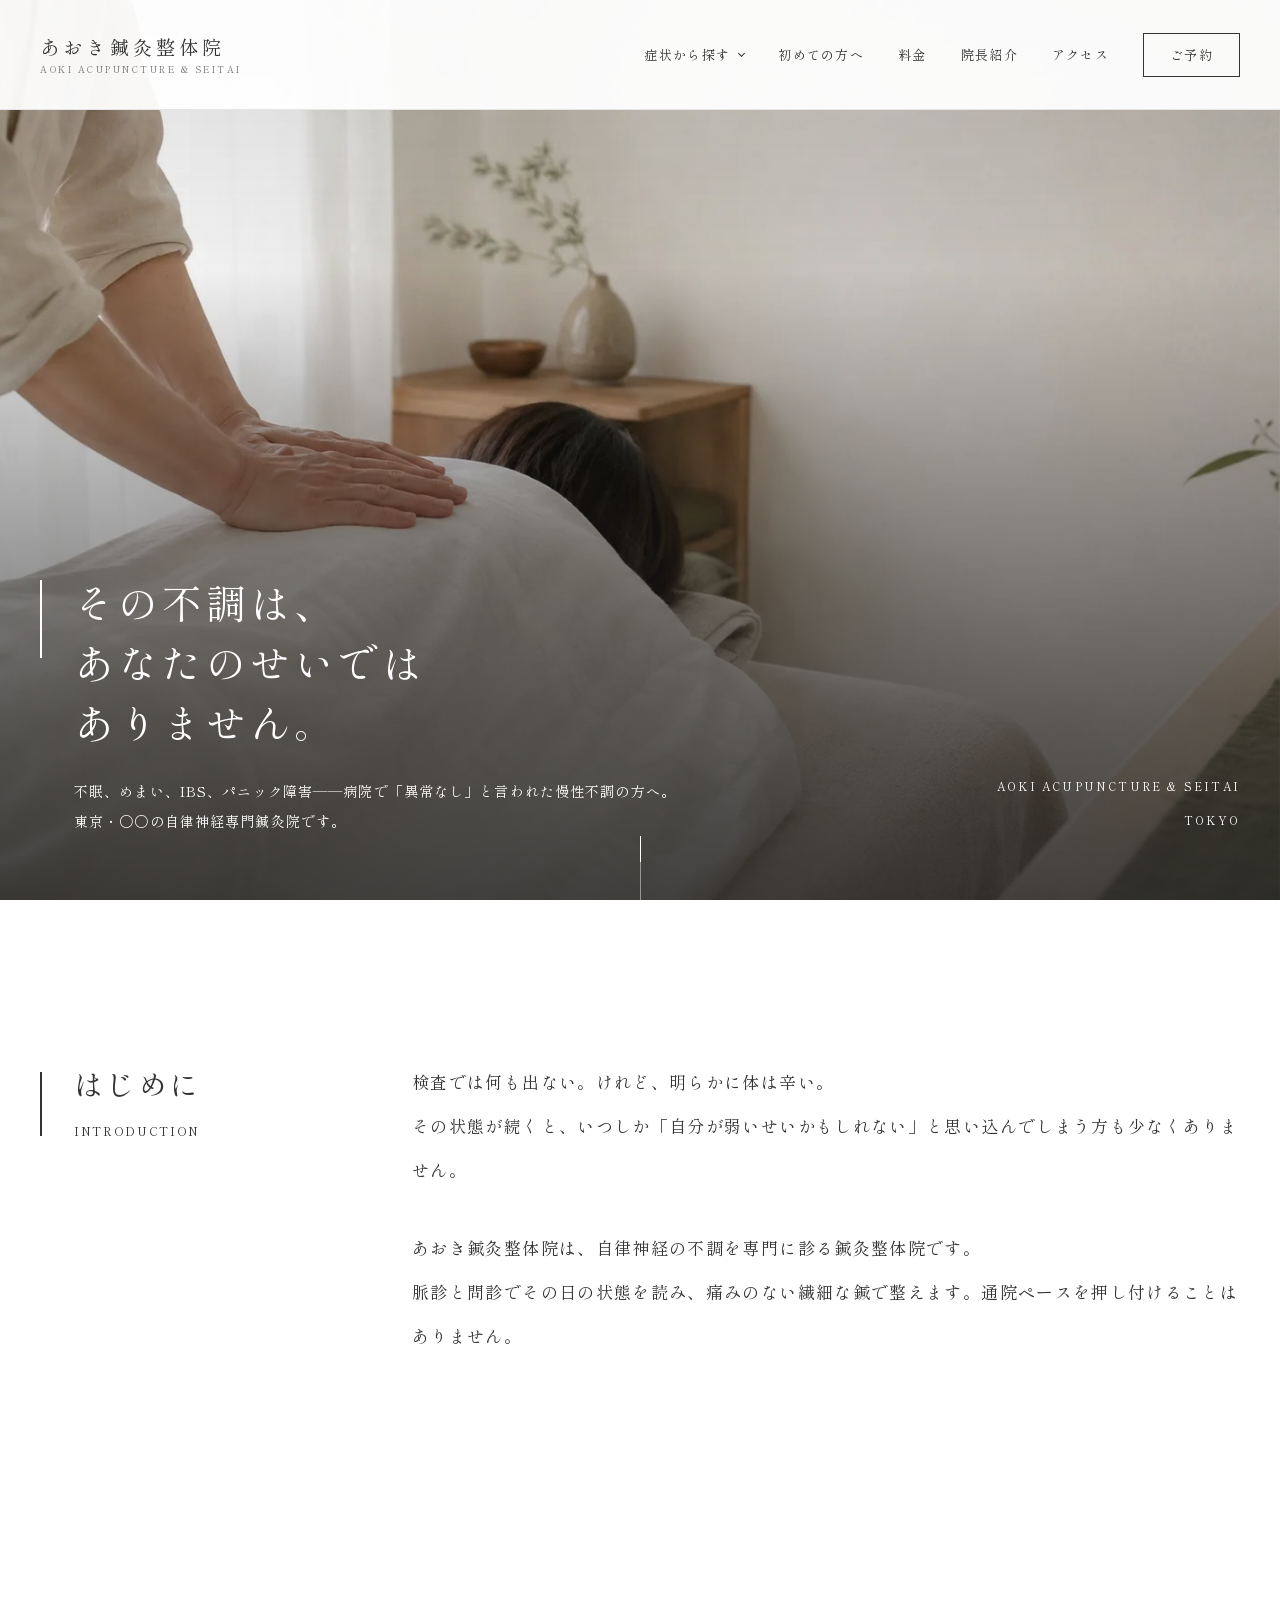
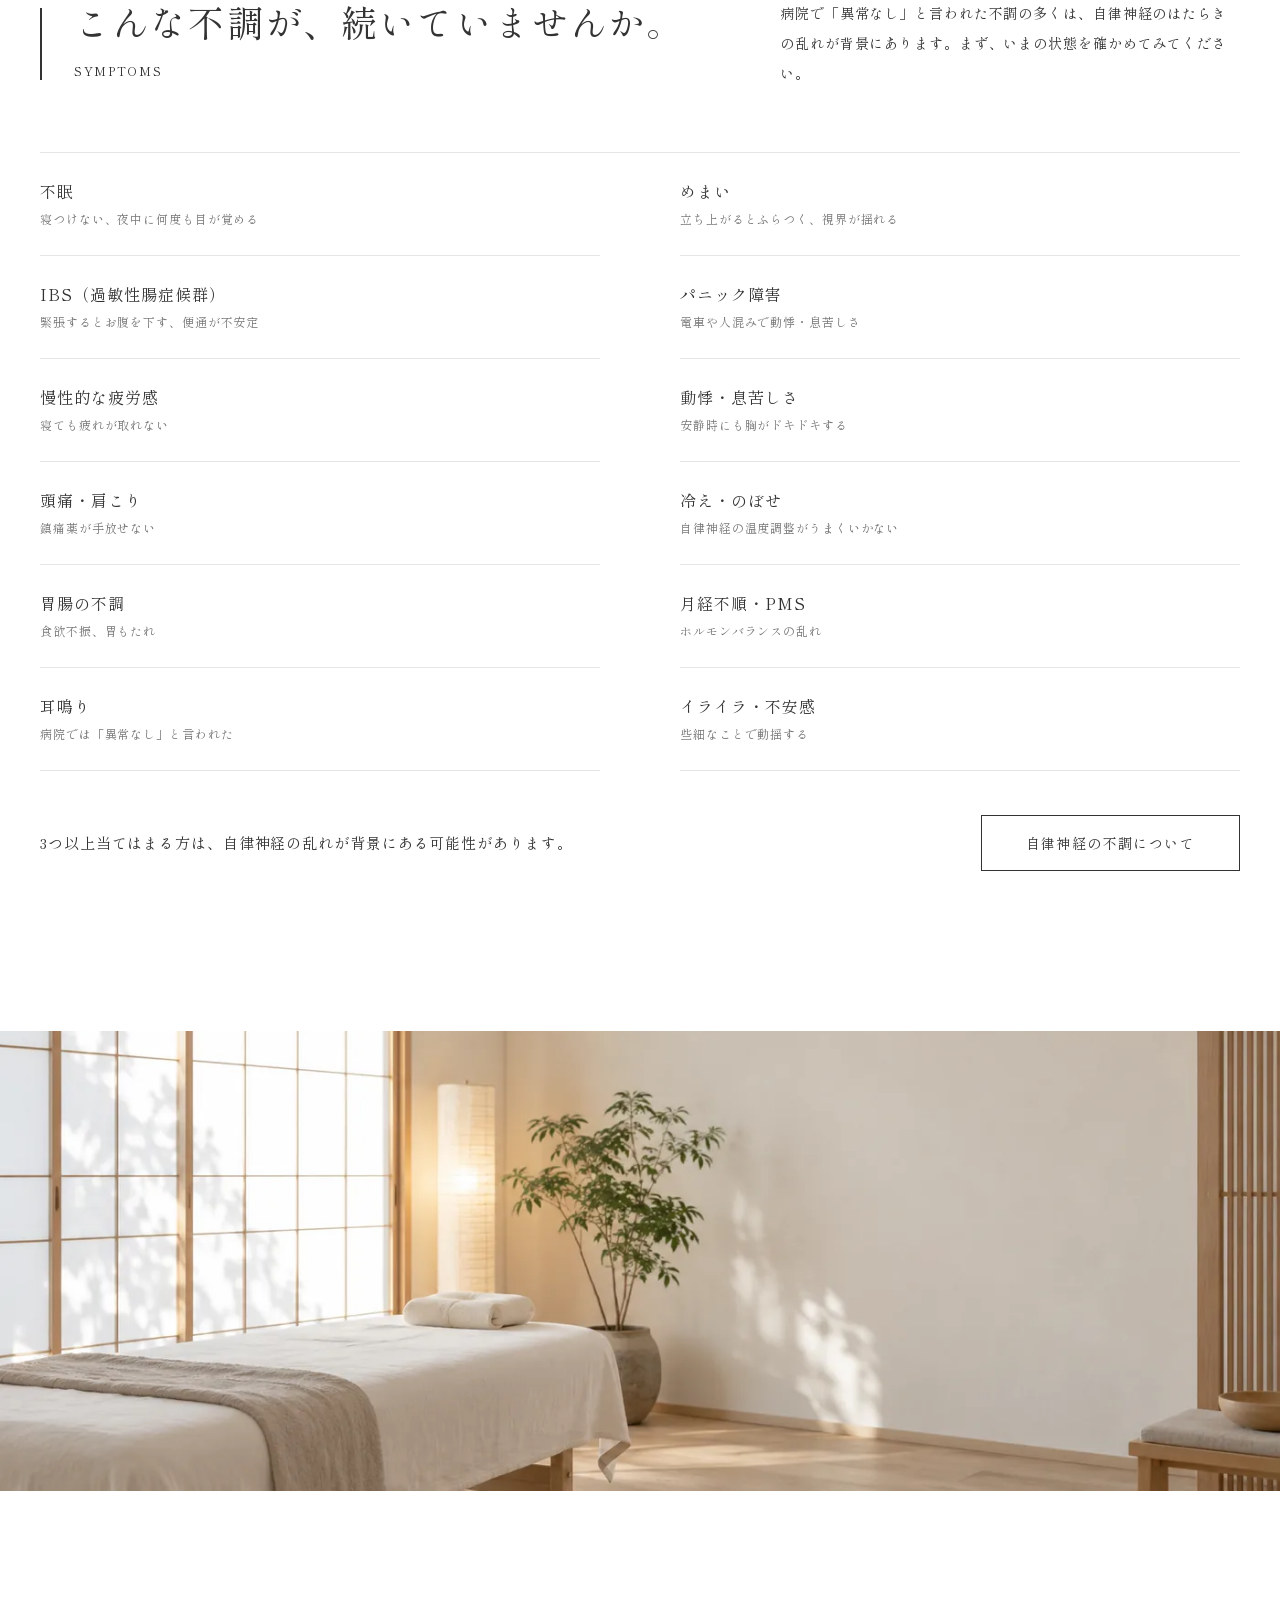
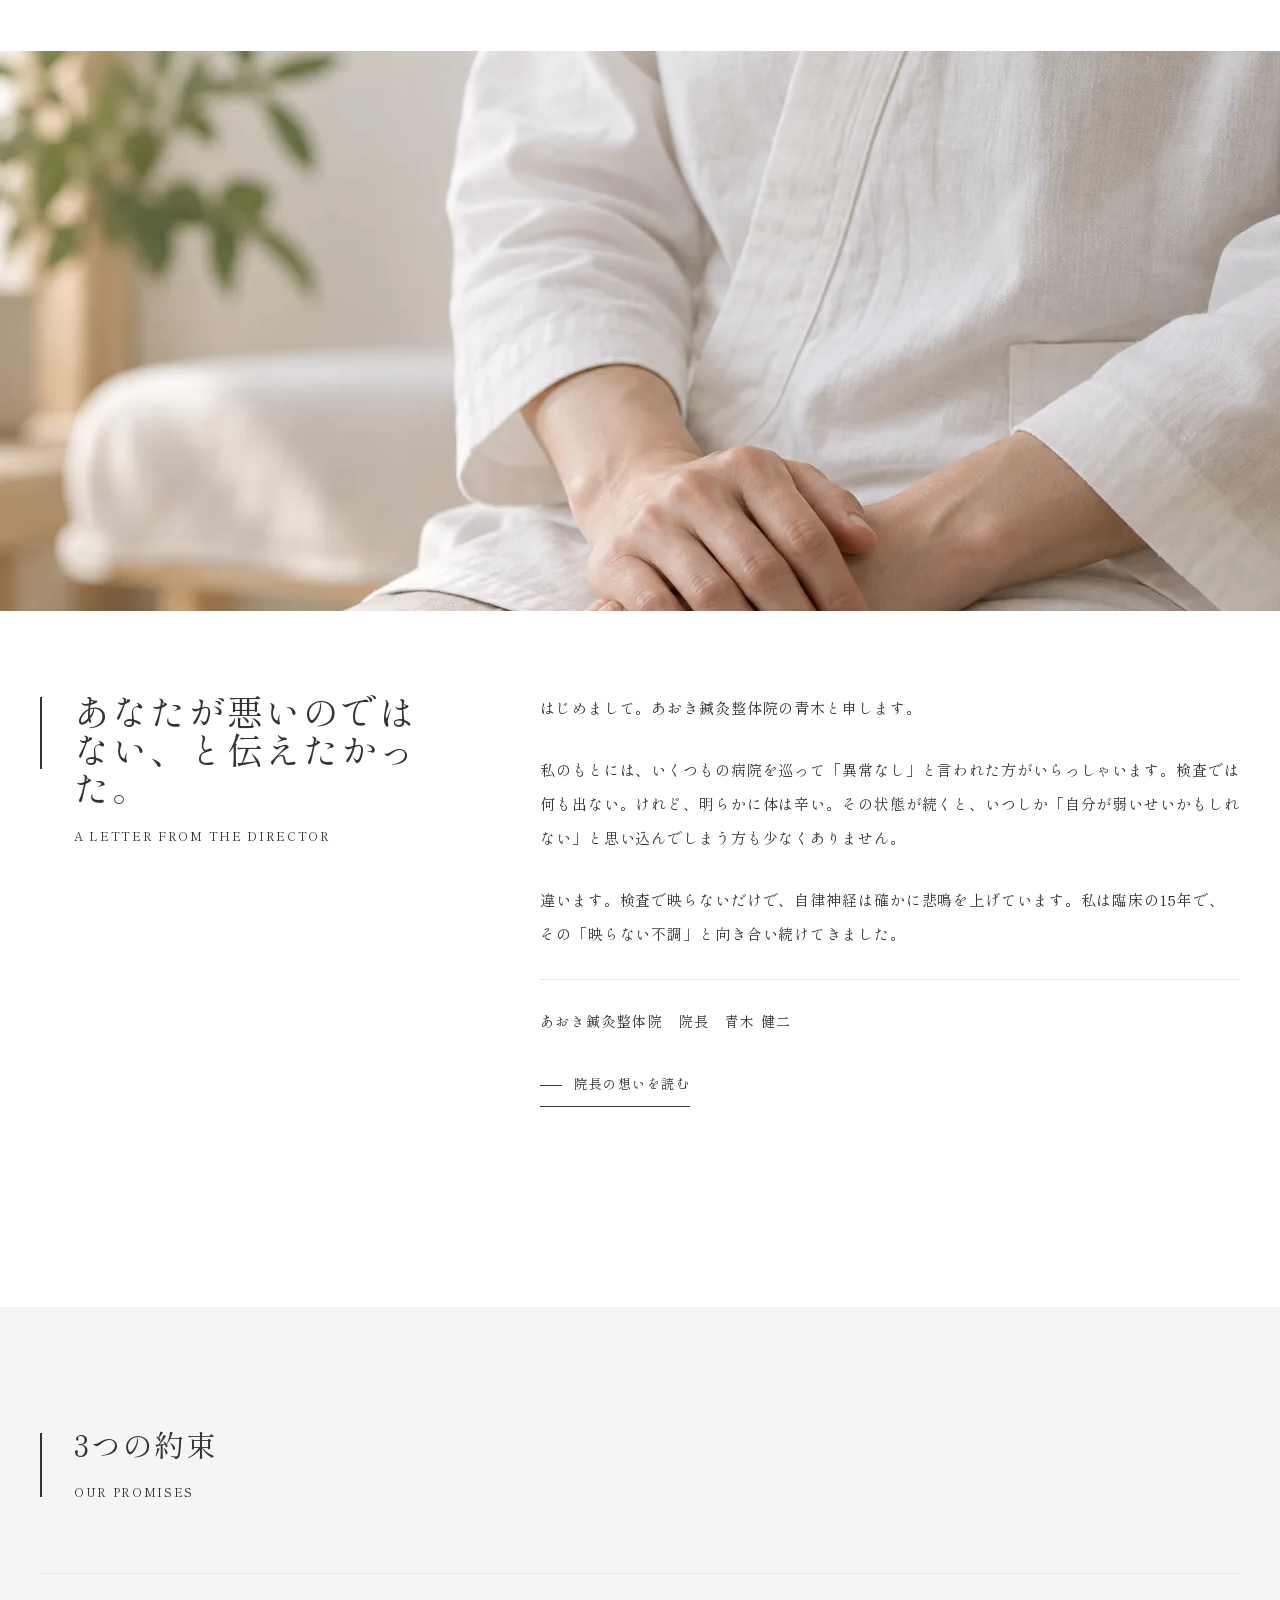
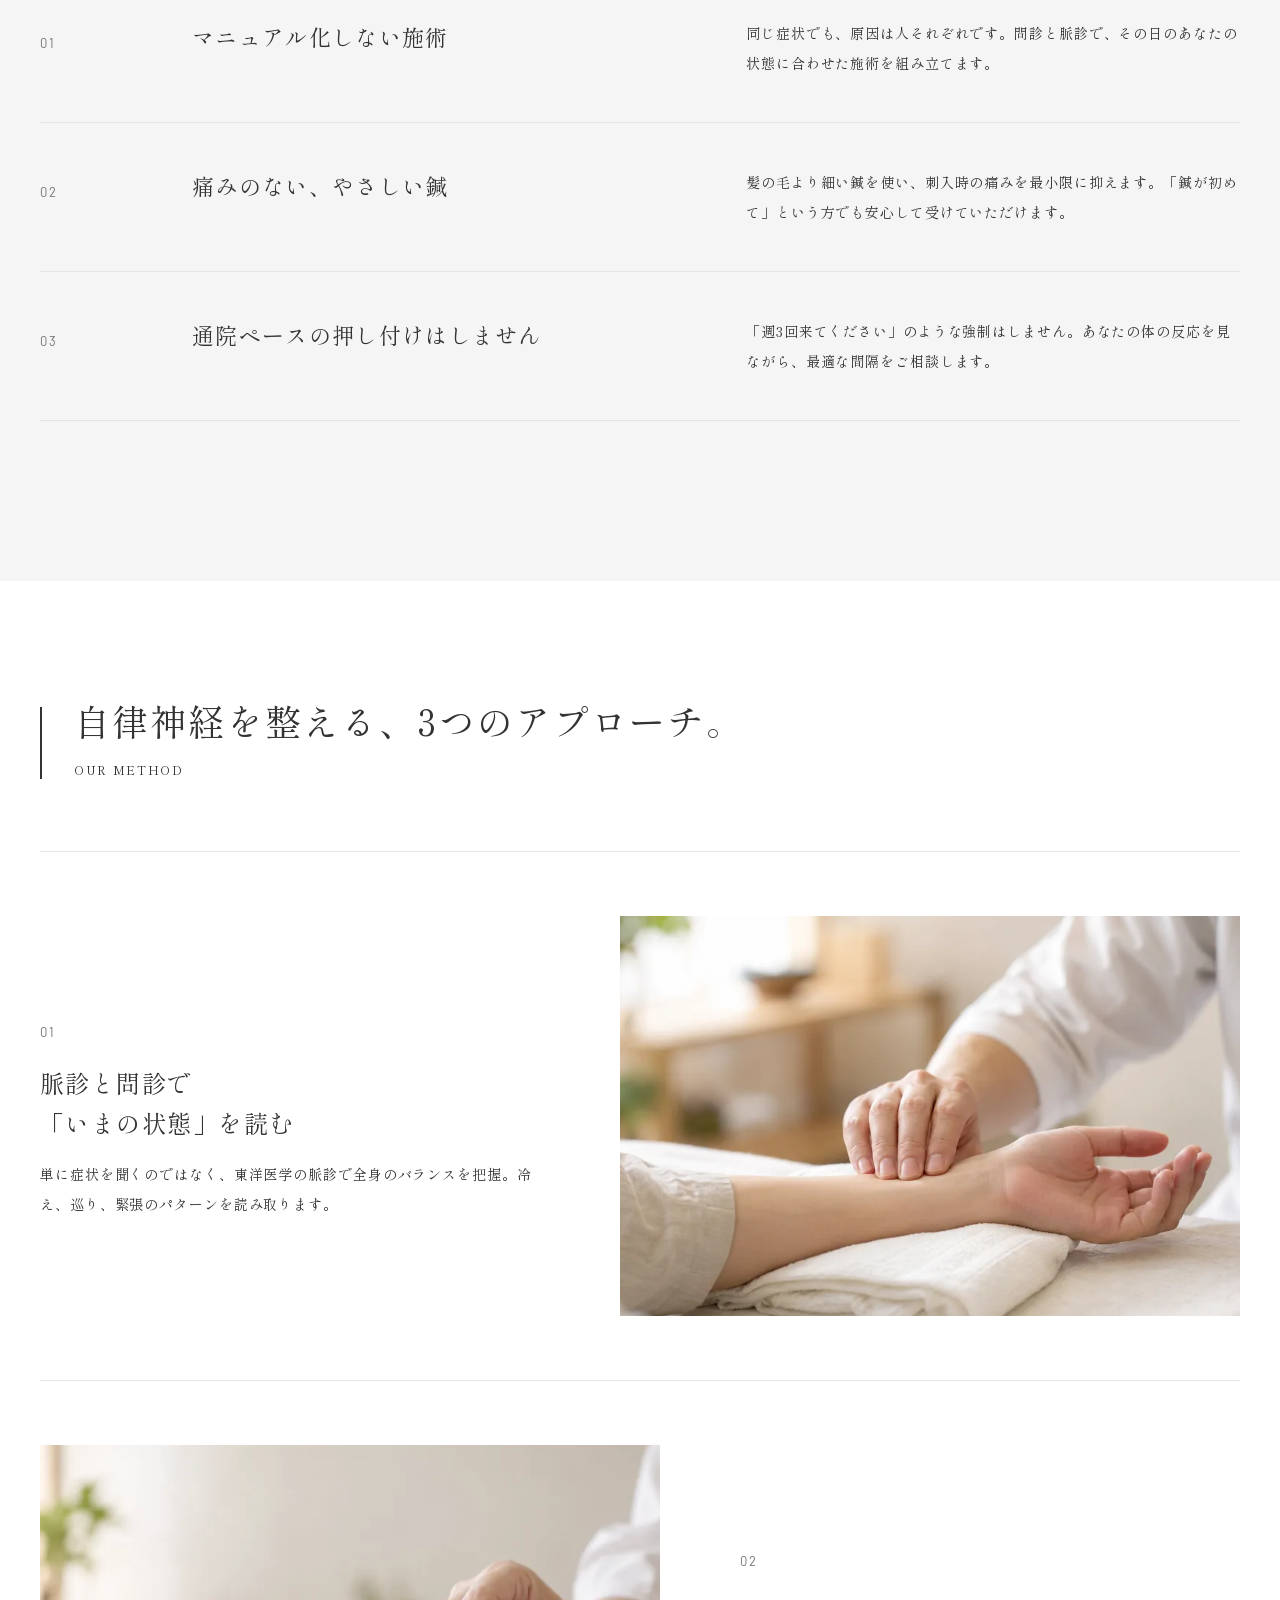
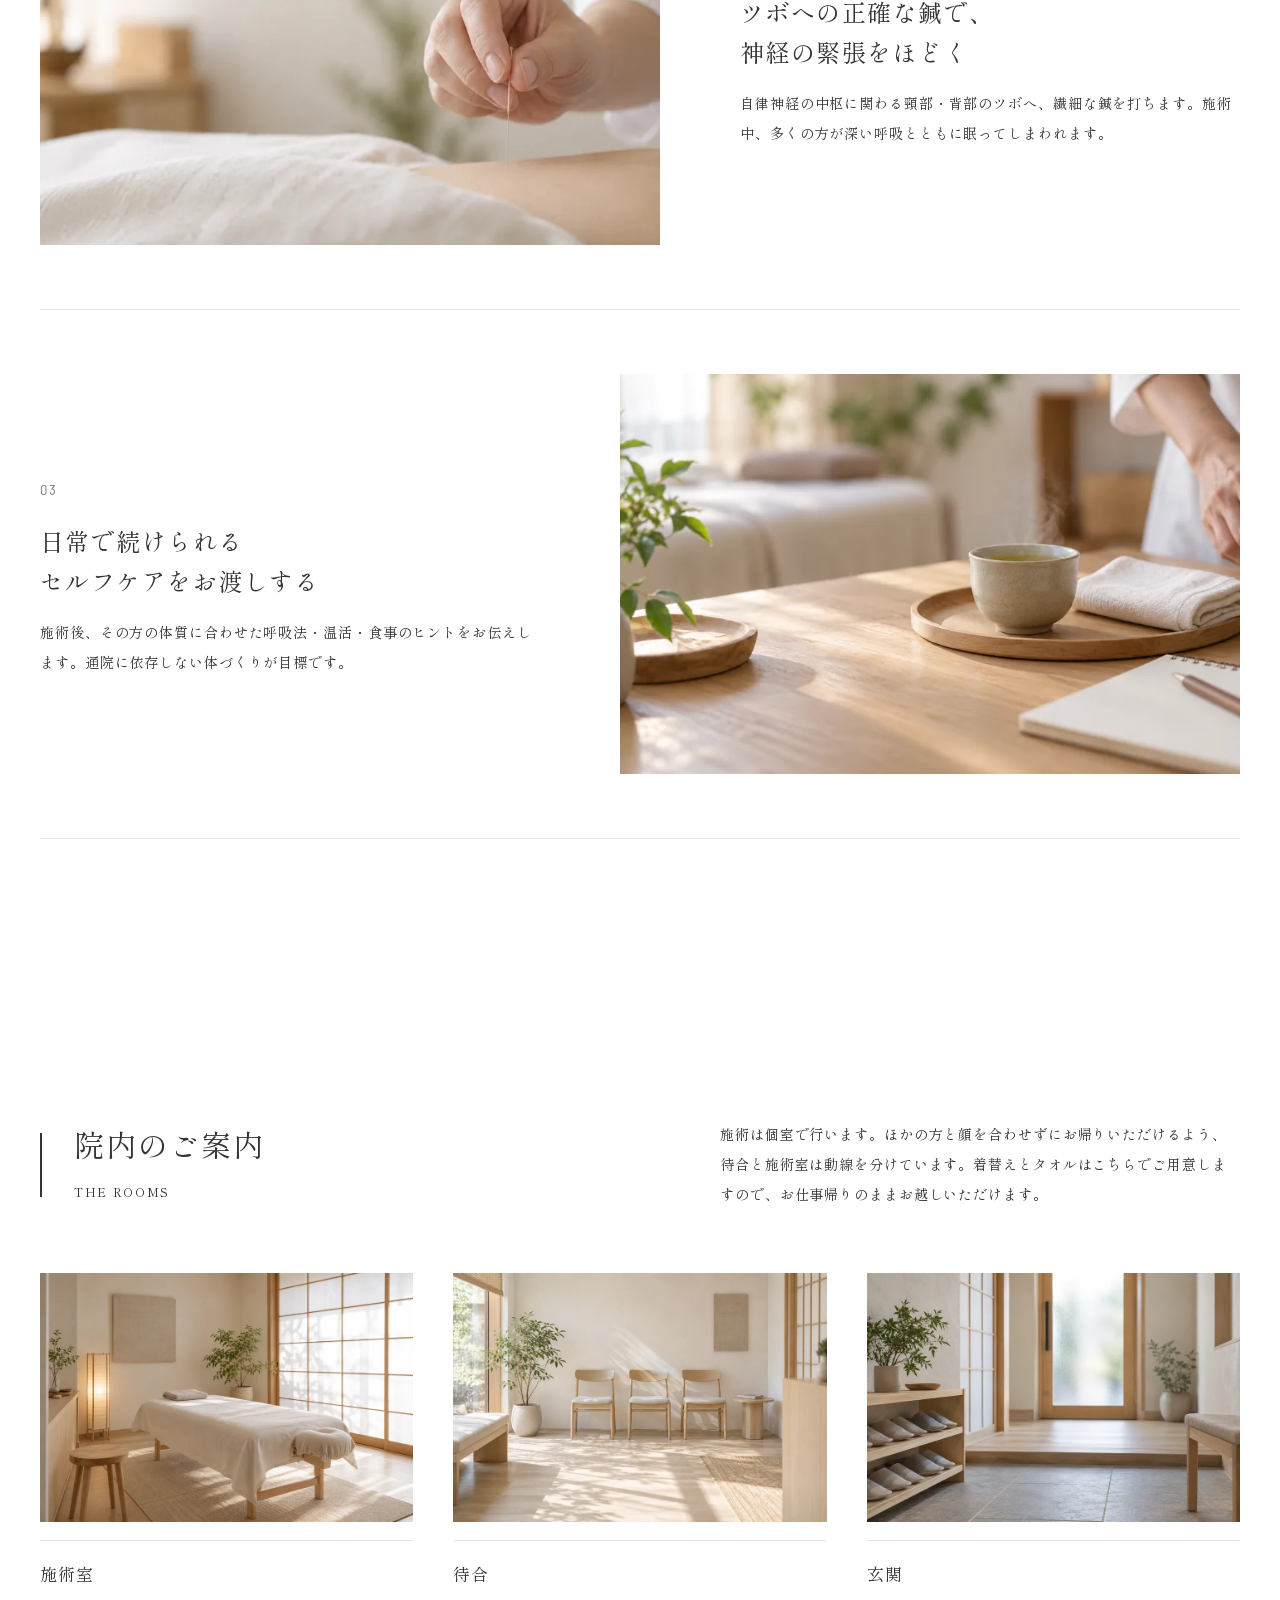
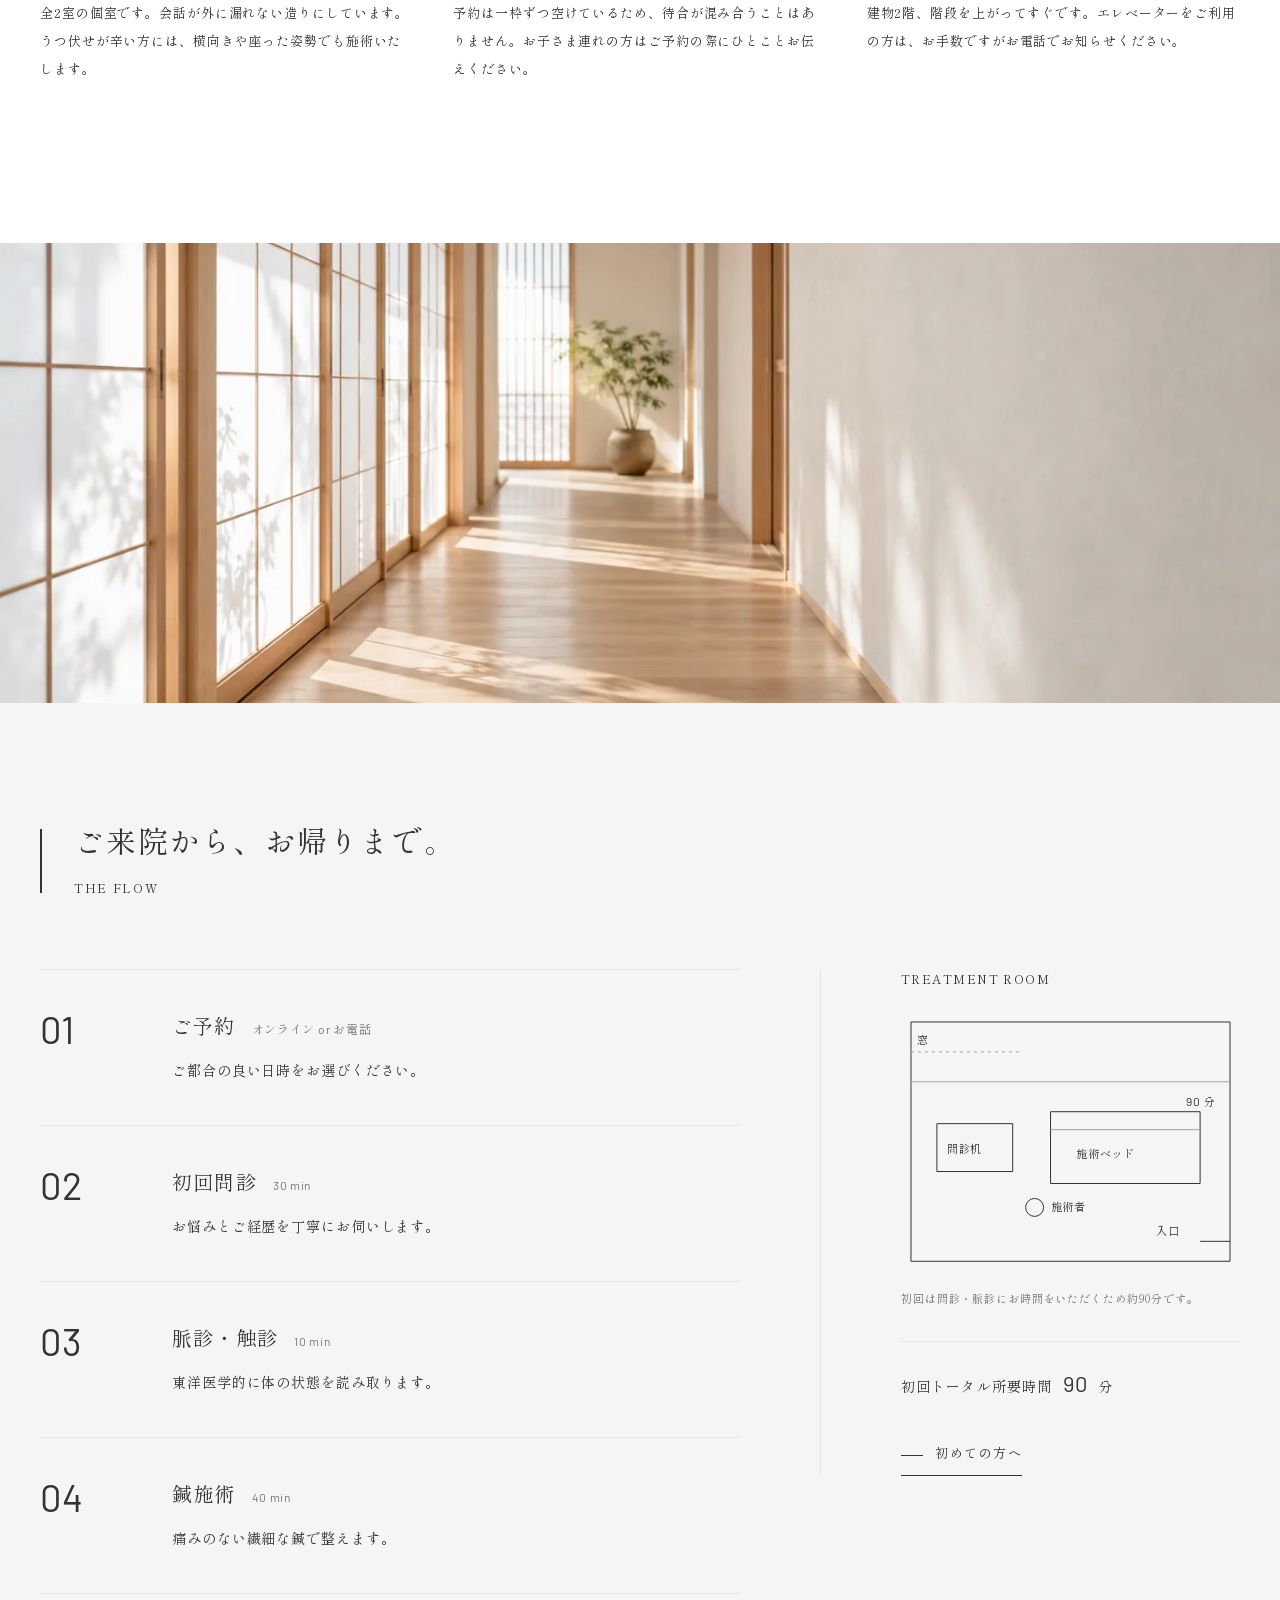
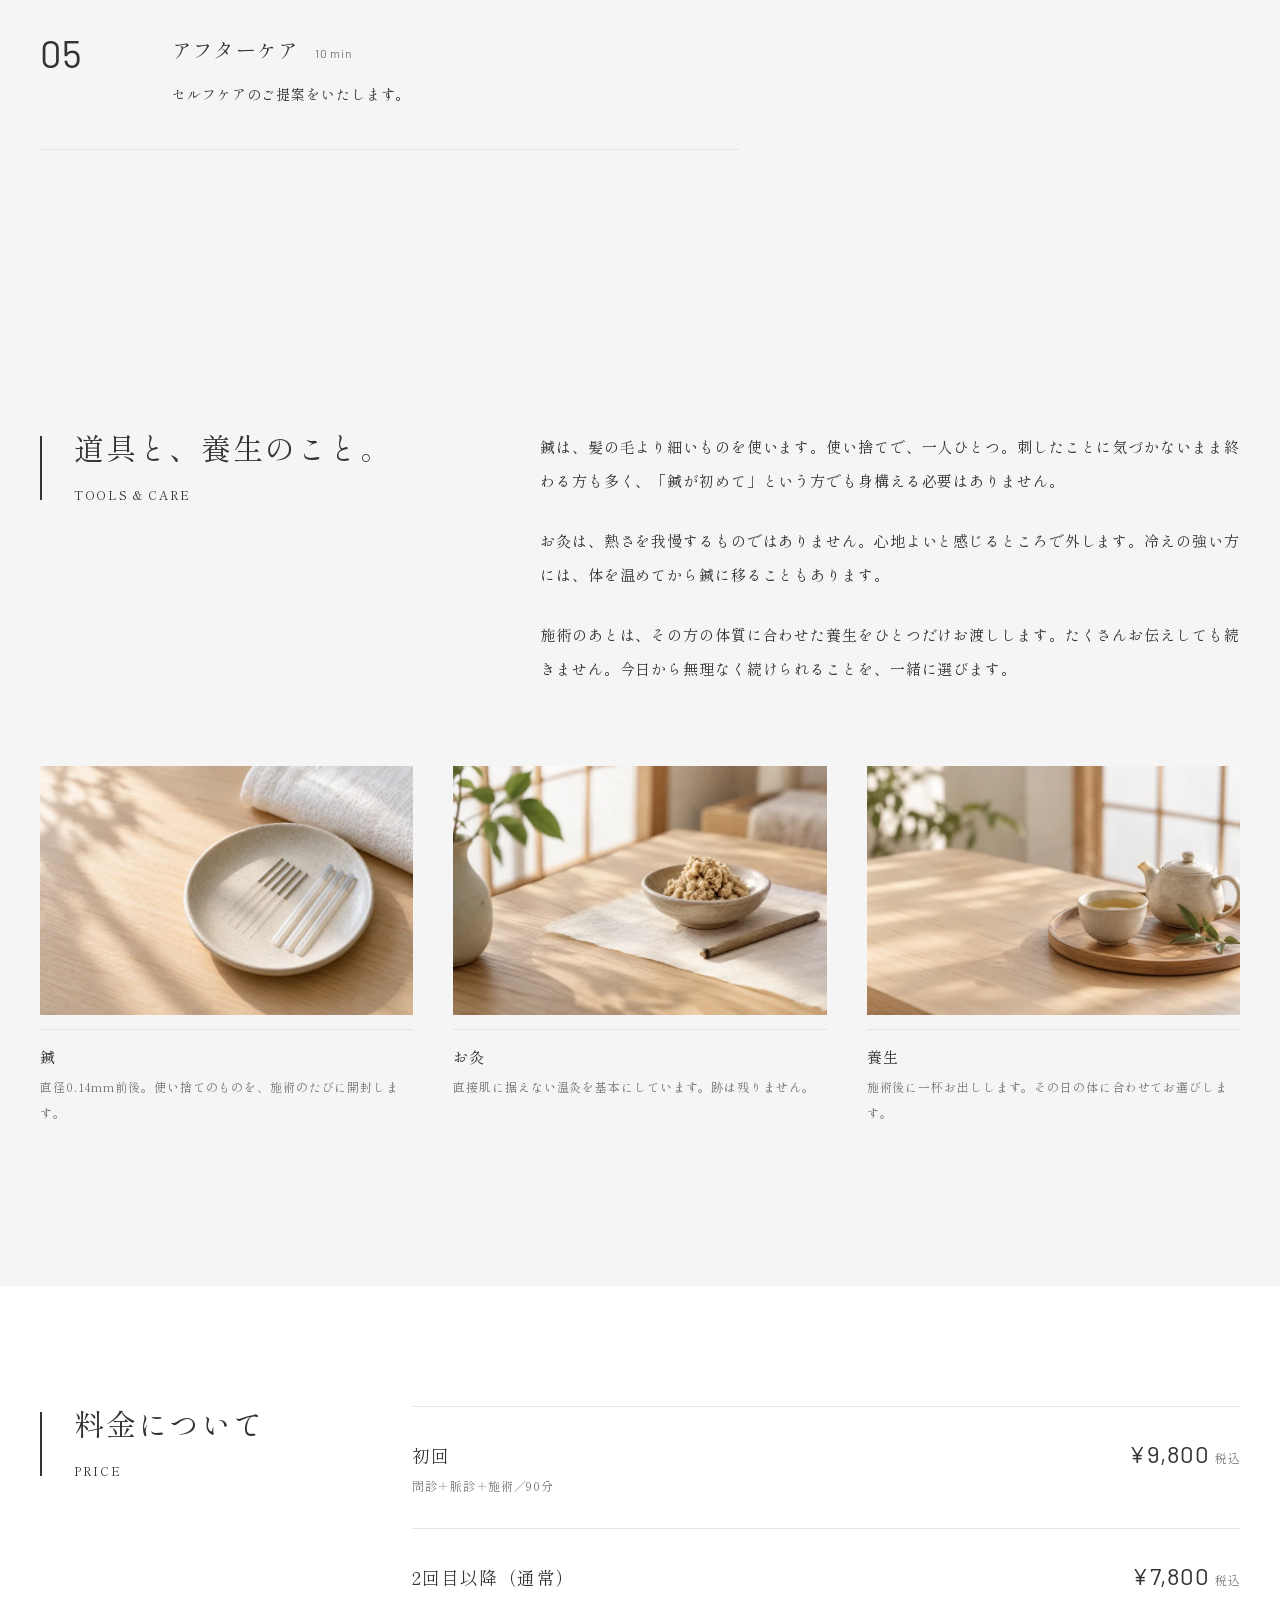
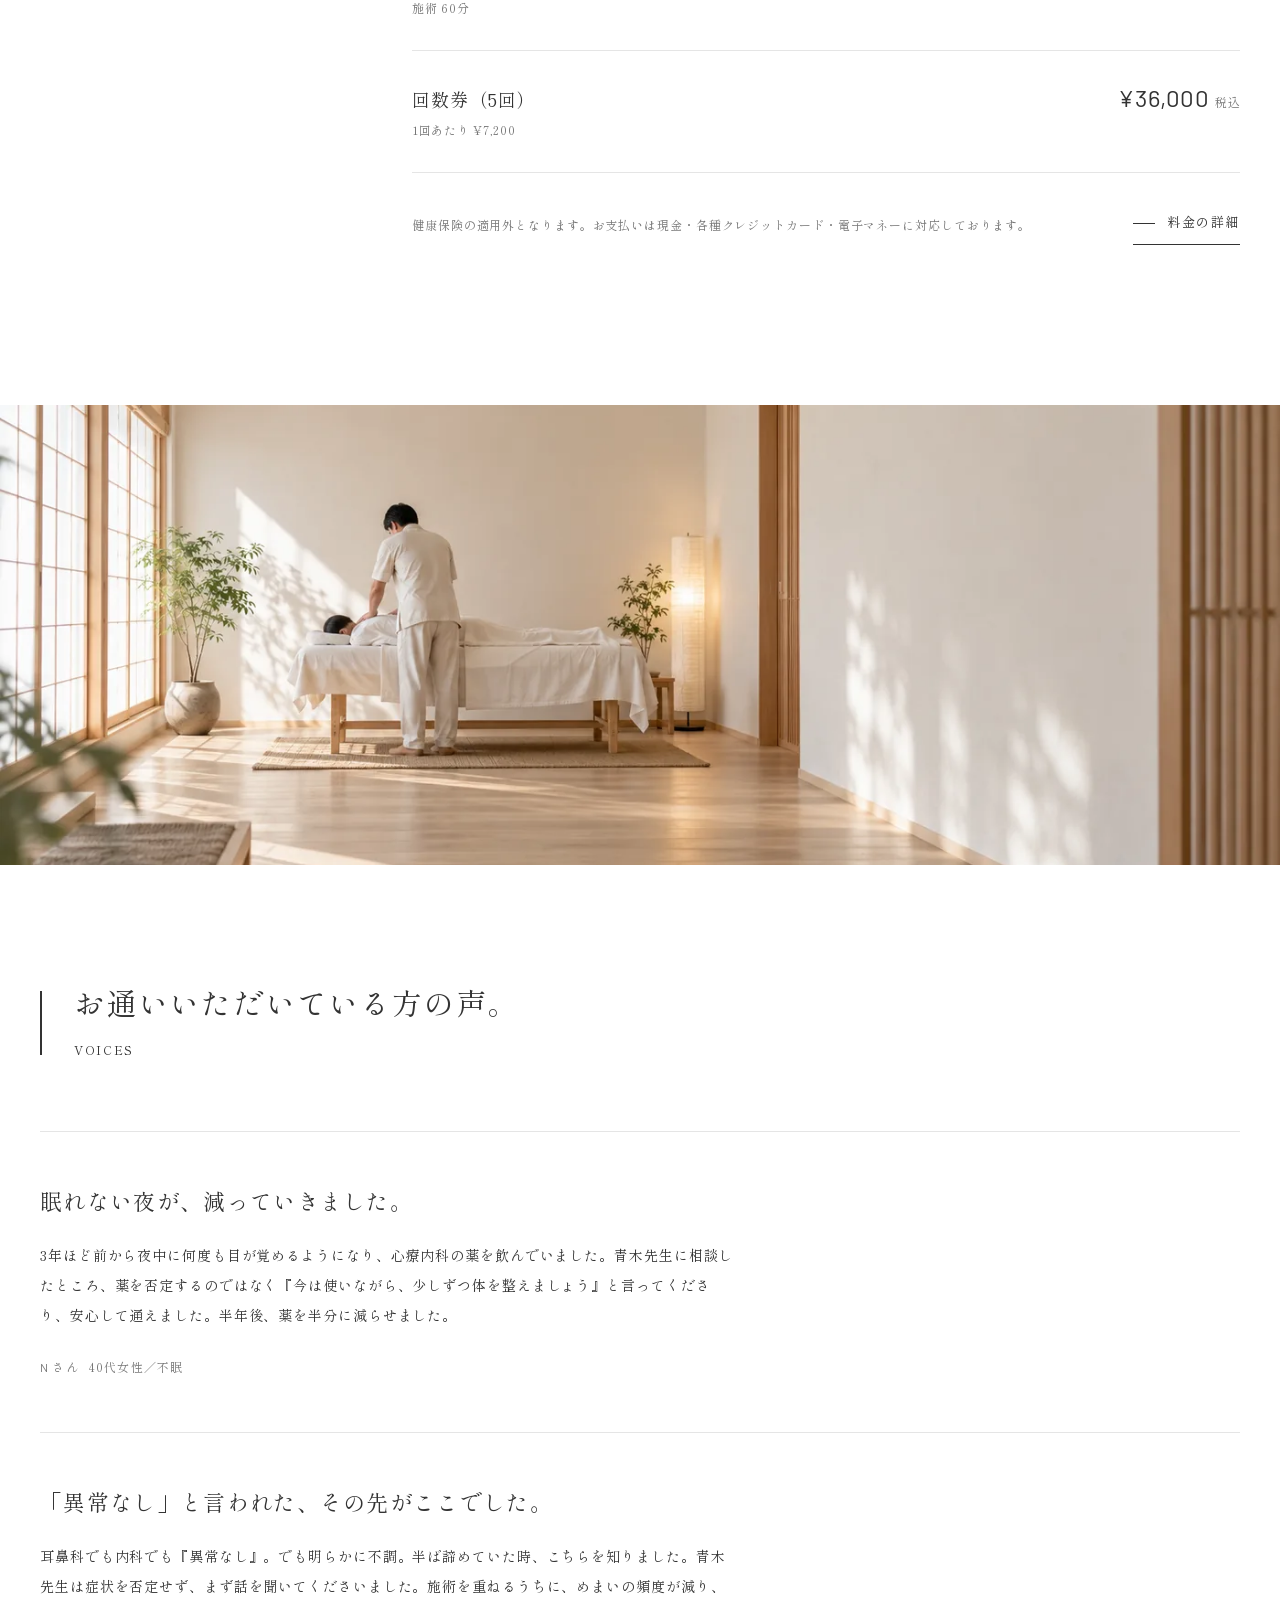
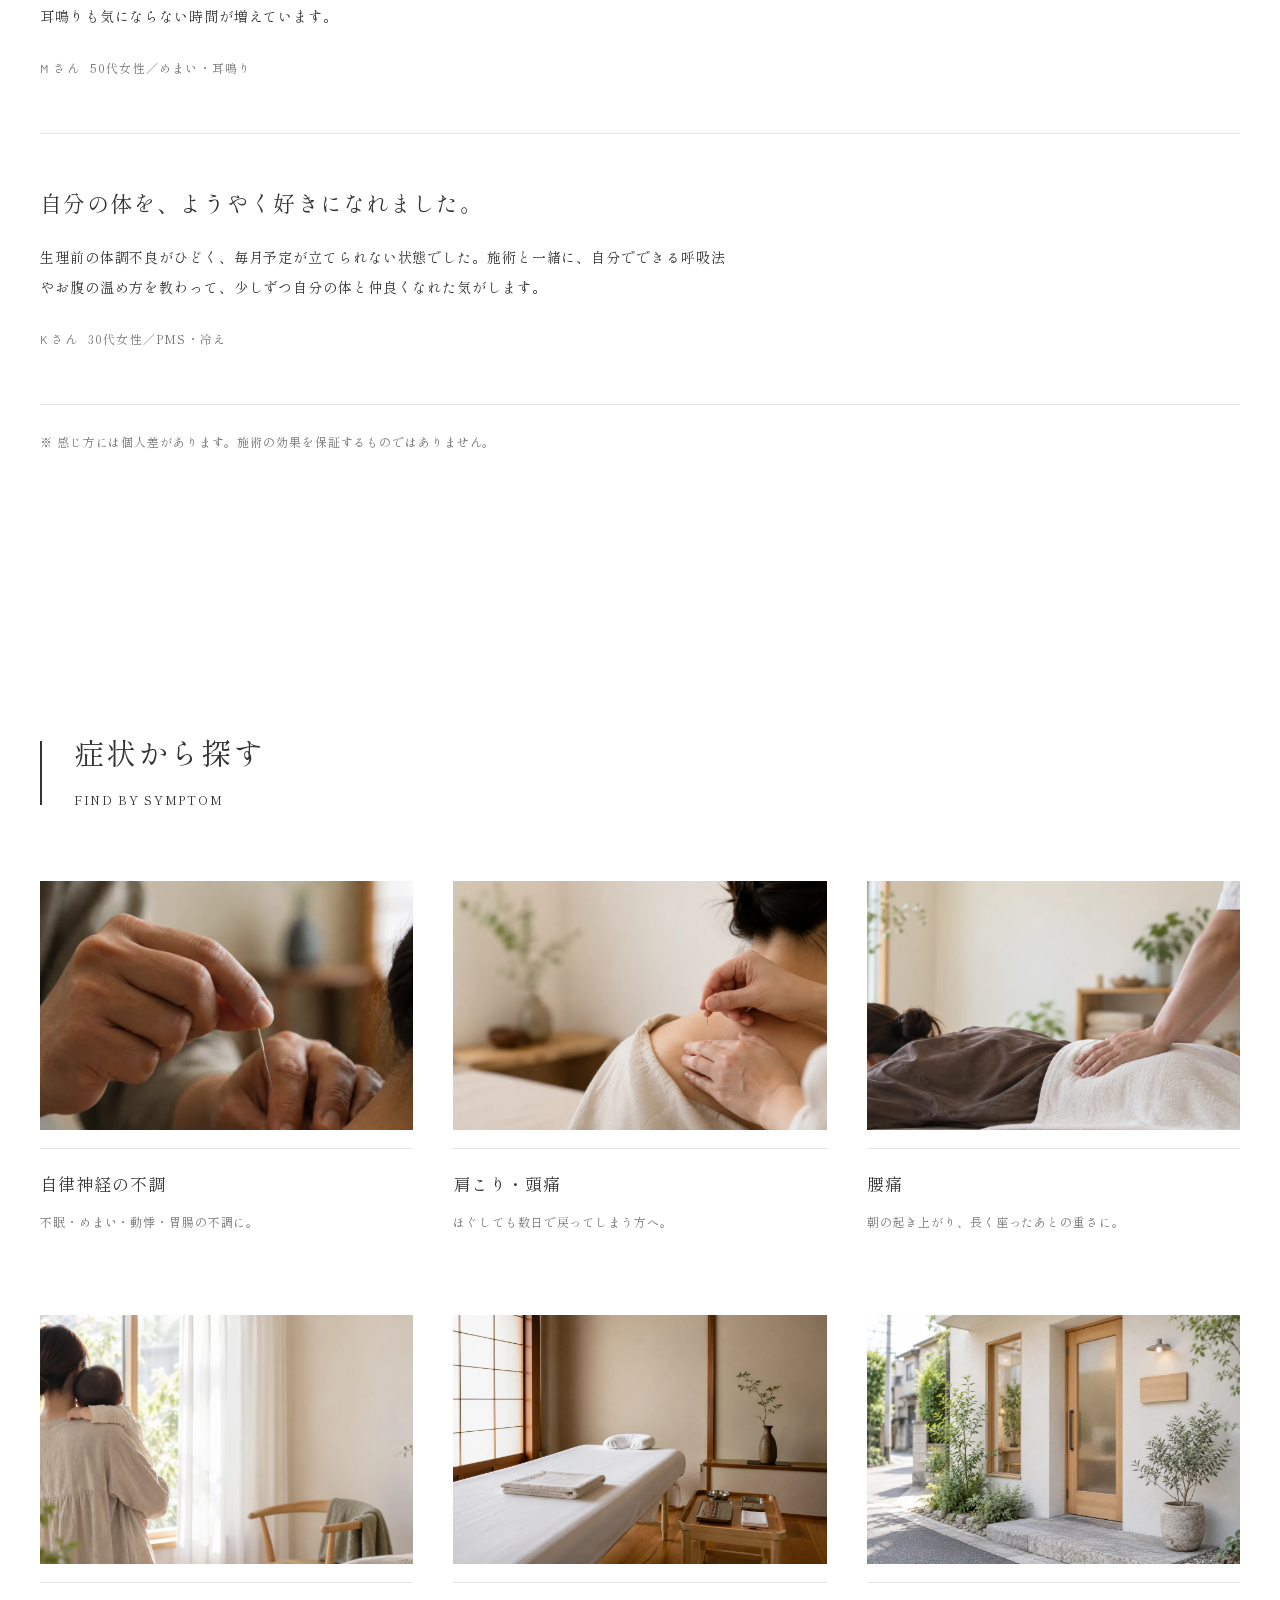
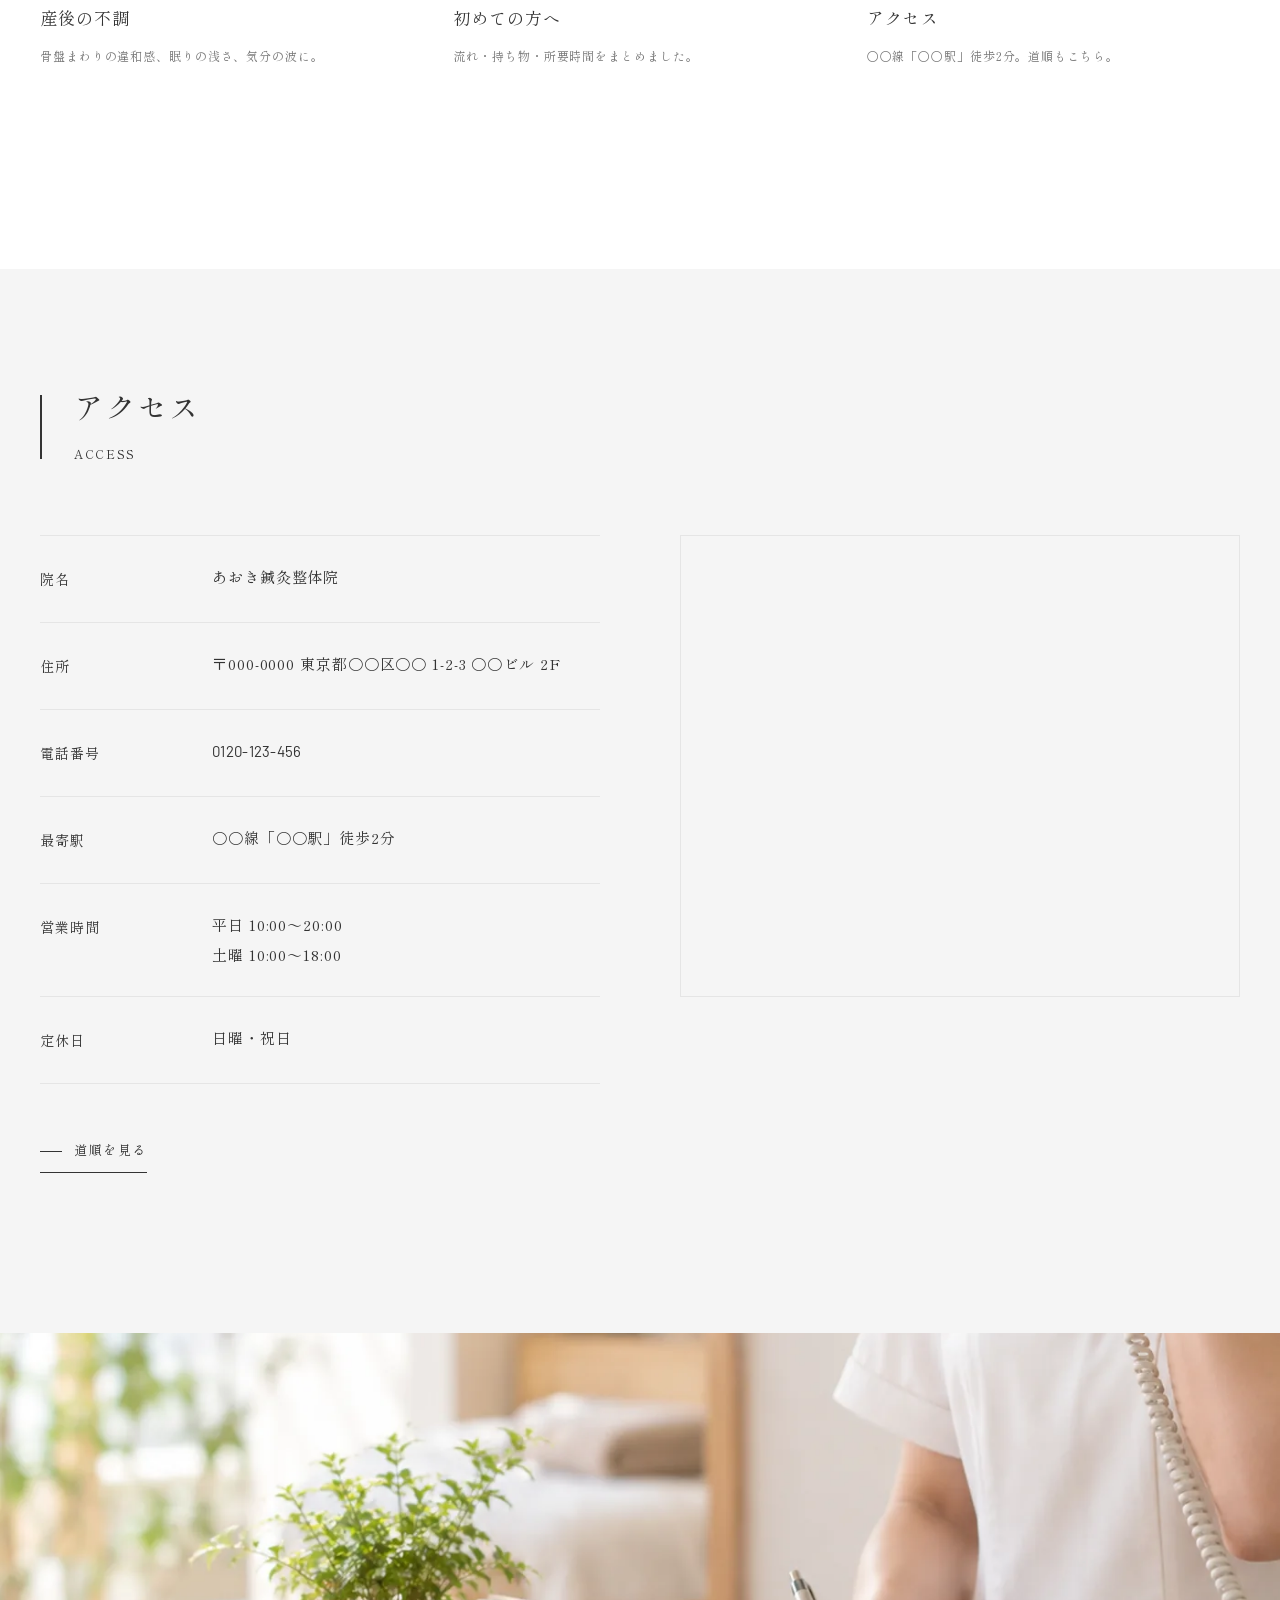
==== index.html @ 011b3045 "あおき鍼灸整体院（架空）— 治療院サイト 12ページ アンカー＝guntû の実測踏襲。1px罫と余白と級数だけで組み、 アクセント色・カード・角丸・影を持たない構成。 症状別4ページ／初診ハブ／帳面" ====
<!DOCTYPE html>
<html lang="ja">
<head>
<meta charset="UTF-8">
<meta name="viewport" content="width=device-width, initial-scale=1, viewport-fit=cover">
<title>あおき鍼灸整体院｜東京・○○の自律神経専門鍼灸整体院</title>
<meta name="description" content="不眠、めまい、IBS、パニック障害——病院で「異常なし」と言われた慢性不調の方へ。東京・○○の自律神経専門鍼灸院「あおき鍼灸整体院」。脈診と問診で、いまの状態を読み、痛みのないやさしい鍼で整えます。">
<meta name="theme-color" content="#2f2f33">
<link rel="canonical" href="https://sumiyakastudio.github.io/aoki-seitai/">
<meta property="og:site_name" content="あおき鍼灸整体院">
<meta property="og:type" content="website">
<meta property="og:title" content="あおき鍼灸整体院｜東京・○○の自律神経専門鍼灸整体院">
<meta property="og:description" content="病院で「異常なし」と言われた慢性不調の方へ。脈診と問診で、いまの状態を読み、痛みのないやさしい鍼で整えます。">
<meta property="og:url" content="https://sumiyakastudio.github.io/aoki-seitai/">
<meta property="og:image" content="https://sumiyakastudio.github.io/aoki-seitai/img/ogp.jpg">
<meta name="twitter:card" content="summary_large_image">
<link rel="icon" href="./img/favicon.svg" type="image/svg+xml">
<link rel="apple-touch-icon" href="./img/apple-touch-icon.png">
<link rel="preconnect" href="https://fonts.googleapis.com">
<link rel="preconnect" href="https://fonts.gstatic.com" crossorigin>
<link href="https://fonts.googleapis.com/css2?family=Shippori+Mincho:wght@400;500&family=Noto+Serif+JP:wght@400&family=Barlow:wght@400;500&display=swap" rel="stylesheet">
<link rel="stylesheet" href="./css/base.css">
<link rel="stylesheet" href="./css/page-top.css">
<!-- 計測タグ（GA4/GTM）は受注後に有効化。ここに挿入する。 -->
<script type="application/ld+json">
{"@context":"https://schema.org","@type":"LocalBusiness","name":"あおき鍼灸整体院","alternateName":"AOKI ACUPUNCTURE & SEITAI","url":"https://sumiyakastudio.github.io/aoki-seitai/","telephone":"0120-123-456","address":{"@type":"PostalAddress","postalCode":"000-0000","addressRegion":"東京都","addressLocality":"○○区","streetAddress":"○○ 1-2-3 ○○ビル 2F","addressCountry":"JP"},"openingHoursSpecification":[{"@type":"OpeningHoursSpecification","dayOfWeek":["Monday","Tuesday","Wednesday","Thursday","Friday"],"opens":"10:00","closes":"20:00"},{"@type":"OpeningHoursSpecification","dayOfWeek":"Saturday","opens":"10:00","closes":"18:00"}],"image":"https://sumiyakastudio.github.io/aoki-seitai/img/ogp.jpg","priceRange":"¥7,800〜¥9,800"}
</script>
</head>
<body>

<a class="u-skip" href="#main">本文へ移動</a>

<header class="l-header" id="header">
  <div class="l-header__inner">
    <a class="l-logo" href="./" aria-label="あおき鍼灸整体院 トップページ">
      <span class="l-logo__ja">あおき鍼灸整体院</span>
      <span class="l-logo__en">AOKI ACUPUNCTURE &amp; SEITAI</span>
    </a>
    <nav class="l-nav" aria-label="グローバルナビゲーション">
      <ul class="l-nav__list">
        <li class="l-nav__item has-sub">
          <button type="button" aria-expanded="false" aria-controls="nav-sub-symptoms">症状から探す</button>
          <ul class="l-nav__sub" id="nav-sub-symptoms">
            <li><a href="./symptoms/autonomic/">自律神経の不調</a></li>
            <li><a href="./symptoms/neck-shoulder/">肩こり・頭痛</a></li>
            <li><a href="./symptoms/lower-back/">腰痛</a></li>
            <li><a href="./symptoms/postpartum/">産後の不調</a></li>
          </ul>
        </li>
        <li class="l-nav__item"><a href="./first-visit/">初めての方へ</a></li>
        <li class="l-nav__item"><a href="./price/">料金</a></li>
        <li class="l-nav__item"><a href="./director/">院長紹介</a></li>
        <li class="l-nav__item"><a href="./access/">アクセス</a></li>
      </ul>
    </nav>
    <a class="l-header__cta" href="./contact/">ご予約</a>
    <button class="l-menu-btn" type="button" aria-expanded="false" aria-controls="menu" aria-label="メニューを開閉"><span></span><span></span></button>
  </div>
</header>

<div class="l-menu" id="menu" aria-hidden="true">
  <ul class="l-menu__list">
    <li><span>症状から探す</span>
      <ul class="l-menu__sub">
        <li><a href="./symptoms/autonomic/">自律神経の不調</a></li>
        <li><a href="./symptoms/neck-shoulder/">肩こり・頭痛</a></li>
        <li><a href="./symptoms/lower-back/">腰痛</a></li>
        <li><a href="./symptoms/postpartum/">産後の不調</a></li>
      </ul>
    </li>
    <li><a href="./first-visit/">初めての方へ</a></li>
    <li><a href="./price/">料金</a></li>
    <li><a href="./director/">院長紹介</a></li>
    <li><a href="./access/">アクセス</a></li>
    <li><a href="./contact/">ご予約・お問い合わせ</a></li>
  </ul>
  <div class="l-menu__foot">
    <a class="c-num" href="tel:0120123456" style="font-size:30px;letter-spacing:.02em;">0120-123-456</a>
    <p class="c-note">平日 10:00〜20:00／土曜 10:00〜18:00（日曜・祝日休）</p>
  </div>
</div>

<main id="main">

  <!-- ===== ヒーロー ===== -->
  <section class="p-hero" aria-label="メインビジュアル">
    <div class="p-hero__visual">
      <img src="./img/hero-top.webp" alt="施術室で患者の背中に静かに手を当てる施術者" width="1600" height="1000" fetchpriority="high" decoding="async">
      <span class="p-hero__scrim" aria-hidden="true"></span>
    </div>
    <div class="p-hero__copy">
      <h1 class="p-hero__title">その不調は、<br>あなたのせいでは<br>ありません。</h1>
      <p class="p-hero__sub">不眠、めまい、IBS、パニック障害——病院で「異常なし」と言われた慢性不調の方へ。<br class="br-pc">東京・○○の自律神経専門鍼灸院です。</p>
    </div>
    <div class="p-hero__side"><span class="c-en">Aoki Acupuncture &amp; Seitai<br>Tokyo</span></div>
    <span class="p-hero__scroll" aria-hidden="true"></span>
  </section>

  <!-- ===== 導入 ===== -->
  <section class="l-section p-intro" aria-labelledby="intro-t">
    <div class="l-container">
      <div class="p-intro__grid">
        <div class="p-intro__label" data-reveal>
          <h2 class="c-title" id="intro-t"><span class="c-title__ja">はじめに</span><span class="c-title__en">Introduction</span></h2>
        </div>
        <div class="p-intro__body" data-reveal>
          <p>検査では何も出ない。けれど、明らかに体は辛い。<br class="br-pc">その状態が続くと、いつしか「自分が弱いせいかもしれない」と思い込んでしまう方も少なくありません。</p>
          <p>あおき鍼灸整体院は、自律神経の不調を専門に診る鍼灸整体院です。<br class="br-pc">脈診と問診でその日の状態を読み、痛みのない繊細な鍼で整えます。通院ペースを押し付けることはありません。</p>
        </div>
      </div>
    </div>
  </section>

  <!-- ===== 症状 ===== -->
  <section class="l-section p-symptoms" id="symptoms" aria-labelledby="sym-t">
    <div class="l-container">
      <div class="p-symptoms__head">
        <h2 class="c-title c-title--lg" id="sym-t" data-reveal><span class="c-title__ja">こんな不調が、<br class="br-sp">続いていませんか。</span><span class="c-title__en">Symptoms</span></h2>
        <p class="c-lead" data-reveal>病院で「異常なし」と言われた不調の多くは、自律神経のはたらきの乱れが背景にあります。まず、いまの状態を確かめてみてください。</p>
      </div>
      <ul class="c-check" data-stagger>
        <li class="c-check__item"><p class="c-check__name">不眠</p><p class="c-check__note">寝つけない、夜中に何度も目が覚める</p></li>
        <li class="c-check__item"><p class="c-check__name">めまい</p><p class="c-check__note">立ち上がるとふらつく、視界が揺れる</p></li>
        <li class="c-check__item"><p class="c-check__name">IBS（過敏性腸症候群）</p><p class="c-check__note">緊張するとお腹を下す、便通が不安定</p></li>
        <li class="c-check__item"><p class="c-check__name">パニック障害</p><p class="c-check__note">電車や人混みで動悸・息苦しさ</p></li>
        <li class="c-check__item"><p class="c-check__name">慢性的な疲労感</p><p class="c-check__note">寝ても疲れが取れない</p></li>
        <li class="c-check__item"><p class="c-check__name">動悸・息苦しさ</p><p class="c-check__note">安静時にも胸がドキドキする</p></li>
        <li class="c-check__item"><p class="c-check__name">頭痛・肩こり</p><p class="c-check__note">鎮痛薬が手放せない</p></li>
        <li class="c-check__item"><p class="c-check__name">冷え・のぼせ</p><p class="c-check__note">自律神経の温度調整がうまくいかない</p></li>
        <li class="c-check__item"><p class="c-check__name">胃腸の不調</p><p class="c-check__note">食欲不振、胃もたれ</p></li>
        <li class="c-check__item"><p class="c-check__name">月経不順・PMS</p><p class="c-check__note">ホルモンバランスの乱れ</p></li>
        <li class="c-check__item"><p class="c-check__name">耳鳴り</p><p class="c-check__note">病院では「異常なし」と言われた</p></li>
        <li class="c-check__item"><p class="c-check__name">イライラ・不安感</p><p class="c-check__note">些細なことで動揺する</p></li>
      </ul>
      <div class="p-symptoms__foot" data-reveal>
        <p>3つ以上当てはまる方は、自律神経の乱れが背景にある可能性があります。</p>
        <a class="c-btn" href="./symptoms/autonomic/">自律神経の不調について</a>
      </div>
    </div>
  </section>


  <!-- ===== 全幅バンド ===== -->
  <div class="p-band" data-reveal aria-hidden="true">
    <img src="./img/band-01.webp" alt="" width="1400" height="560" loading="lazy" decoding="async">
  </div>

  <!-- ===== 院長からの手紙 ===== -->
  <section class="l-section p-letter" aria-labelledby="letter-t">
    <div class="l-container--full p-letter__visual" data-reveal>
      <img src="./img/letter-band.webp" alt="白い上衣の膝の上で静かに重ねられた施術者の手" width="1400" height="560" loading="lazy" decoding="async">
    </div>
    <div class="l-container">
      <div class="p-letter__grid">
        <h2 class="c-title c-title--lg" id="letter-t" data-reveal><span class="c-title__ja">あなたが悪いのでは<br>ない、と伝えたかった。</span><span class="c-title__en">A Letter from the Director</span></h2>
        <div class="p-letter__body" data-reveal>
          <p>はじめまして。あおき鍼灸整体院の青木と申します。</p>
          <p>私のもとには、いくつもの病院を巡って「異常なし」と言われた方がいらっしゃいます。検査では何も出ない。けれど、明らかに体は辛い。その状態が続くと、いつしか「自分が弱いせいかもしれない」と思い込んでしまう方も少なくありません。</p>
          <p>違います。検査で映らないだけで、自律神経は確かに悲鳴を上げています。私は臨床の15年で、その「映らない不調」と向き合い続けてきました。</p>
          <p class="p-letter__sign">あおき鍼灸整体院　院長　青木 健二</p>
          <p class="u-mt-4"><a class="c-link c-link--arrow" href="./director/">院長の想いを読む</a></p>
        </div>
      </div>
    </div>
  </section>

  <!-- ===== 3つの約束 ===== -->
  <section class="l-band p-promise" aria-labelledby="pro-t">
    <div class="l-container">
      <h2 class="c-title" id="pro-t" data-reveal><span class="c-title__ja">3つの約束</span><span class="c-title__en">Our Promises</span></h2>
      <ol class="p-promise__list">
        <li class="p-promise__item" data-reveal>
          <span class="p-promise__no">01</span>
          <h3 class="p-promise__title">マニュアル化しない施術</h3>
          <p class="p-promise__text">同じ症状でも、原因は人それぞれです。問診と脈診で、その日のあなたの状態に合わせた施術を組み立てます。</p>
        </li>
        <li class="p-promise__item" data-reveal>
          <span class="p-promise__no">02</span>
          <h3 class="p-promise__title">痛みのない、やさしい鍼</h3>
          <p class="p-promise__text">髪の毛より細い鍼を使い、刺入時の痛みを最小限に抑えます。「鍼が初めて」という方でも安心して受けていただけます。</p>
        </li>
        <li class="p-promise__item" data-reveal>
          <span class="p-promise__no">03</span>
          <h3 class="p-promise__title">通院ペースの押し付けはしません</h3>
          <p class="p-promise__text">「週3回来てください」のような強制はしません。あなたの体の反応を見ながら、最適な間隔をご相談します。</p>
        </li>
      </ol>
    </div>
  </section>

  <!-- ===== 治療メソッド ===== -->
  <section class="l-section p-method" id="method" aria-labelledby="met-t">
    <div class="l-container">
      <h2 class="c-title c-title--lg" id="met-t" data-reveal><span class="c-title__ja">自律神経を整える、<br class="br-sp">3つのアプローチ。</span><span class="c-title__en">Our Method</span></h2>
      <div class="p-method__list">
        <div class="p-method__item" data-reveal>
          <div>
            <span class="p-method__no">01</span>
            <h3 class="p-method__title">脈診と問診で<br class="br-pc">「いまの状態」を読む</h3>
            <p class="p-method__text">単に症状を聞くのではなく、東洋医学の脈診で全身のバランスを把握。冷え、巡り、緊張のパターンを読み取ります。</p>
          </div>
          <div class="p-method__visual"><img src="./img/flow-02.webp" alt="手首に指を当てて脈を診る施術者の手元" width="840" height="632" loading="lazy" decoding="async"></div>
        </div>
        <div class="p-method__item p-method__item--rev" data-reveal>
          <div>
            <span class="p-method__no">02</span>
            <h3 class="p-method__title">ツボへの正確な鍼で、<br class="br-pc">神経の緊張をほどく</h3>
            <p class="p-method__text">自律神経の中枢に関わる頸部・背部のツボへ、繊細な鍼を打ちます。施術中、多くの方が深い呼吸とともに眠ってしまわれます。</p>
          </div>
          <div class="p-method__visual"><img src="./img/flow-03.webp" alt="髪の毛ほどの細さの鍼を指先に持つ施術者" width="840" height="632" loading="lazy" decoding="async"></div>
        </div>
        <div class="p-method__item" data-reveal>
          <div>
            <span class="p-method__no">03</span>
            <h3 class="p-method__title">日常で続けられる<br class="br-pc">セルフケアをお渡しする</h3>
            <p class="p-method__text">施術後、その方の体質に合わせた呼吸法・温活・食事のヒントをお伝えします。通院に依存しない体づくりが目標です。</p>
          </div>
          <div class="p-method__visual"><img src="./img/flow-04.webp" alt="施術後にお出しする温かいお茶と養生のメモ" width="840" height="632" loading="lazy" decoding="async"></div>
        </div>
      </div>
    </div>
  </section>


  <!-- ===== 院内のご案内 ===== -->
  <section class="l-section p-rooms" id="rooms" aria-labelledby="rooms-t">
    <div class="l-container">
      <div class="p-rooms__head">
        <h2 class="c-title" id="rooms-t" data-reveal><span class="c-title__ja">院内のご案内</span><span class="c-title__en">The Rooms</span></h2>
        <p class="c-lead" data-reveal>施術は個室で行います。ほかの方と顔を合わせずにお帰りいただけるよう、待合と施術室は動線を分けています。着替えとタオルはこちらでご用意しますので、お仕事帰りのままお越しいただけます。</p>
      </div>
      <div class="p-rooms__list" data-stagger>
        <div class="p-rooms__item">
          <img src="./img/room-treat.webp" alt="障子越しの光が入る施術室。低いベッドと木のスツール" width="900" height="600" loading="lazy" decoding="async">
          <h3 class="p-rooms__name">施術室</h3>
          <p class="p-rooms__text">全2室の個室です。会話が外に漏れない造りにしています。うつ伏せが辛い方には、横向きや座った姿勢でも施術いたします。</p>
        </div>
        <div class="p-rooms__item">
          <img src="./img/room-wait.webp" alt="窓辺に椅子と観葉植物が並ぶ待合" width="900" height="600" loading="lazy" decoding="async">
          <h3 class="p-rooms__name">待合</h3>
          <p class="p-rooms__text">予約は一枠ずつ空けているため、待合が混み合うことはありません。お子さま連れの方はご予約の際にひとことお伝えください。</p>
        </div>
        <div class="p-rooms__item">
          <img src="./img/room-entrance.webp" alt="スリッパを並べた木の靴棚と玄関の土間" width="900" height="600" loading="lazy" decoding="async">
          <h3 class="p-rooms__name">玄関</h3>
          <p class="p-rooms__text">建物2階、階段を上がってすぐです。エレベーターをご利用の方は、お手数ですがお電話でお知らせください。</p>
        </div>
      </div>
    </div>
  </section>

  <div class="p-band" data-reveal aria-hidden="true">
    <img src="./img/band-02.webp" alt="" width="1400" height="560" loading="lazy" decoding="async">
  </div>

  <!-- ===== 施術の流れ ===== -->
  <section class="l-band p-flow" id="flow" aria-labelledby="flow-t">
    <div class="l-container">
      <h2 class="c-title" id="flow-t" data-reveal><span class="c-title__ja">ご来院から、お帰りまで。</span><span class="c-title__en">The Flow</span></h2>
      <div class="p-flow__grid">
        <ol class="c-steps" data-reveal>
          <li class="c-steps__item"><div><h3 class="c-steps__title">ご予約<span class="c-steps__time">オンライン or お電話</span></h3><p class="c-steps__text">ご都合の良い日時をお選びください。</p></div></li>
          <li class="c-steps__item"><div><h3 class="c-steps__title">初回問診<span class="c-steps__time">30 min</span></h3><p class="c-steps__text">お悩みとご経歴を丁寧にお伺いします。</p></div></li>
          <li class="c-steps__item"><div><h3 class="c-steps__title">脈診・触診<span class="c-steps__time">10 min</span></h3><p class="c-steps__text">東洋医学的に体の状態を読み取ります。</p></div></li>
          <li class="c-steps__item"><div><h3 class="c-steps__title">鍼施術<span class="c-steps__time">40 min</span></h3><p class="c-steps__text">痛みのない繊細な鍼で整えます。</p></div></li>
          <li class="c-steps__item"><div><h3 class="c-steps__title">アフターケア<span class="c-steps__time">10 min</span></h3><p class="c-steps__text">セルフケアのご提案をいたします。</p></div></li>
        </ol>
        <aside class="p-flow__aside" data-reveal>
          <p class="c-en">Treatment Room</p>
          <svg class="c-draw u-mt-3" viewBox="0 0 340 260" role="img" aria-label="施術室の配置図。ベッド、施術者の立ち位置、問診机、窓の位置を示した線画">
            <rect class="ln" x="10" y="10" width="320" height="240"></rect>
            <line class="ln-thin" x1="10" y1="70" x2="330" y2="70"></line>
            <rect class="ln" x="150" y="100" width="150" height="72"></rect>
            <line class="ln-thin" x1="150" y1="118" x2="300" y2="118"></line>
            <text x="176" y="146">施術ベッド</text>
            <rect class="ln" x="36" y="112" width="76" height="48"></rect>
            <text x="46" y="141">問診机</text>
            <circle class="ln" cx="134" cy="196" r="9"></circle>
            <text x="150" y="200">施術者</text>
            <line class="ln-dash" x1="10" y1="40" x2="120" y2="40"></line>
            <text x="16" y="32">窓</text>
            <line class="ln" x1="300" y1="230" x2="330" y2="230"></line>
            <text x="256" y="224">入口</text>
            <text class="num" x="286" y="94">90</text>
            <text x="304" y="94">分</text>
          </svg>
          <p class="c-cap u-mt-2">初回は問診・脈診にお時間をいただくため約90分です。</p>
          <p class="p-flow__total">初回トータル所要時間 <strong class="c-num">90</strong> 分</p>
          <p class="u-mt-4"><a class="c-link c-link--arrow" href="./first-visit/">初めての方へ</a></p>
        </aside>
      </div>
    </div>
  </section>


  <!-- ===== 道具と養生 ===== -->
  <section class="l-band p-tools" id="tools" aria-labelledby="tools-t">
    <div class="l-container">
      <div class="p-tools__grid">
        <h2 class="c-title" id="tools-t" data-reveal><span class="c-title__ja">道具と、養生のこと。</span><span class="c-title__en">Tools &amp; Care</span></h2>
        <div class="p-tools__body" data-reveal>
          <p>鍼は、髪の毛より細いものを使います。使い捨てで、一人ひとつ。刺したことに気づかないまま終わる方も多く、「鍼が初めて」という方でも身構える必要はありません。</p>
          <p>お灸は、熱さを我慢するものではありません。心地よいと感じるところで外します。冷えの強い方には、体を温めてから鍼に移ることもあります。</p>
          <p>施術のあとは、その方の体質に合わせた養生をひとつだけお渡しします。たくさんお伝えしても続きません。今日から無理なく続けられることを、一緒に選びます。</p>
        </div>
      </div>
      <div class="p-tools__list" data-stagger>
        <div class="p-tools__item">
          <img src="./img/detail-needles.webp" alt="陶器の皿に並べた細い鍼と鍼管" width="840" height="560" loading="lazy" decoding="async">
          <p class="p-tools__cap"><strong>鍼</strong>直径0.14mm前後。使い捨てのものを、施術のたびに開封します。</p>
        </div>
        <div class="p-tools__item">
          <img src="./img/detail-moxa.webp" alt="和紙の上に置いたもぐさと線香" width="840" height="560" loading="lazy" decoding="async">
          <p class="p-tools__cap"><strong>お灸</strong>直接肌に据えない温灸を基本にしています。跡は残りません。</p>
        </div>
        <div class="p-tools__item">
          <img src="./img/detail-tea.webp" alt="木のトレーに置いた湯呑みと急須" width="840" height="560" loading="lazy" decoding="async">
          <p class="p-tools__cap"><strong>養生</strong>施術後に一杯お出しします。その日の体に合わせてお選びします。</p>
        </div>
      </div>
    </div>
  </section>

  <!-- ===== 料金 ===== -->
  <section class="l-section p-price" id="price" aria-labelledby="price-t">
    <div class="l-container">
      <div class="p-price__grid">
        <h2 class="c-title" id="price-t" data-reveal><span class="c-title__ja">料金について</span><span class="c-title__en">Price</span></h2>
        <div data-reveal>
          <div class="c-price">
            <div class="c-price__row"><p class="c-price__name">初回<small>問診＋脈診＋施術／90分</small></p><p class="c-price__val">¥9,800<small>税込</small></p></div>
            <div class="c-price__row"><p class="c-price__name">2回目以降（通常）<small>施術 60分</small></p><p class="c-price__val">¥7,800<small>税込</small></p></div>
            <div class="c-price__row"><p class="c-price__name">回数券（5回）<small>1回あたり ¥7,200</small></p><p class="c-price__val">¥36,000<small>税込</small></p></div>
          </div>
          <div class="p-price__foot">
            <p class="c-note">健康保険の適用外となります。お支払いは現金・各種クレジットカード・電子マネーに対応しております。</p>
            <a class="c-link c-link--arrow" href="./price/">料金の詳細</a>
          </div>
        </div>
      </div>
    </div>
  </section>


  <div class="p-band" data-reveal aria-hidden="true">
    <img src="./img/band-03.webp" alt="" width="1400" height="560" loading="lazy" decoding="async">
  </div>

  <!-- ===== 患者さまの声 ===== -->
  <section class="l-section p-voices" id="voices" aria-labelledby="voice-t">
    <div class="l-container">
      <h2 class="c-title" id="voice-t" data-reveal><span class="c-title__ja">お通いいただいている方の声。</span><span class="c-title__en">Voices</span></h2>
      <div class="p-voices__list" data-stagger>
        <article class="c-voice">
          <p class="c-voice__quote">眠れない夜が、減っていきました。</p>
          <p class="c-voice__text">3年ほど前から夜中に何度も目が覚めるようになり、心療内科の薬を飲んでいました。青木先生に相談したところ、薬を否定するのではなく『今は使いながら、少しずつ体を整えましょう』と言ってくださり、安心して通えました。半年後、薬を半分に減らせました。</p>
          <p class="c-voice__meta"><strong>N さん</strong>40代女性／不眠</p>
        </article>
        <article class="c-voice">
          <p class="c-voice__quote">「異常なし」と言われた、その先がここでした。</p>
          <p class="c-voice__text">耳鼻科でも内科でも『異常なし』。でも明らかに不調。半ば諦めていた時、こちらを知りました。青木先生は症状を否定せず、まず話を聞いてくださいました。施術を重ねるうちに、めまいの頻度が減り、耳鳴りも気にならない時間が増えています。</p>
          <p class="c-voice__meta"><strong>M さん</strong>50代女性／めまい・耳鳴り</p>
        </article>
        <article class="c-voice">
          <p class="c-voice__quote">自分の体を、ようやく好きになれました。</p>
          <p class="c-voice__text">生理前の体調不良がひどく、毎月予定が立てられない状態でした。施術と一緒に、自分でできる呼吸法やお腹の温め方を教わって、少しずつ自分の体と仲良くなれた気がします。</p>
          <p class="c-voice__meta"><strong>K さん</strong>30代女性／PMS・冷え</p>
        </article>
      </div>
      <p class="c-note u-mt-3">※ 感じ方には個人差があります。施術の効果を保証するものではありません。</p>
    </div>
  </section>

  <!-- ===== 症状から探す ===== -->
  <section class="l-section p-guide" aria-labelledby="guide-t">
    <div class="l-container">
      <h2 class="c-title" id="guide-t" data-reveal><span class="c-title__ja">症状から探す</span><span class="c-title__en">Find by Symptom</span></h2>
      <div class="p-guide__list c-related" data-stagger>
        <a class="c-related__item" href="./symptoms/autonomic/">
          <img src="./img/hero-autonomic.webp" alt="静かな施術室で施術を行う手元" width="900" height="1200" loading="lazy" decoding="async">
          <h3 class="c-related__title">自律神経の不調</h3>
          <p class="c-related__text">不眠・めまい・動悸・胃腸の不調に。</p>
        </a>
        <a class="c-related__item" href="./symptoms/neck-shoulder/">
          <img src="./img/hero-neck.webp" alt="首から肩にかけて鍼を施す施術者の手元" width="1400" height="700" loading="lazy" decoding="async">
          <h3 class="c-related__title">肩こり・頭痛</h3>
          <p class="c-related__text">ほぐしても数日で戻ってしまう方へ。</p>
        </a>
        <a class="c-related__item" href="./symptoms/lower-back/">
          <img src="./img/hero-back.webp" alt="うつ伏せの背中に静かに手を当てる施術者" width="1400" height="700" loading="lazy" decoding="async">
          <h3 class="c-related__title">腰痛</h3>
          <p class="c-related__text">朝の起き上がり、長く座ったあとの重さに。</p>
        </a>
      </div>
      <div class="c-related u-mt-8" data-stagger>
        <a class="c-related__item" href="./symptoms/postpartum/">
          <img src="./img/hero-postpartum.webp" alt="明るい窓辺で赤ちゃんを抱く母親の後ろ姿" width="1400" height="700" loading="lazy" decoding="async">
          <h3 class="c-related__title">産後の不調</h3>
          <p class="c-related__text">骨盤まわりの違和感、眠りの浅さ、気分の波に。</p>
        </a>
        <a class="c-related__item" href="./first-visit/">
          <img src="./img/interior.webp" alt="院内の施術スペース" width="1600" height="900" loading="lazy" decoding="async">
          <h3 class="c-related__title">初めての方へ</h3>
          <p class="c-related__text">流れ・持ち物・所要時間をまとめました。</p>
        </a>
        <a class="c-related__item" href="./access/">
          <img src="./img/exterior.webp" alt="白い外壁と木の扉のあおき鍼灸整体院 外観" width="1200" height="800" loading="lazy" decoding="async">
          <h3 class="c-related__title">アクセス</h3>
          <p class="c-related__text">○○線「○○駅」徒歩2分。道順もこちら。</p>
        </a>
      </div>
    </div>
  </section>

  <!-- ===== アクセス ===== -->
  <section class="l-band p-access" id="access" aria-labelledby="acc-t">
    <div class="l-container">
      <h2 class="c-title" id="acc-t" data-reveal><span class="c-title__ja">アクセス</span><span class="c-title__en">Access</span></h2>
      <div class="p-access__grid">
        <div data-reveal>
          <dl class="c-spec c-spec--narrow">
            <div class="c-spec__row"><dt class="c-spec__key">院名</dt><dd class="c-spec__val">あおき鍼灸整体院</dd></div>
            <div class="c-spec__row"><dt class="c-spec__key">住所</dt><dd class="c-spec__val">〒000-0000 東京都○○区○○ 1-2-3 ○○ビル 2F</dd></div>
            <div class="c-spec__row"><dt class="c-spec__key">電話番号</dt><dd class="c-spec__val"><a class="c-num" href="tel:0120123456">0120-123-456</a></dd></div>
            <div class="c-spec__row"><dt class="c-spec__key">最寄駅</dt><dd class="c-spec__val">○○線「○○駅」徒歩2分</dd></div>
            <div class="c-spec__row"><dt class="c-spec__key">営業時間</dt><dd class="c-spec__val">平日 10:00〜20:00<br>土曜 10:00〜18:00</dd></div>
            <div class="c-spec__row"><dt class="c-spec__key">定休日</dt><dd class="c-spec__val">日曜・祝日</dd></div>
          </dl>
          <p class="u-mt-5"><a class="c-link c-link--arrow" href="./access/">道順を見る</a></p>
        </div>
        <div class="p-access__map" data-reveal>
          <iframe title="あおき鍼灸整体院 周辺の地図" src="https://www.google.com/maps?q=%E6%9D%B1%E4%BA%AC%E9%A7%85&output=embed" loading="lazy" referrerpolicy="no-referrer-when-downgrade"></iframe>
        </div>
      </div>
    </div>
  </section>

</main>

<!-- ===== ご予約 ===== -->
<section class="l-cta" aria-labelledby="cta-t">
  <div class="l-cta__visual"><img src="./img/reception.webp" alt="受付で電話に応対するスタッフ" width="1400" height="1208" loading="lazy" decoding="async"></div>
  <div class="l-cta__body">
    <div class="l-cta__grid">
      <div data-reveal>
        <h2 class="c-title" id="cta-t"><span class="c-title__ja">まず、お話を<br class="br-sp">聞かせてください。</span><span class="c-title__en">Reservation</span></h2>
        <p class="c-title__lead">初回90分・¥9,800。<br>施術前に、あなたの体と心を丁寧に伺います。</p>
      </div>
      <div data-reveal>
        <a class="l-cta__tel" href="tel:0120123456">0120-123-456</a>
        <p class="l-cta__hours">平日 10:00〜20:00／土曜 10:00〜18:00（日曜・祝日休）<br>お電話でのご予約を優先させていただきます。</p>
        <div class="l-cta__btns u-mt-4">
          <a class="c-btn c-btn--fill" href="./contact/">オンラインで予約する</a>
          <a class="c-btn" href="./first-visit/">初めての方へ</a>
        </div>
      </div>
    </div>
  </div>
</section>

<footer class="l-footer">
  <div class="l-footer__inner">
    <div class="l-footer__top">
      <div>
        <a class="l-logo l-footer__logo" href="./" aria-label="あおき鍼灸整体院 トップページ">
          <span class="l-logo__ja">あおき鍼灸整体院</span>
          <span class="l-logo__en">AOKI ACUPUNCTURE &amp; SEITAI</span>
        </a>
        <address class="l-footer__addr">〒000-0000 東京都○○区○○ 1-2-3 ○○ビル 2F<br>○○線「○○駅」徒歩2分<br>TEL 0120-123-456</address>
      </div>
      <nav class="l-footer__nav" aria-label="フッターナビゲーション">
        <a href="./" aria-current="page">トップ</a>
        <a href="./symptoms/autonomic/">自律神経の不調</a>
        <a href="./symptoms/neck-shoulder/">肩こり・頭痛</a>
        <a href="./symptoms/lower-back/">腰痛</a>
        <a href="./symptoms/postpartum/">産後の不調</a>
        <a href="./first-visit/">初めての方へ</a>
        <a href="./price/">料金</a>
        <a href="./director/">院長紹介</a>
        <a href="./access/">アクセス</a>
        <a href="./contact/">ご予約・お問い合わせ</a>
      </nav>
    </div>
    <div class="l-footer__bottom">
      <a href="./privacy/">プライバシーポリシー</a>
      <span class="l-footer__copy">© 2026 AOKI ACUPUNCTURE &amp; SEITAI</span>
    </div>
  </div>
</footer>

<nav class="l-spbar" aria-label="ご予約ショートカット">
  <a href="tel:0120123456">お電話</a>
  <a class="is-fill" href="./contact/">ご予約</a>
</nav>

<script src="./js/main.js" defer></script>
</body>
</html>
---- css/base.css ----
/* =====================================================================
   aoki-seitai — base.css v2（憲法 _rough/references/sources-v2.md の実装）
   アンカー＝guntû。罫を1本引いて、あとは全部空白にする。
   影ゼロ／角丸ゼロ／カードゼロ／アクセント色ゼロ。
   ===================================================================== */

/* ---------- 0. トークン ---------- */
:root{
  --bg:#fff; --bg-soft:#f5f5f5; --bg-mid:#efefef;
  --ink:#333; --ink-mid:#767676; --ink-sub:#a3a3a3; --dark:#2f2f33;
  --rule:#e5e5e5; --rule-ink:#333;
  --font:"Shippori Mincho","Noto Serif JP",serif;
  --font-num:"Barlow","Shippori Mincho",sans-serif;
  --w-full:1400px; --w-main:1200px; --w-text:700px; --w-mid:860px;
  --s-1:8px; --s-2:16px; --s-3:24px; --s-4:32px; --s-5:48px; --s-6:64px;
  --s-8:80px; --s-10:120px; --s-12:160px; --s-14:200px;
  --header-h:110px; --gutter:40px;
  --dur:1.2s;
}
@media (max-width:1023px){ :root{ --header-h:76px; --gutter:28px;
  --s-8:64px; --s-10:88px; --s-12:112px; --s-14:136px; } }
@media (max-width:767px){ :root{ --header-h:64px; --gutter:20px;
  --s-8:56px; --s-10:72px; --s-12:88px; --s-14:104px; } }

/* ---------- 1. リセット ---------- */
*,*::before,*::after{ box-sizing:border-box; }
html{ -webkit-text-size-adjust:100%; }
body{ margin:0; background:var(--bg); color:var(--ink);
  font-family:var(--font); font-size:15px; line-height:34px; letter-spacing:.06em;
  -webkit-font-smoothing:antialiased; overflow-x:clip; }
h1,h2,h3,h4,h5,p,ul,ol,dl,dd,figure,blockquote{ margin:0; }
ul,ol{ padding:0; list-style:none; }
img,svg,video,iframe{ display:block; max-width:100%; }
img{ height:auto; }
a{ color:inherit; text-decoration:none; }
button{ font:inherit; color:inherit; background:none; border:0; padding:0; cursor:pointer; }
input,textarea,select{ font:inherit; color:inherit; }
address{ font-style:normal; }
table{ border-collapse:collapse; width:100%; }
strong{ font-weight:500; }
:focus-visible{ outline:1px solid var(--ink); outline-offset:4px; }
.u-skip{ position:absolute; left:12px; top:-80px; z-index:10000; padding:12px 20px; background:var(--ink); color:#fff; font-size:13px; letter-spacing:.08em; }
.u-skip:focus{ top:12px; }
.u-vh{ position:absolute!important; width:1px; height:1px; margin:-1px; padding:0; overflow:hidden; clip:rect(0 0 0 0); clip-path:inset(50%); white-space:nowrap; border:0; }
body.is-locked{ overflow:hidden; }
::selection{ background:#e8e8e6; }

/* ---------- 2. タイポグラフィ ---------- */
h1,h2,h3,h4{ font-family:var(--font); font-weight:400; color:var(--ink); letter-spacing:.06em; }
.c-num{ font-family:var(--font-num); letter-spacing:.02em; font-weight:400; }
.c-en{ font-family:var(--font); font-size:12px; letter-spacing:.12em; text-transform:uppercase; color:var(--ink); line-height:1.6; }
.c-lead{ font-size:14px; line-height:30px; }
.c-note{ font-size:12px; line-height:26px; color:var(--ink-mid); }
.c-cap{ font-size:11px; line-height:22px; color:var(--ink-mid); letter-spacing:.08em; }
.br-sp{ display:none; }
@media (max-width:767px){ .br-sp{ display:inline; } .br-pc{ display:none; } }
.u-nb{ white-space:nowrap; }

/* ---------- 3. レイアウト ---------- */
.l-container{ width:100%; max-width:calc(var(--w-main) + var(--gutter)*2); margin:0 auto; padding:0 var(--gutter); }
.l-container--text{ max-width:calc(var(--w-text) + var(--gutter)*2); }
.l-container--mid{ max-width:calc(var(--w-mid) + var(--gutter)*2); }
.l-container--full{ width:100%; max-width:var(--w-full); margin:0 auto; padding:0; }
.l-section{ position:relative; }
.l-band{ position:relative; background:var(--bg-soft); }
.l-band--mid{ background:var(--bg-mid); }
.l-rule{ border:0; border-top:1px solid var(--rule); margin:0; }

.u-mt-2{margin-top:var(--s-2)} .u-mt-3{margin-top:var(--s-3)} .u-mt-4{margin-top:var(--s-4)} .u-mt-5{margin-top:var(--s-5)} .u-mt-6{margin-top:var(--s-6)} .u-mt-8{margin-top:var(--s-8)} .u-mt-10{margin-top:var(--s-10)} .u-mt-12{margin-top:var(--s-12)}
.u-mb-2{margin-bottom:var(--s-2)} .u-mb-3{margin-bottom:var(--s-3)} .u-mb-4{margin-bottom:var(--s-4)} .u-mb-5{margin-bottom:var(--s-5)} .u-mb-6{margin-bottom:var(--s-6)} .u-mb-8{margin-bottom:var(--s-8)} .u-mb-10{margin-bottom:var(--s-10)}
.u-pt-8{padding-top:var(--s-8)} .u-pt-10{padding-top:var(--s-10)} .u-pt-12{padding-top:var(--s-12)} .u-pt-14{padding-top:var(--s-14)}
.u-pb-8{padding-bottom:var(--s-8)} .u-pb-10{padding-bottom:var(--s-10)} .u-pb-12{padding-bottom:var(--s-12)} .u-pb-14{padding-bottom:var(--s-14)}
.u-center{ text-align:center; }

/* ---------- 4. ヘッダー ---------- */
.l-header{ position:fixed; top:0; left:0; width:100%; height:var(--header-h); z-index:900;
  background:rgba(255,255,255,.94); transition:height .3s ease, background .3s ease; }
.l-header.is-scroll{ height:76px; }
.l-header::after{ content:""; position:absolute; left:0; right:0; bottom:0; height:1px; background:var(--rule); }
.l-header__inner{ height:100%; display:flex; align-items:center; padding:0 var(--gutter); }
.l-logo{ display:block; line-height:1; }
.l-logo__ja{ display:block; font-size:19px; letter-spacing:.22em; color:var(--ink); }
.l-logo__en{ display:block; font-size:9px; letter-spacing:.28em; color:var(--ink-mid); margin-top:9px; }
.l-nav{ margin-left:auto; }
.l-nav__list{ display:flex; align-items:center; gap:34px; }
.l-nav__item{ position:relative; }
.l-nav__item > a, .l-nav__item > button{ display:inline-flex; align-items:center; height:var(--header-h); font-size:13px; letter-spacing:.1em; color:var(--ink); white-space:nowrap; transition:opacity .25s, height .3s ease; }
.l-header.is-scroll .l-nav__item > a, .l-header.is-scroll .l-nav__item > button{ height:76px; }
.l-nav__item > a:hover, .l-nav__item > button:hover{ opacity:.55; }
.l-nav__item > a[aria-current="page"]{ position:relative; }
.l-nav__item > a[aria-current="page"]::after{ content:""; position:absolute; left:0; right:0; bottom:34px; height:1px; background:var(--ink); }
.l-nav__item.has-sub > button::after{ content:""; display:inline-block; width:5px; height:5px; margin-left:9px; border-right:1px solid currentColor; border-bottom:1px solid currentColor; transform:translateY(-2px) rotate(45deg); }
.l-nav__sub{ position:absolute; left:-20px; top:calc(100% - 20px); min-width:210px; padding:10px 0; background:#fff; border:1px solid var(--rule);
  opacity:0; visibility:hidden; transform:translateY(6px); transition:opacity .25s, transform .25s, visibility .25s; }
.l-nav__item.has-sub:hover .l-nav__sub, .l-nav__item.has-sub.is-open .l-nav__sub{ opacity:1; visibility:visible; transform:none; }
.l-nav__sub a{ display:block; padding:10px 20px; font-size:13px; letter-spacing:.08em; color:var(--ink); transition:background .2s; }
.l-nav__sub a:hover, .l-nav__sub a[aria-current="page"]{ background:var(--bg-soft); }
.l-header__cta{ display:inline-flex; align-items:center; justify-content:center; height:44px; padding:0 26px; margin-left:34px; border:1px solid var(--ink); font-size:13px; letter-spacing:.1em; color:var(--ink); transition:background .25s, color .25s; }
.l-header__cta:hover{ background:var(--ink); color:#fff; }
.l-menu-btn{ display:none; position:relative; width:40px; height:40px; margin-left:auto; }
.l-menu-btn span{ position:absolute; left:8px; width:24px; height:1px; background:var(--ink); transition:transform .3s, opacity .3s; }
.l-menu-btn span:nth-child(1){ top:15px; } .l-menu-btn span:nth-child(2){ top:24px; }
.l-menu-btn[aria-expanded="true"] span:nth-child(1){ transform:translateY(4.5px) rotate(20deg); }
.l-menu-btn[aria-expanded="true"] span:nth-child(2){ transform:translateY(-4.5px) rotate(-20deg); }
.l-menu{ position:fixed; inset:0; z-index:880; background:var(--bg); overflow-y:auto; -webkit-overflow-scrolling:touch;
  padding:calc(var(--header-h) + 28px) var(--gutter) 120px; opacity:0; visibility:hidden; transition:opacity .35s ease, visibility .35s; }
.l-menu.is-open{ opacity:1; visibility:visible; }
.l-menu__list > li{ border-top:1px solid var(--rule); }
.l-menu__list > li:last-child{ border-bottom:1px solid var(--rule); }
.l-menu__list > li > a{ display:block; padding:22px 2px; font-size:17px; letter-spacing:.1em; }
.l-menu__list > li > span{ display:block; padding:20px 2px 4px; font-size:12px; letter-spacing:.12em; color:var(--ink-mid); }
.l-menu__sub{ padding:0 0 16px 18px; }
.l-menu__sub a{ display:block; padding:11px 2px; font-size:15px; letter-spacing:.08em; }
.l-menu__foot{ margin-top:48px; }
@media (max-width:1023px){
  .l-nav, .l-header__cta{ display:none; }
  .l-menu-btn{ display:block; }
  .l-logo__ja{ font-size:16px; letter-spacing:.18em; } .l-logo__en{ font-size:8px; margin-top:7px; }
}

/* ---------- 5. 見出しの型（guntûの署名：2px×70pxの縦罫＋詰めた見出し＋明朝の欧文） ---------- */
.c-title{ position:relative; padding-left:34px; }
.c-title::before{ content:""; position:absolute; left:0; top:6px; width:2px; height:64px; background:var(--rule-ink); }
.c-title__ja{ display:block; font-size:30px; line-height:34px; letter-spacing:.06em; color:var(--ink); }
.c-title__en{ display:block; margin-top:14px; font-size:12px; letter-spacing:.14em; text-transform:uppercase; color:var(--ink); }
.c-title--lg .c-title__ja{ font-size:36px; line-height:38px; }
.c-title--lg::before{ height:72px; }
.c-title--plain{ padding-left:0; }
.c-title--plain::before{ display:none; }
.c-title__lead{ margin-top:26px; font-size:14px; line-height:30px; }
.c-h3{ font-size:20px; line-height:32px; letter-spacing:.06em; }
.c-h4{ font-size:16px; line-height:30px; letter-spacing:.06em; }
@media (max-width:767px){
  .c-title{ padding-left:24px; }
  .c-title::before{ height:48px; top:4px; }
  .c-title__ja{ font-size:23px; line-height:30px; }
  .c-title--lg .c-title__ja{ font-size:27px; line-height:34px; }
  .c-title--lg::before{ height:56px; }
  .c-title__en{ margin-top:10px; font-size:11px; }
  .c-h3{ font-size:17px; line-height:28px; }
}

/* ---------- 6. 下層ページの見出し帯 ---------- */
.p-head{ padding-top:calc(var(--header-h) + 96px); }
.p-head__inner{ position:relative; padding-left:34px; }
.p-head__inner::before{ content:""; position:absolute; left:0; top:8px; width:2px; height:70px; background:var(--rule-ink); }
.p-head__title{ font-size:36px; line-height:38px; letter-spacing:.06em; }
.p-head__en{ display:block; margin-top:16px; font-size:12px; letter-spacing:.14em; text-transform:uppercase; }
.p-head__lead{ max-width:var(--w-text); margin-top:40px; font-size:14px; line-height:30px; }
.c-breadcrumb{ display:flex; flex-wrap:wrap; gap:8px; margin-bottom:44px; font-size:11px; letter-spacing:.08em; color:var(--ink-mid); }
.c-breadcrumb a{ color:var(--ink-mid); transition:opacity .2s; }
.c-breadcrumb a:hover{ opacity:.6; }
.c-breadcrumb li + li::before{ content:"／"; margin-right:8px; }
.p-head__visual{ margin-top:var(--s-8); }
.p-head__visual img{ width:100%; height:auto; }
@media (max-width:767px){
  .p-head{ padding-top:calc(var(--header-h) + 56px); }
  .p-head__inner{ padding-left:24px; }
  .p-head__inner::before{ height:56px; top:6px; }
  .p-head__title{ font-size:27px; line-height:34px; }
  .p-head__lead{ margin-top:28px; }
  .c-breadcrumb{ margin-bottom:28px; }
}

/* ---------- 7. ボタン（角丸ゼロの矩形・1px罫） ---------- */
.c-btn{ display:inline-flex; align-items:center; justify-content:center; gap:14px; min-height:56px; padding:0 44px;
  border:1px solid var(--ink); font-size:14px; letter-spacing:.1em; color:var(--ink); background:transparent;
  transition:background .3s ease, color .3s ease; }
.c-btn:hover{ background:var(--ink); color:#fff; }
.c-btn--fill{ background:var(--ink); color:#fff; }
.c-btn--fill:hover{ background:var(--dark); }
.c-btn--light{ border-color:#fff; color:#fff; }
.c-btn--light:hover{ background:#fff; color:var(--ink); }
.c-btn--block{ display:flex; width:100%; }
.c-btn--sm{ min-height:48px; padding:0 30px; font-size:13px; }
.c-btn svg{ width:16px; height:16px; fill:currentColor; flex:none; }
.c-link{ display:inline-block; position:relative; padding-bottom:6px; font-size:13px; letter-spacing:.12em; color:var(--ink); }
.c-link::after{ content:""; position:absolute; left:0; bottom:0; width:100%; height:1px; background:var(--ink); transform-origin:right; transform:scaleX(1); transition:transform .35s ease; }
.c-link:hover::after{ transform:scaleX(0); }
.c-link--arrow::before{ content:""; display:inline-block; width:22px; height:1px; margin-right:12px; background:var(--ink); vertical-align:middle; }
@media (max-width:767px){ .c-btn{ min-height:52px; padding:0 26px; font-size:13px; } }

/* ---------- 8. 帳面組み（ラベル：値／スペック行） ---------- */
.c-spec{ border-top:1px solid var(--rule); }
.c-spec__row{ display:grid; grid-template-columns:200px 1fr; gap:0 32px; padding:26px 0; border-bottom:1px solid var(--rule); }
.c-spec__key{ font-size:14px; letter-spacing:.08em; color:var(--ink); }
.c-spec__val{ font-size:15px; line-height:30px; }
.c-spec__val .c-note{ margin-top:6px; }
.c-spec--narrow .c-spec__row{ grid-template-columns:140px 1fr; }
@media (max-width:767px){
  .c-spec__row, .c-spec--narrow .c-spec__row{ grid-template-columns:1fr; gap:4px; padding:20px 0; }
  .c-spec__key{ font-size:12px; color:var(--ink-mid); letter-spacing:.1em; }
}
.c-price{ border-top:1px solid var(--rule); }
.c-price__row{ display:grid; grid-template-columns:1fr auto; gap:0 40px; align-items:baseline; padding:30px 0; border-bottom:1px solid var(--rule); }
.c-price__name{ font-size:18px; letter-spacing:.06em; line-height:30px; }
.c-price__name small{ display:block; margin-top:4px; font-size:12px; line-height:24px; color:var(--ink-mid); letter-spacing:.06em; }
.c-price__val{ font-family:var(--font-num); font-size:24px; letter-spacing:.02em; white-space:nowrap; }
.c-price__val small{ font-family:var(--font); font-size:12px; margin-left:6px; color:var(--ink-mid); }
@media (max-width:767px){
  .c-price__row{ grid-template-columns:1fr; gap:8px; padding:22px 0; }
  .c-price__name{ font-size:16px; } .c-price__val{ font-size:21px; }
}

/* ---------- 9. 番号つきリスト（罫の上に大きな数字） ---------- */
.c-steps{ counter-reset:step; border-top:1px solid var(--rule); }
.c-steps__item{ counter-increment:step; display:grid; grid-template-columns:92px 1fr; gap:0 40px; padding:40px 0; border-bottom:1px solid var(--rule); }
.c-steps__item::before{ content:counter(step,decimal-leading-zero); font-family:var(--font-num); font-size:38px; line-height:1; letter-spacing:.02em; color:var(--ink); }
.c-steps__title{ font-size:20px; line-height:32px; letter-spacing:.06em; }
.c-steps__time{ display:inline-block; margin-left:16px; font-family:var(--font-num); font-size:12px; letter-spacing:.06em; color:var(--ink-mid); }
.c-steps__text{ margin-top:10px; font-size:14px; line-height:30px; }
.c-steps--media .c-steps__item{ grid-template-columns:92px 1fr 300px; }
.c-steps--media .c-steps__item img{ width:300px; height:200px; object-fit:cover; }
@media (max-width:1023px){ .c-steps--media .c-steps__item{ grid-template-columns:92px 1fr; } .c-steps--media .c-steps__item img{ display:none; } }
@media (max-width:767px){
  .c-steps__item, .c-steps--media .c-steps__item{ grid-template-columns:52px 1fr; gap:0 20px; padding:28px 0; }
  .c-steps__item::before{ font-size:26px; }
  .c-steps__title{ font-size:17px; line-height:28px; }
  .c-steps__time{ display:block; margin:4px 0 0; }
}

/* ---------- 10. 症状チェック（罫だけの2段組） ---------- */
.c-check{ display:grid; grid-template-columns:1fr 1fr; gap:0 80px; border-top:1px solid var(--rule); }
.c-check__item{ padding:24px 0; border-bottom:1px solid var(--rule); }
.c-check__name{ font-size:16px; letter-spacing:.06em; line-height:28px; }
.c-check__note{ margin-top:2px; font-size:12px; line-height:24px; color:var(--ink-mid); }
@media (max-width:767px){ .c-check{ grid-template-columns:1fr; gap:0; } .c-check__item{ padding:18px 0; } }

/* ---------- 11. 声（引用） ---------- */
.c-voice{ padding:48px 0; border-bottom:1px solid var(--rule); }
.c-voice:first-child{ border-top:1px solid var(--rule); }
.c-voice__quote{ font-size:22px; line-height:40px; letter-spacing:.06em; }
.c-voice__text{ max-width:var(--w-text); margin-top:20px; font-size:14px; line-height:30px; }
.c-voice__meta{ margin-top:20px; font-size:12px; letter-spacing:.1em; color:var(--ink-mid); }
.c-voice__meta strong{ font-family:var(--font-num); font-weight:400; margin-right:10px; }
@media (max-width:767px){ .c-voice{ padding:32px 0; } .c-voice__quote{ font-size:18px; line-height:34px; } }

/* ---------- 12. 写真ブロック（全幅と1200pxの密度差） ---------- */
.c-figure{ margin:0; }
.c-figure img{ width:100%; }
.c-figure figcaption{ margin-top:14px; font-size:11px; letter-spacing:.08em; color:var(--ink-mid); }
.c-figure--full{ max-width:var(--w-full); margin-left:auto; margin-right:auto; }
.c-split{ display:grid; grid-template-columns:1fr 1fr; gap:0 80px; align-items:start; }
.c-split--narrow{ grid-template-columns:1fr 460px; }
.c-split--wide{ grid-template-columns:560px 1fr; }
.c-split--rule > *:first-child{ padding-right:80px; border-right:1px solid var(--rule); }
@media (max-width:1023px){
  .c-split, .c-split--narrow, .c-split--wide{ grid-template-columns:1fr; gap:40px 0; }
  .c-split--rule > *:first-child{ padding-right:0; padding-bottom:40px; border-right:0; border-bottom:1px solid var(--rule); }
}

/* ---------- 13. 一覧（カードにしない＝罫と余白だけ） ---------- */
.c-index{ display:grid; grid-template-columns:repeat(3,1fr); gap:0; border-top:1px solid var(--rule); }
.c-index__item{ display:block; padding:36px 40px 40px 0; border-bottom:1px solid var(--rule); }
.c-index__item + .c-index__item{ border-left:1px solid var(--rule); padding-left:40px; }
.c-index__no{ font-family:var(--font-num); font-size:12px; letter-spacing:.1em; color:var(--ink-mid); }
.c-index__title{ margin-top:12px; font-size:19px; line-height:32px; letter-spacing:.06em; }
.c-index__text{ margin-top:10px; font-size:13px; line-height:28px; color:var(--ink); }
.c-index__more{ display:inline-block; margin-top:20px; font-size:12px; letter-spacing:.12em; }
.c-index__more::before{ content:""; display:inline-block; width:20px; height:1px; margin-right:10px; background:var(--ink); vertical-align:middle; }
a.c-index__item{ transition:background .3s; }
a.c-index__item:hover{ background:var(--bg-soft); }
.c-index--2{ grid-template-columns:repeat(2,1fr); }
@media (max-width:1023px){ .c-index, .c-index--2{ grid-template-columns:1fr; } .c-index__item + .c-index__item{ border-left:0; padding-left:0; } .c-index__item{ padding:28px 0 32px; } }
.c-related{ display:grid; grid-template-columns:repeat(3,1fr); gap:0 40px; }
.c-related__item{ display:block; }
.c-related__item img{ width:100%; aspect-ratio:3/2; object-fit:cover; transition:opacity .4s; }
.c-related__item:hover img{ opacity:.78; }
.c-related__title{ margin-top:18px; padding-top:18px; border-top:1px solid var(--rule); font-size:17px; letter-spacing:.06em; }
.c-related__text{ margin-top:8px; font-size:12px; line-height:26px; color:var(--ink-mid); }
@media (max-width:767px){ .c-related{ grid-template-columns:1fr; gap:36px 0; } }

/* ---------- 14. FAQ ---------- */
.c-faq{ border-top:1px solid var(--rule); }
.c-faq__item{ border-bottom:1px solid var(--rule); }
.c-faq__q{ position:relative; display:block; width:100%; padding:28px 56px 28px 0; text-align:left; font-size:17px; line-height:32px; letter-spacing:.06em; color:var(--ink); }
.c-faq__q::after{ content:""; position:absolute; right:4px; top:44px; width:13px; height:1px; background:var(--ink); }
.c-faq__q::before{ content:""; position:absolute; right:10px; top:38px; width:1px; height:13px; background:var(--ink); transition:transform .3s, opacity .3s; }
.c-faq__q[aria-expanded="true"]::before{ transform:rotate(90deg); opacity:0; }
.c-faq__a{ overflow:hidden; max-height:0; visibility:hidden; transition:max-height .4s ease, visibility 0s linear .4s; }
.c-faq__q[aria-expanded="true"] + .c-faq__a{ visibility:visible; transition:max-height .4s ease, visibility 0s; }
.c-faq__a-inner{ max-width:var(--w-text); padding:0 0 30px; font-size:14px; line-height:30px; }
@media (max-width:767px){ .c-faq__q{ padding:22px 44px 22px 0; font-size:15px; line-height:28px; } .c-faq__q::after{ top:36px; } .c-faq__q::before{ top:30px; } }

/* ---------- 15. 線画（guntûの間取り図の翻訳） ---------- */
.c-draw{ width:100%; height:auto; }
.c-draw .ln{ fill:none; stroke:var(--ink); stroke-width:1; vector-effect:non-scaling-stroke; }
.c-draw .ln-thin{ fill:none; stroke:var(--ink-sub); stroke-width:1; vector-effect:non-scaling-stroke; }
.c-draw .ln-dash{ fill:none; stroke:var(--ink-sub); stroke-width:1; stroke-dasharray:3 4; vector-effect:non-scaling-stroke; }
.c-draw text{ font-family:var(--font); font-size:11px; letter-spacing:.06em; fill:var(--ink); }
.c-draw .num{ font-family:var(--font-num); font-size:12px; fill:var(--ink); }

/* ---------- 16. フォーム ---------- */
.c-form__field{ padding:30px 0; border-bottom:1px solid var(--rule); }
.c-form__field:first-of-type{ border-top:1px solid var(--rule); }
.c-form__label{ display:flex; align-items:center; gap:12px; margin-bottom:14px; font-size:14px; letter-spacing:.08em; }
.c-form__req{ font-family:var(--font-num); font-size:10px; letter-spacing:.1em; color:#fff; background:var(--ink); padding:3px 8px; }
.c-form__opt{ font-family:var(--font-num); font-size:10px; letter-spacing:.1em; color:var(--ink-mid); border:1px solid var(--rule); padding:2px 7px; }
.c-form__input,.c-form__textarea,.c-form__select{ width:100%; padding:14px 2px; border:0; border-bottom:1px solid var(--rule); border-radius:0; background:transparent; font-size:16px; line-height:30px; color:var(--ink); -webkit-appearance:none; appearance:none; transition:border-color .3s; }
.c-form__input:focus,.c-form__textarea:focus,.c-form__select:focus{ border-bottom-color:var(--ink); outline:none; }
.c-form__textarea{ min-height:170px; resize:vertical; }
.c-form__select-wrap{ position:relative; }
.c-form__select-wrap::after{ content:""; position:absolute; right:6px; top:24px; width:7px; height:7px; border-right:1px solid var(--ink); border-bottom:1px solid var(--ink); transform:rotate(45deg); pointer-events:none; }
.c-form__date-wrap{ position:relative; flex:1 1 auto; min-width:0; }
.c-form__date-wrap.is-empty::before{ content:"日付を選ぶ"; position:absolute; left:2px; top:14px; font-size:16px; line-height:30px; color:var(--ink-sub); pointer-events:none; }
.c-form__date-wrap > input{ width:100%; }
.c-form__radios{ display:flex; flex-wrap:wrap; gap:14px 36px; }
.c-form__radio{ display:inline-flex; align-items:center; gap:10px; font-size:15px; cursor:pointer; }
.c-form__radio input{ width:16px; height:16px; margin:0; accent-color:var(--ink); }
.c-form__note{ margin-top:10px; font-size:12px; line-height:26px; color:var(--ink-mid); }
.c-form__submit{ display:flex; align-items:center; justify-content:center; width:320px; max-width:100%; min-height:60px; margin:56px auto 0; background:var(--ink); color:#fff; font-size:15px; letter-spacing:.14em; transition:background .3s; }
.c-form__submit:hover{ background:var(--dark); }
.c-form__agree{ display:flex; align-items:center; justify-content:center; gap:12px; margin-top:34px; font-size:14px; }
.c-form__agree input{ width:16px; height:16px; margin:0; accent-color:var(--ink); }
.c-form__agree a{ text-decoration:underline; text-underline-offset:4px; }
.c-form__hp{ position:absolute; left:0; top:0; width:1px; height:1px; margin:-1px; padding:0; overflow:hidden; clip:rect(0 0 0 0); clip-path:inset(50%); white-space:nowrap; }
.c-form__error{ display:none; margin-top:8px; font-size:12px; color:#a0513d; }
.c-form__field.is-error .c-form__error{ display:block; }
.c-form__field.is-error .c-form__input,.c-form__field.is-error .c-form__textarea{ border-bottom-color:#a0513d; }
.c-form__done{ padding:60px 0; text-align:center; }
@media (max-width:767px){ .c-form__field{ padding:24px 0; } .c-form__submit{ width:100%; } }

/* ---------- 17. ページ末尾（予約導線／フッター） ---------- */
.l-cta{ position:relative; max-width:var(--w-full); margin:0 auto; }
.l-cta__visual img{ width:100%; height:520px; object-fit:cover; }
.l-cta__body{ max-width:var(--w-main); margin:0 auto; padding:var(--s-10) var(--gutter) var(--s-12); }
.l-cta__grid{ display:grid; grid-template-columns:1fr 1fr; gap:0 80px; align-items:start; }
.l-cta__tel{ display:block; font-family:var(--font-num); font-size:38px; line-height:1.1; letter-spacing:.02em; color:var(--ink); }
.l-cta__hours{ margin-top:16px; font-size:12px; line-height:26px; color:var(--ink-mid); }
.l-cta__btns{ display:grid; gap:16px; margin-top:8px; }
@media (max-width:1199px){ .l-cta__grid{ grid-template-columns:1fr; gap:40px 0; } }
@media (max-width:1023px){ .l-cta__visual img{ height:340px; } }
@media (max-width:767px){ .l-cta__tel{ font-size:30px; } .l-cta__visual img{ height:240px; } }

.l-footer{ background:var(--dark); color:#fff; padding:var(--s-10) var(--gutter) 40px; }
.l-footer__inner{ max-width:var(--w-main); margin:0 auto; }
.l-footer__top{ display:grid; grid-template-columns:1fr 2fr; gap:0 80px; padding-bottom:var(--s-8); border-bottom:1px solid rgba(255,255,255,.2); }
.l-footer__logo .l-logo__ja{ color:#fff; font-size:20px; }
.l-footer__logo .l-logo__en{ color:rgba(255,255,255,.7); }
.l-footer__addr{ margin-top:28px; font-size:13px; line-height:28px; color:rgba(255,255,255,.85); }
.l-footer__nav{ display:grid; grid-template-columns:repeat(3,1fr); gap:14px 30px; }
.l-footer__nav a{ font-size:13px; letter-spacing:.08em; color:rgba(255,255,255,.8); transition:color .25s; }
.l-footer__nav a:hover, .l-footer__nav a[aria-current="page"]{ color:#fff; }
.l-footer__bottom{ display:flex; flex-wrap:wrap; justify-content:space-between; gap:16px; padding-top:32px; font-size:11px; letter-spacing:.08em; color:rgba(255,255,255,.6); }
.l-footer__bottom a{ color:rgba(255,255,255,.6); }
.l-footer__bottom a:hover{ color:#fff; }
.l-footer__copy{ font-family:var(--font-num); }
@media (max-width:1023px){ .l-footer__top{ grid-template-columns:1fr; gap:44px 0; } .l-footer__nav{ grid-template-columns:repeat(2,1fr); } }

.l-spbar{ display:none; }
@media (max-width:1023px){
  .l-spbar{ position:fixed; left:0; right:0; bottom:0; z-index:870; display:grid; grid-template-columns:1fr 1fr; background:#fff; border-top:1px solid var(--rule); padding-bottom:env(safe-area-inset-bottom); }
  .l-spbar a{ display:flex; align-items:center; justify-content:center; min-height:56px; font-size:13px; letter-spacing:.08em; color:var(--ink); }
  .l-spbar a + a{ border-left:1px solid var(--rule); }
  .l-spbar a.is-fill{ background:var(--ink); color:#fff; border-left-color:var(--ink); }
  .l-footer{ padding-bottom:96px; }
}

/* ---------- 18. モーション（アンカーに倣い、ほぼ動かさない） ---------- */
[data-reveal]{ opacity:0; transition:opacity var(--dur) ease; }
[data-reveal].is-in{ opacity:1; }
[data-stagger] > [data-reveal]{ transition-delay:var(--d,0s); }
html.is-shot [data-reveal]{ opacity:1!important; transition:none!important; }
html.is-shot *{ animation-duration:0s!important; }
---- css/page-top.css ----
/* page-top.css v2 — アンカー guntû。トップは「大きな写真＋最小のUI」、下へ行くほど密度が上がる */

/* ---- ヒーロー：全幅写真1枚、文字は最小限。中央対称にしない ---- */
.p-hero{ position:relative; }
.p-hero__visual{ position:relative; width:100%; height:100vh; height:100svh; min-height:620px; max-height:900px; overflow:hidden; background:var(--bg-mid); }
.p-hero__visual img{ width:100%; height:100%; object-fit:cover; object-position:52% 46%; animation:heroZoom 14s ease-out both; }
@keyframes heroZoom{ from{ transform:scale(1.04); } to{ transform:scale(1); } }
.p-hero__scrim{ position:absolute; inset:0; background:linear-gradient(to top, rgba(35,35,35,.80) 0%, rgba(35,35,35,.64) 20%, rgba(35,35,35,.34) 46%, rgba(35,35,35,.05) 70%, rgba(35,35,35,.14) 100%); }
.p-hero__copy{ position:absolute; left:var(--gutter); bottom:64px; z-index:2; max-width:660px; padding-left:34px; }
.p-hero__copy::before{ content:""; position:absolute; left:0; top:8px; width:2px; height:78px; background:#fff; }
.p-hero__title{ font-size:40px; line-height:60px; letter-spacing:.1em; color:#fff; }
.p-hero__sub{ margin-top:24px; font-size:14px; line-height:30px; letter-spacing:.08em; color:#fff; }
.p-hero__side{ position:absolute; right:var(--gutter); bottom:64px; z-index:2; text-align:right; }
.p-hero__side .c-en{ color:#fff; font-size:11px; letter-spacing:.2em; }
.p-hero__scroll{ position:absolute; left:50%; bottom:0; z-index:2; width:1px; height:64px; background:rgba(255,255,255,.45); overflow:hidden; }
.p-hero__scroll::after{ content:""; position:absolute; left:0; top:0; width:1px; height:26px; background:#fff; animation:scrollLine 2.8s ease-in-out infinite; }
@keyframes scrollLine{ 0%{ transform:translateY(-26px); } 60%,100%{ transform:translateY(64px); } }

/* ---- 導入 ---- */
.p-intro{ padding:var(--s-12) 0 var(--s-10); }
.p-intro__grid{ display:grid; grid-template-columns:300px 1fr; gap:0 72px; align-items:start; }
.p-intro__label{ padding-top:6px; }
.p-intro__body p{ font-size:17px; line-height:44px; letter-spacing:.08em; }
.p-intro__body p + p{ margin-top:34px; }
@media (max-width:1023px){ .p-intro__grid{ grid-template-columns:1fr; gap:34px 0; } .p-intro__body p{ font-size:15px; line-height:38px; } }

/* ---- 症状 ---- */
.p-symptoms{ padding:var(--s-10) 0 var(--s-12); }
.p-symptoms__head{ display:grid; grid-template-columns:1fr 460px; gap:0 80px; align-items:end; margin-bottom:var(--s-6); }
.p-symptoms__foot{ margin-top:44px; display:grid; grid-template-columns:1fr auto; gap:24px 40px; align-items:center; }
@media (max-width:1023px){ .p-symptoms__head{ grid-template-columns:1fr; gap:24px 0; align-items:start; } .p-symptoms__foot{ grid-template-columns:1fr; justify-items:start; } }

/* ---- 手紙 ---- */
.p-letter{ padding:var(--s-12) 0 var(--s-14); }
.p-letter__visual{ margin-bottom:var(--s-8); }
.p-letter__visual img{ width:100%; height:560px; object-fit:cover; object-position:center 32%; }
.p-letter__grid{ display:grid; grid-template-columns:1fr 700px; gap:0 80px; align-items:start; }
.p-letter__body p + p{ margin-top:28px; }
.p-letter__sign{ margin-top:36px; padding-top:24px; border-top:1px solid var(--rule); font-size:14px; letter-spacing:.1em; }
@media (max-width:1023px){ .p-letter__grid{ grid-template-columns:1fr; gap:36px 0; } .p-letter__visual img{ height:360px; } }
@media (max-width:767px){ .p-letter__visual img{ height:260px; } }

/* ---- 約束 ---- */
.p-promise{ padding:var(--s-10) 0 var(--s-12); }
.p-promise__list{ margin-top:var(--s-6); border-top:1px solid var(--rule); }
.p-promise__item{ display:grid; grid-template-columns:92px 1fr 1fr; gap:0 60px; padding:44px 0; border-bottom:1px solid var(--rule); align-items:start; }
.p-promise__no{ font-family:var(--font-num); font-size:13px; letter-spacing:.14em; color:var(--ink-mid); padding-top:8px; }
.p-promise__title{ font-size:22px; line-height:36px; letter-spacing:.06em; }
.p-promise__text{ font-size:14px; line-height:30px; }
@media (max-width:1023px){ .p-promise__item{ grid-template-columns:64px 1fr; gap:12px 24px; padding:32px 0; } .p-promise__text{ grid-column:2; } .p-promise__title{ font-size:19px; line-height:32px; } }

/* ---- メソッド ---- */
.p-method{ padding:var(--s-10) 0 var(--s-12); }
.p-method__list{ margin-top:var(--s-6); }
.p-method__item{ display:grid; grid-template-columns:1fr 620px; gap:0 80px; align-items:center; padding:var(--s-6) 0; border-top:1px solid var(--rule); }
.p-method__item:last-child{ border-bottom:1px solid var(--rule); }
.p-method__item--rev{ grid-template-columns:620px 1fr; }
.p-method__item--rev .p-method__visual{ order:-1; }
.p-method__no{ font-family:var(--font-num); font-size:13px; letter-spacing:.14em; color:var(--ink-mid); }
.p-method__title{ margin-top:14px; font-size:24px; line-height:40px; letter-spacing:.06em; }
.p-method__text{ margin-top:16px; max-width:520px; font-size:14px; line-height:30px; }
.p-method__visual img{ width:100%; height:400px; object-fit:cover; }
@media (max-width:1023px){
  .p-method__item, .p-method__item--rev{ grid-template-columns:1fr; gap:28px 0; padding:var(--s-5) 0; }
  .p-method__item--rev .p-method__visual{ order:0; }
  .p-method__title{ font-size:20px; line-height:34px; }
  .p-method__visual img{ height:260px; }
}

/* ---- 流れ（線画つき） ---- */
.p-flow{ padding:var(--s-10) 0 var(--s-12); }
.p-flow__grid{ display:grid; grid-template-columns:1fr 420px; gap:0 80px; align-items:start; margin-top:var(--s-6); }
.p-flow__aside{ padding-left:80px; border-left:1px solid var(--rule); }
.p-flow__total{ margin-top:32px; padding-top:24px; border-top:1px solid var(--rule); font-size:14px; letter-spacing:.08em; }
.p-flow__total strong{ font-family:var(--font-num); font-size:22px; margin:0 6px; font-weight:400; }
@media (max-width:1023px){ .p-flow__grid{ grid-template-columns:1fr; gap:44px 0; } .p-flow__aside{ padding-left:0; border-left:0; padding-top:36px; border-top:1px solid var(--rule); } }

/* ---- 料金 ---- */
.p-price{ padding:var(--s-10) 0 var(--s-12); }
.p-price__grid{ display:grid; grid-template-columns:300px 1fr; gap:0 72px; align-items:start; }
.p-price__foot{ margin-top:32px; display:grid; grid-template-columns:1fr auto; gap:20px 40px; align-items:center; }
@media (max-width:1023px){ .p-price__grid{ grid-template-columns:1fr; gap:34px 0; } .p-price__foot{ grid-template-columns:1fr; justify-items:start; } }

/* ---- 声 ---- */
.p-voices{ padding:var(--s-10) 0 var(--s-12); }
.p-voices__list{ margin-top:var(--s-6); }

/* ---- 症状への回遊 ---- */
.p-guide{ padding:var(--s-10) 0 var(--s-14); }
.p-guide__list{ margin-top:var(--s-6); }

/* ---- アクセス ---- */
.p-access{ padding:var(--s-10) 0 var(--s-12); }
.p-access__grid{ display:grid; grid-template-columns:1fr 560px; gap:0 80px; align-items:start; margin-top:var(--s-6); }
.p-access__map{ border:1px solid var(--rule); }
.p-access__map iframe{ width:100%; height:460px; border:0; display:block; }
@media (max-width:1023px){ .p-access__grid{ grid-template-columns:1fr; gap:40px 0; } .p-access__map iframe{ height:320px; } }

@media (max-width:767px){
  .p-hero__visual{ min-height:520px; }
  .p-hero__copy{ left:var(--gutter); right:var(--gutter); bottom:52px; max-width:none; padding-left:22px; }
  .p-hero__copy::before{ height:60px; }
  .p-hero__title{ font-size:26px; line-height:44px; letter-spacing:.08em; }
  .p-hero__sub{ margin-top:18px; font-size:13px; line-height:28px; }
  .p-hero__side{ display:none; }
  .p-intro{ padding:var(--s-10) 0 var(--s-8); }
}

/* ---- 全幅バンド（セクション間の呼吸） ---- */
.p-band{ max-width:var(--w-full); margin:0 auto; }
.p-band img{ width:100%; height:460px; object-fit:cover; display:block; }
@media (max-width:1023px){ .p-band img{ height:320px; } }
@media (max-width:767px){ .p-band img{ height:220px; } }

/* ---- 院内のご案内（3枚組＋帳面の説明） ---- */
.p-rooms{ padding:var(--s-10) 0 var(--s-12); }
.p-rooms__head{ display:grid; grid-template-columns:1fr 520px; gap:0 72px; align-items:end; margin-bottom:var(--s-6); }
.p-rooms__list{ display:grid; grid-template-columns:repeat(3,1fr); gap:0 40px; }
.p-rooms__item img{ width:100%; aspect-ratio:3/2; object-fit:cover; }
.p-rooms__name{ margin-top:18px; padding-top:16px; border-top:1px solid var(--rule); font-size:17px; letter-spacing:.06em; }
.p-rooms__text{ margin-top:8px; font-size:13px; line-height:28px; color:var(--ink); }
@media (max-width:1023px){ .p-rooms__head{ grid-template-columns:1fr; gap:24px 0; align-items:start; } .p-rooms__list{ grid-template-columns:1fr; gap:36px 0; } }

/* ---- 道具と養生（静物の3枚＋読み物） ---- */
.p-tools{ padding:var(--s-10) 0 var(--s-12); }
.p-tools__grid{ display:grid; grid-template-columns:1fr 700px; gap:0 72px; align-items:start; }
.p-tools__body p + p{ margin-top:26px; }
.p-tools__list{ display:grid; grid-template-columns:repeat(3,1fr); gap:0 40px; margin-top:var(--s-8); }
.p-tools__item img{ width:100%; aspect-ratio:3/2; object-fit:cover; }
.p-tools__cap{ margin-top:14px; padding-top:14px; border-top:1px solid var(--rule); font-size:12px; line-height:26px; color:var(--ink-mid); }
.p-tools__cap strong{ display:block; margin-bottom:4px; font-size:15px; font-weight:400; color:var(--ink); letter-spacing:.06em; }
@media (max-width:1023px){ .p-tools__grid{ grid-template-columns:1fr; gap:34px 0; } .p-tools__list{ grid-template-columns:1fr; gap:32px 0; } }
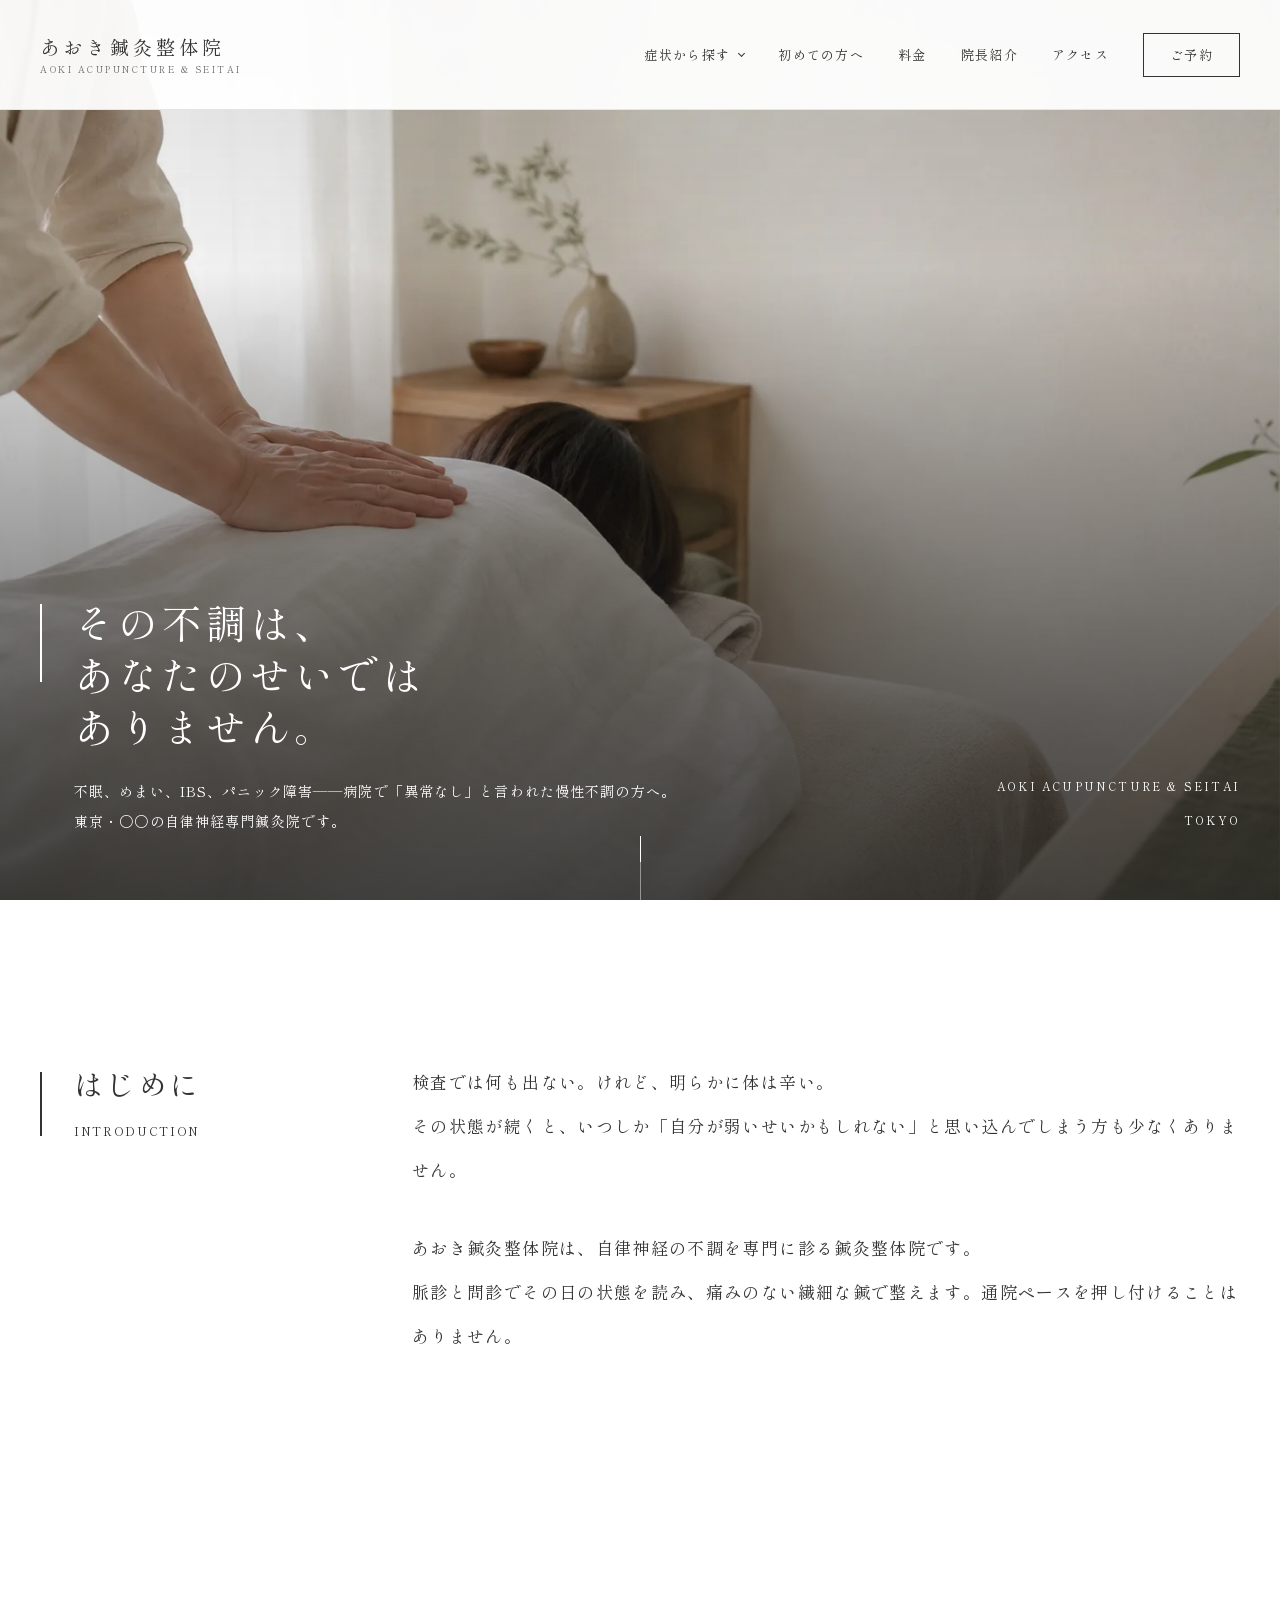
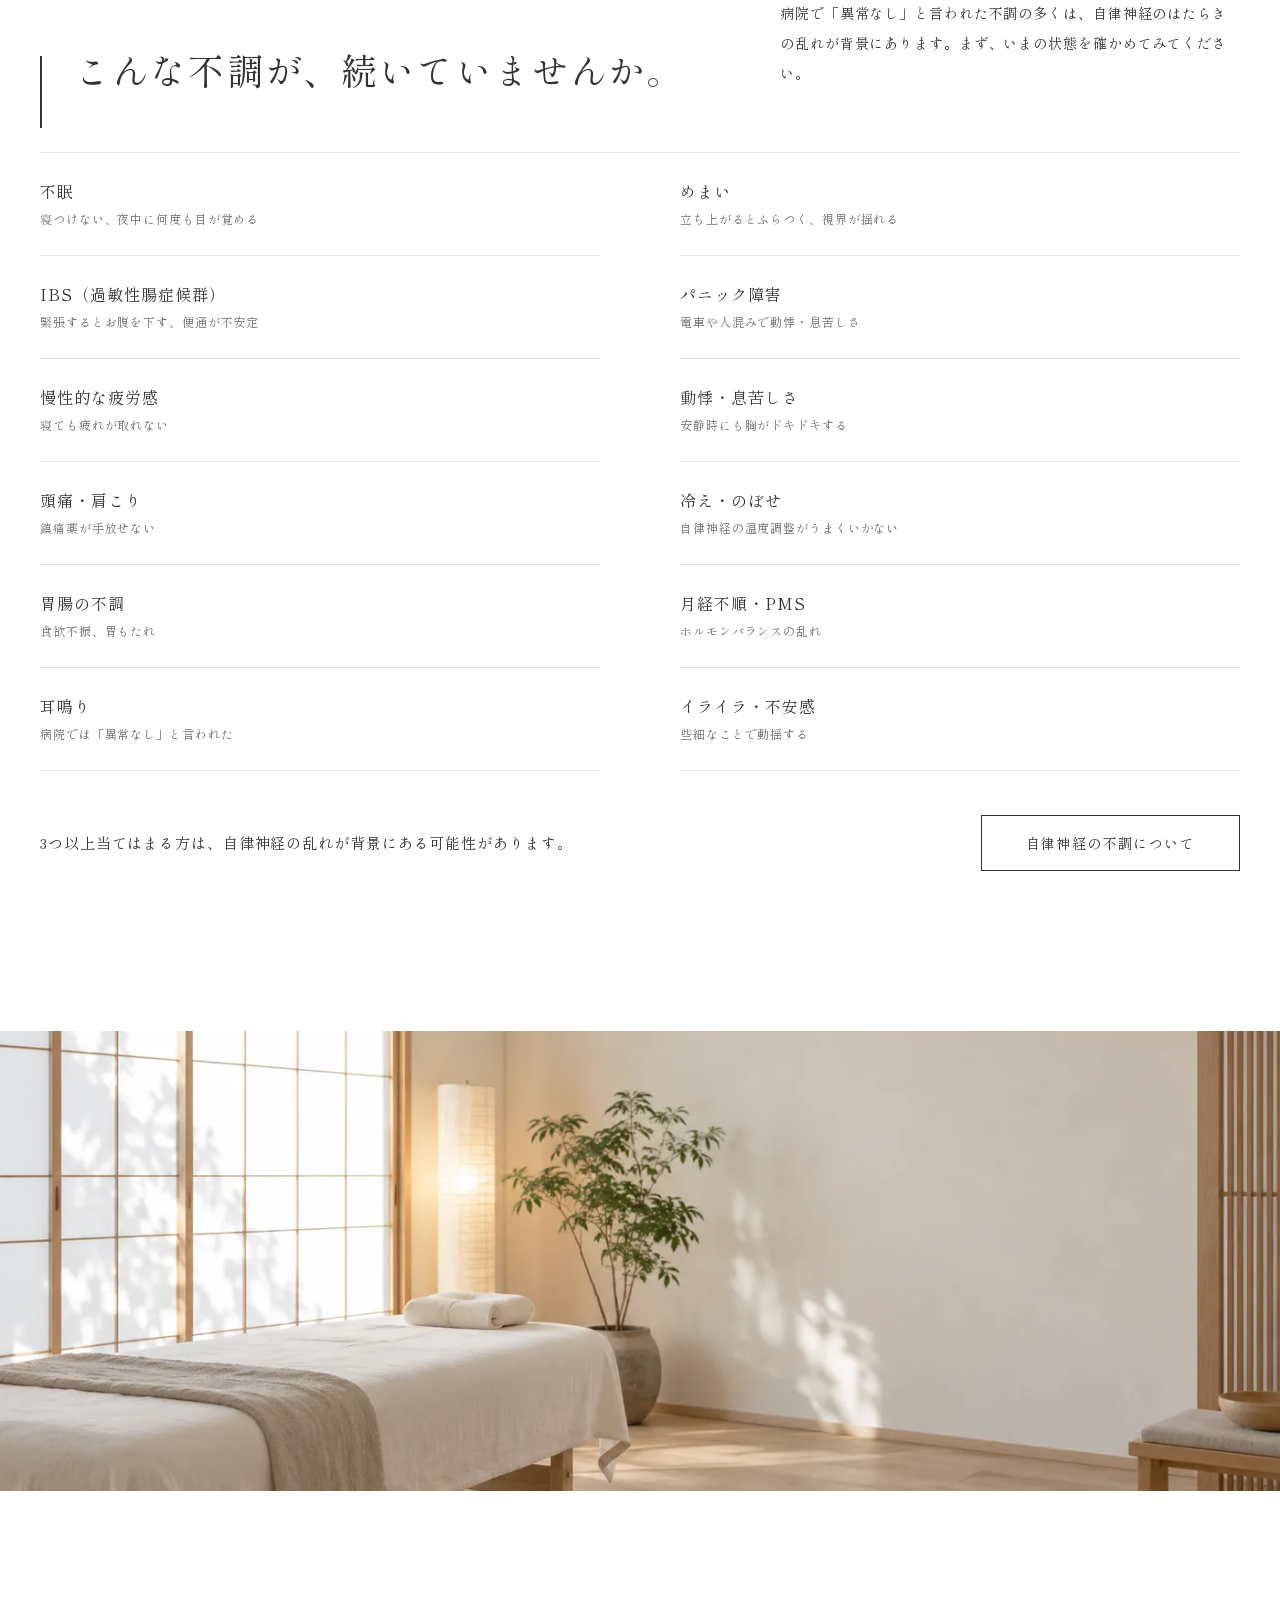
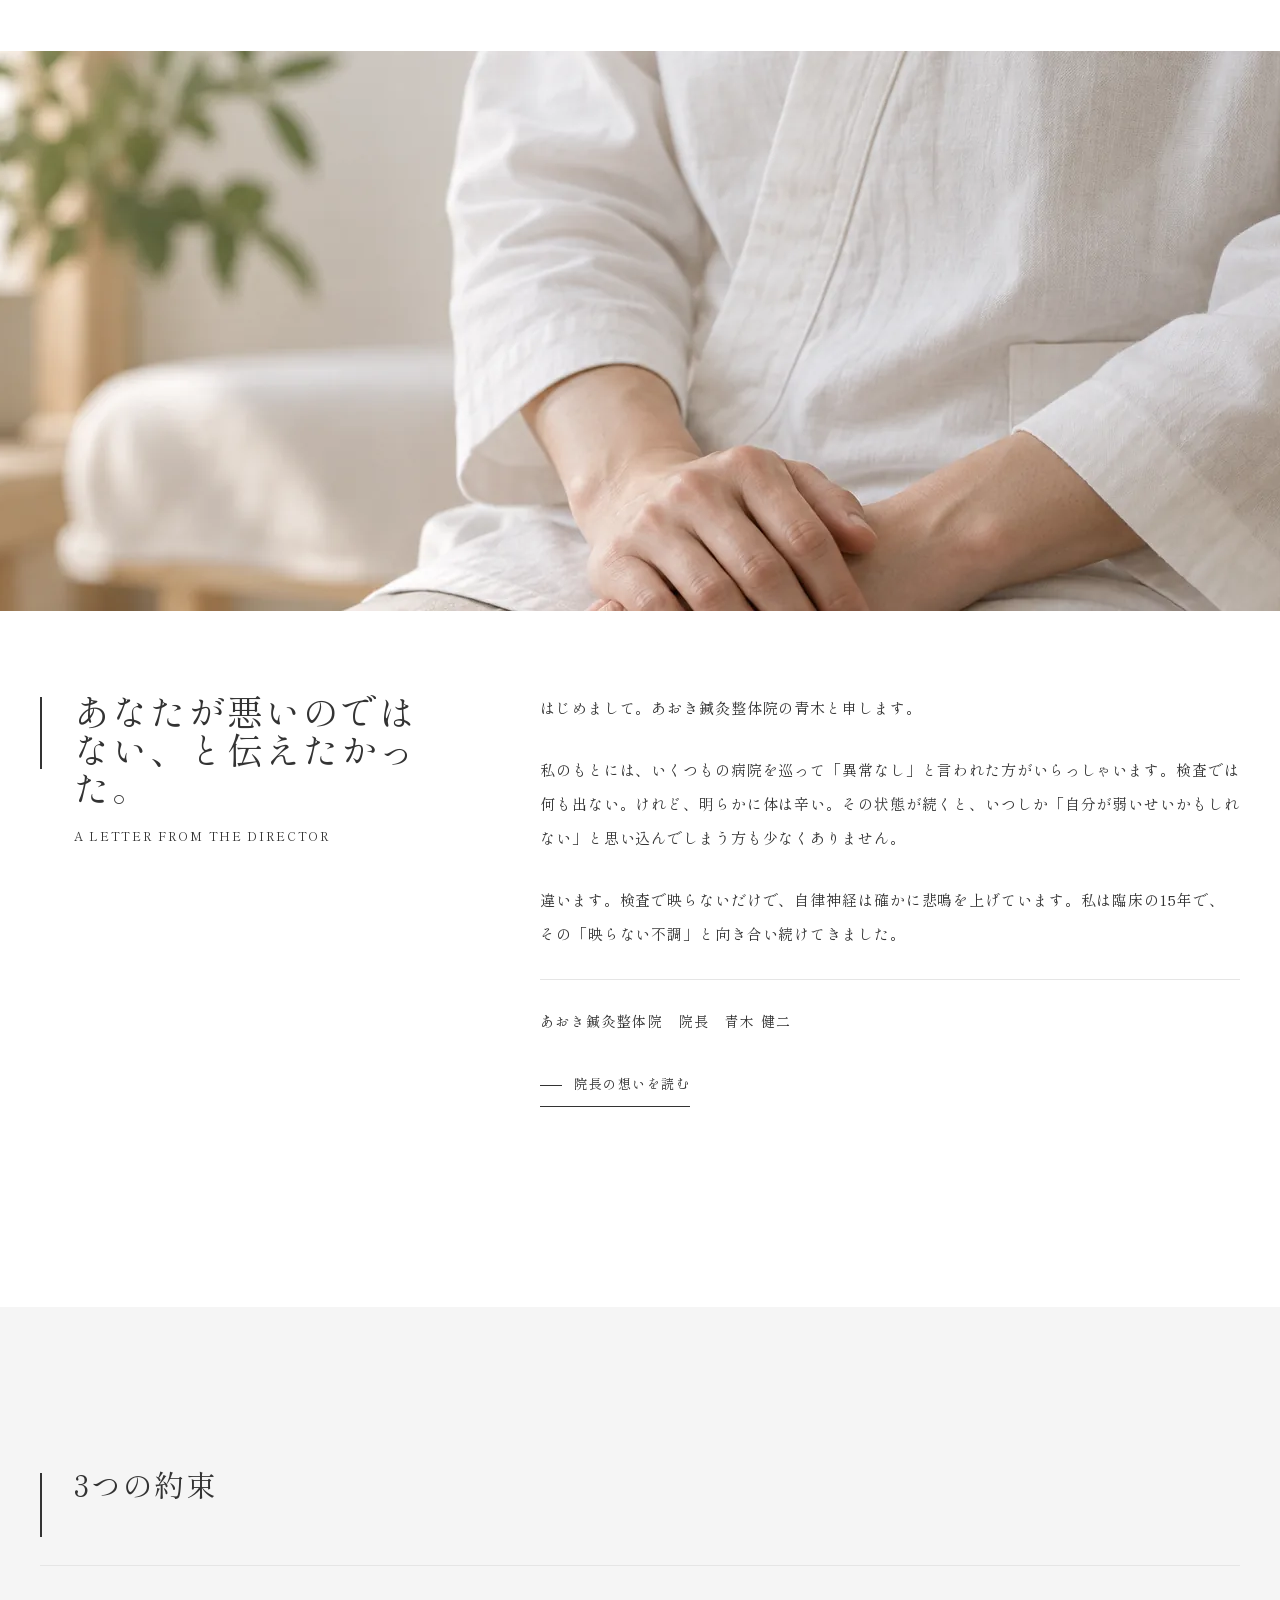
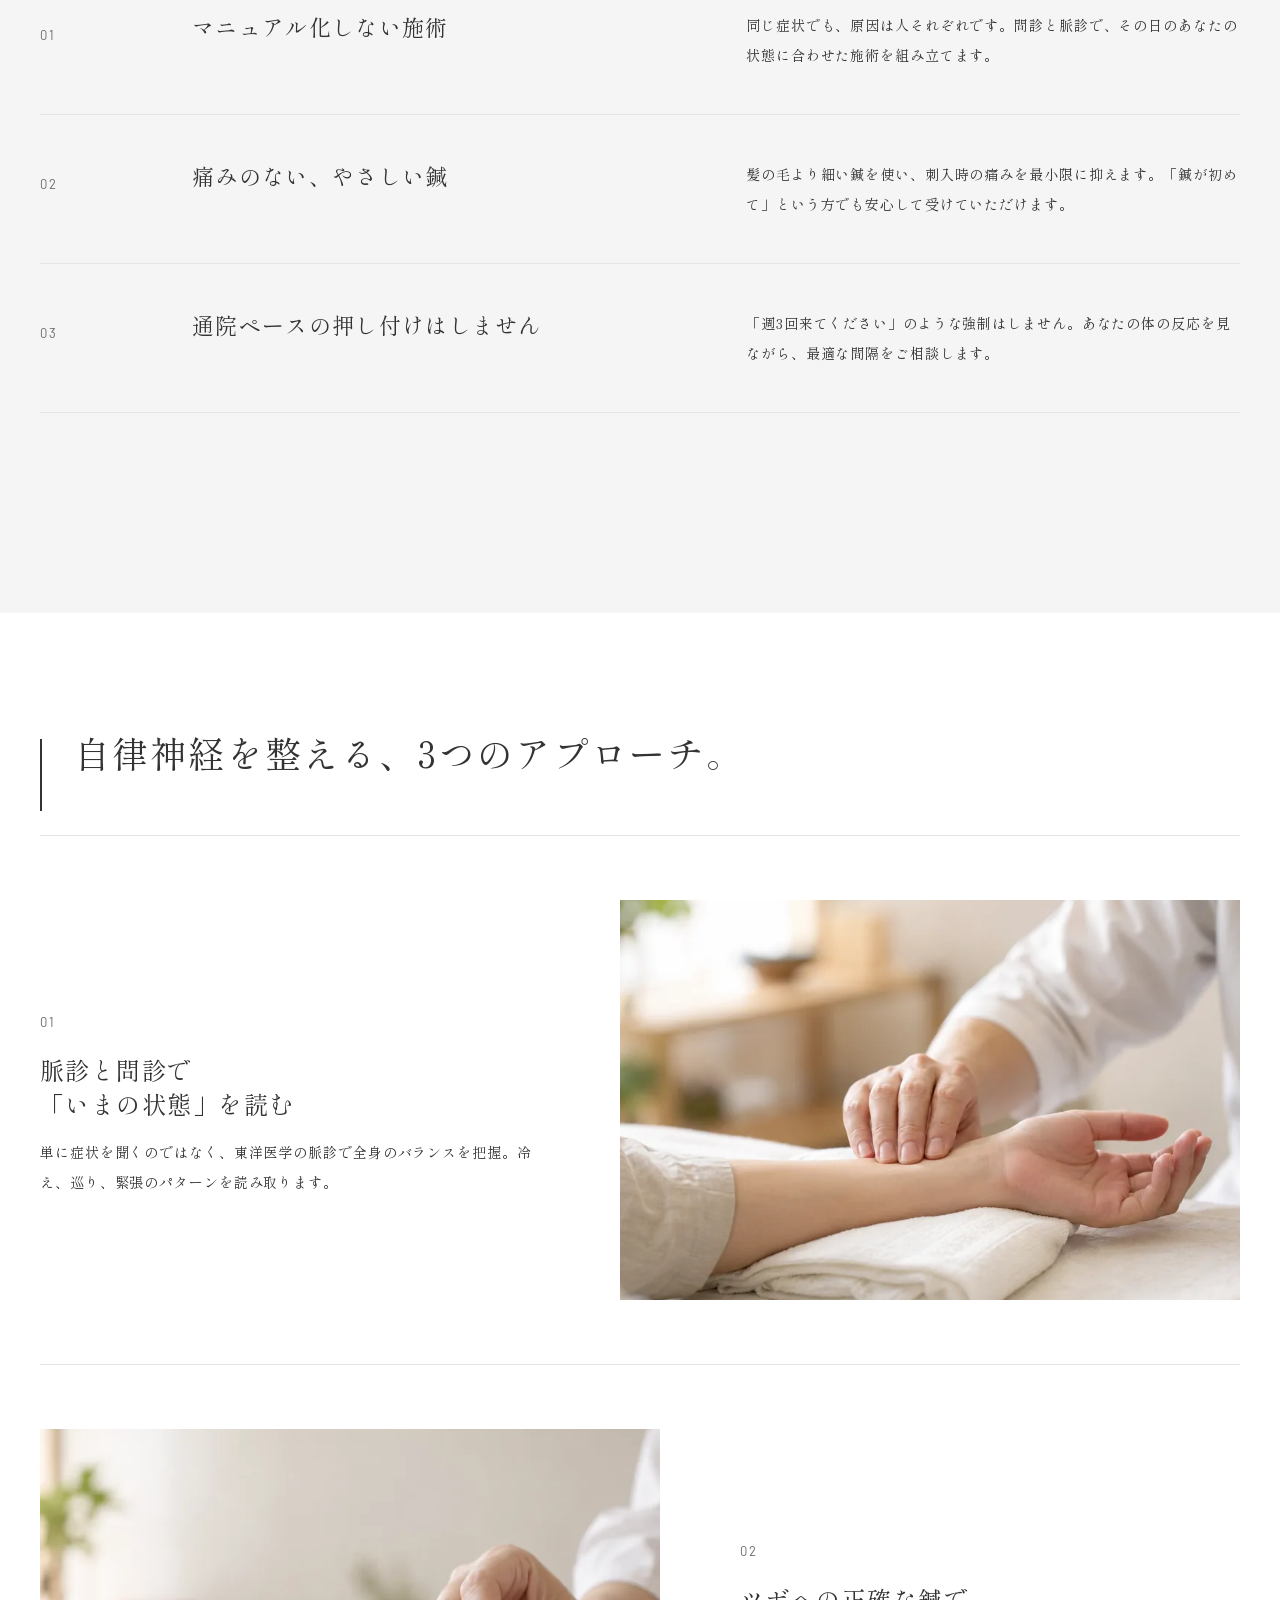
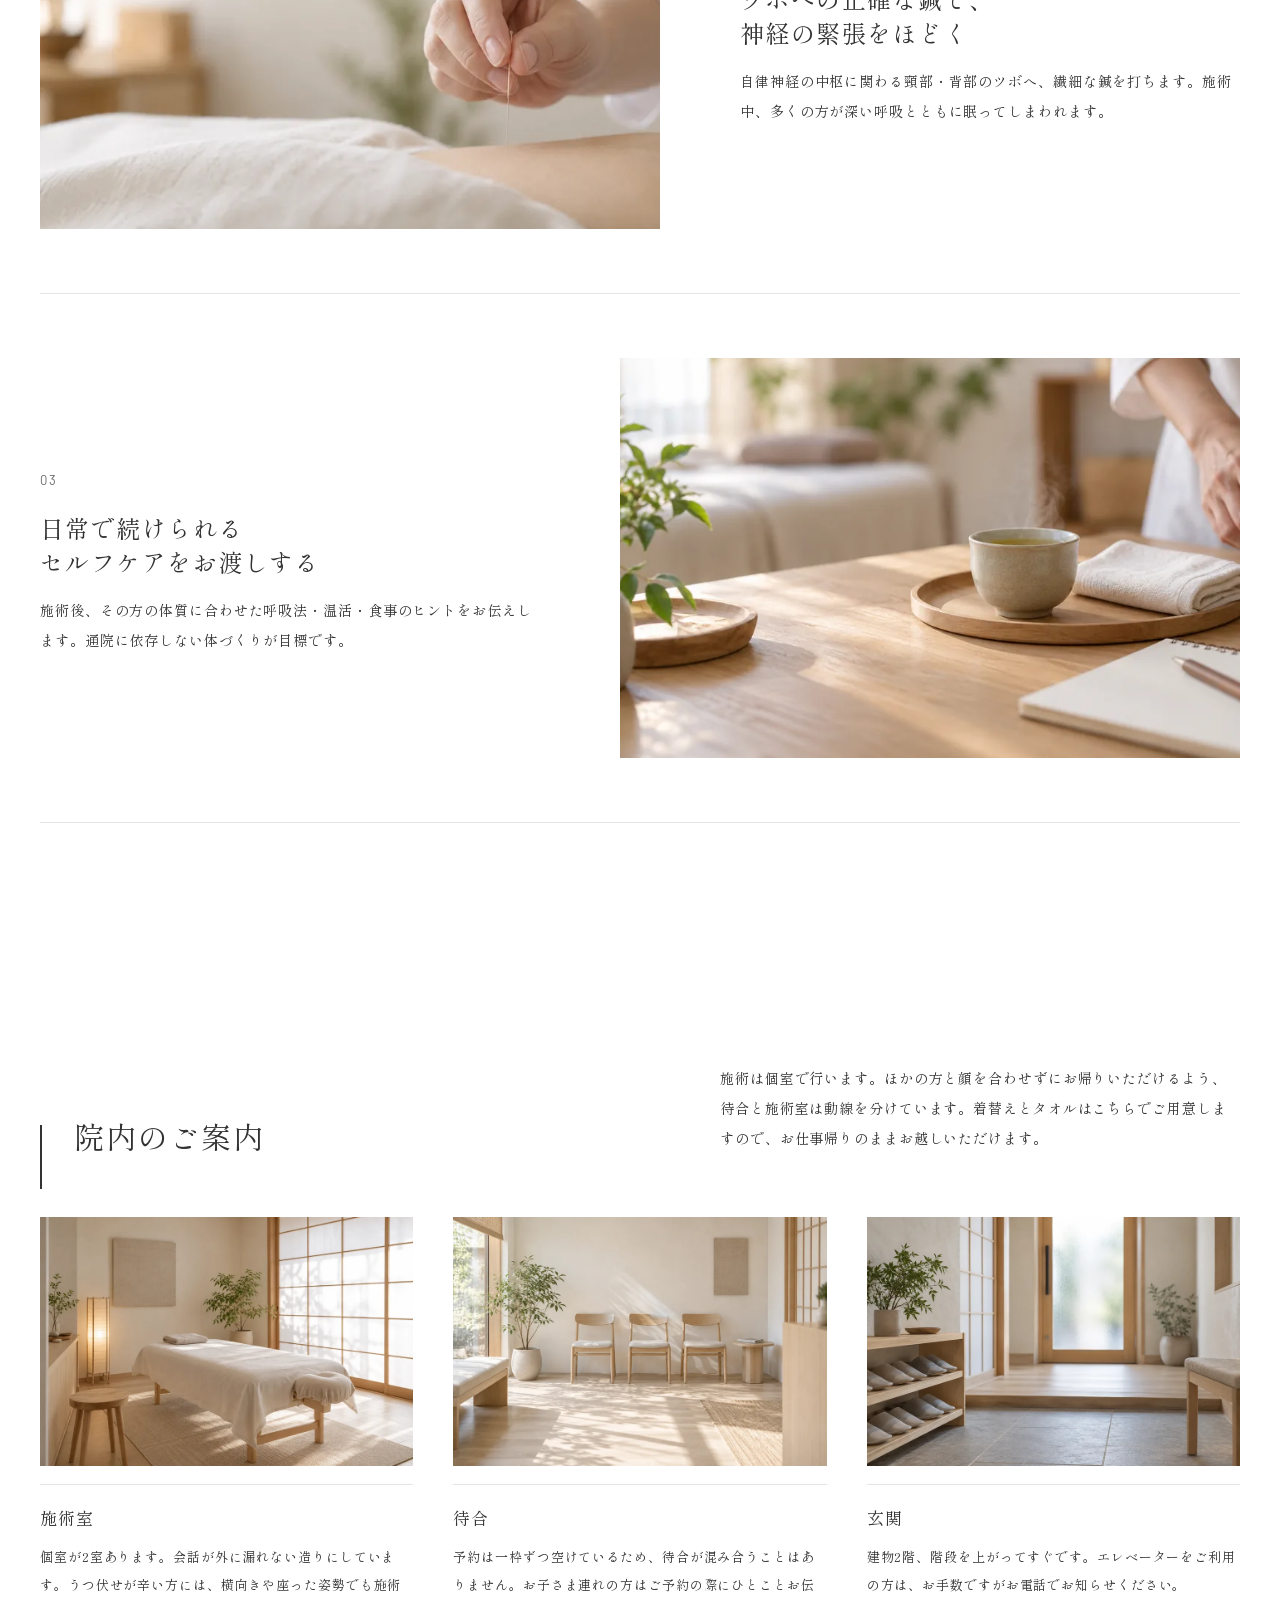
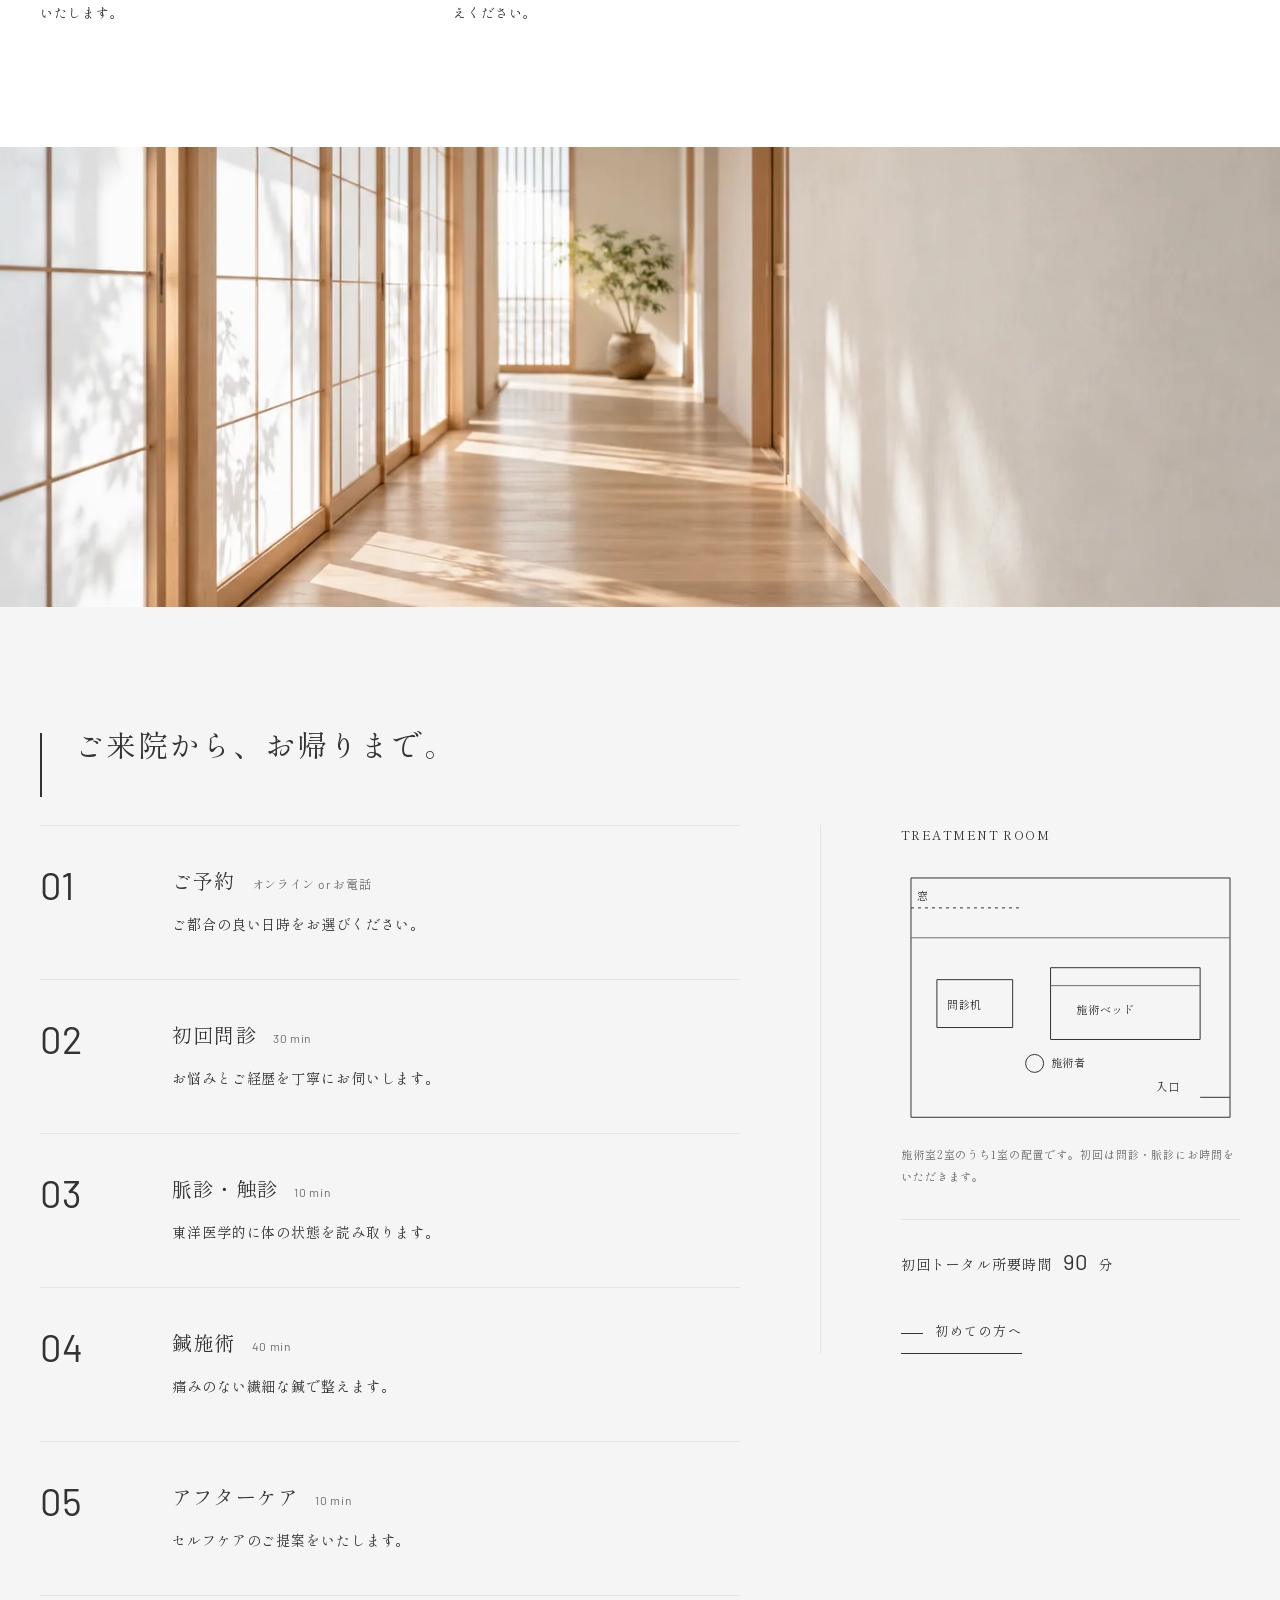
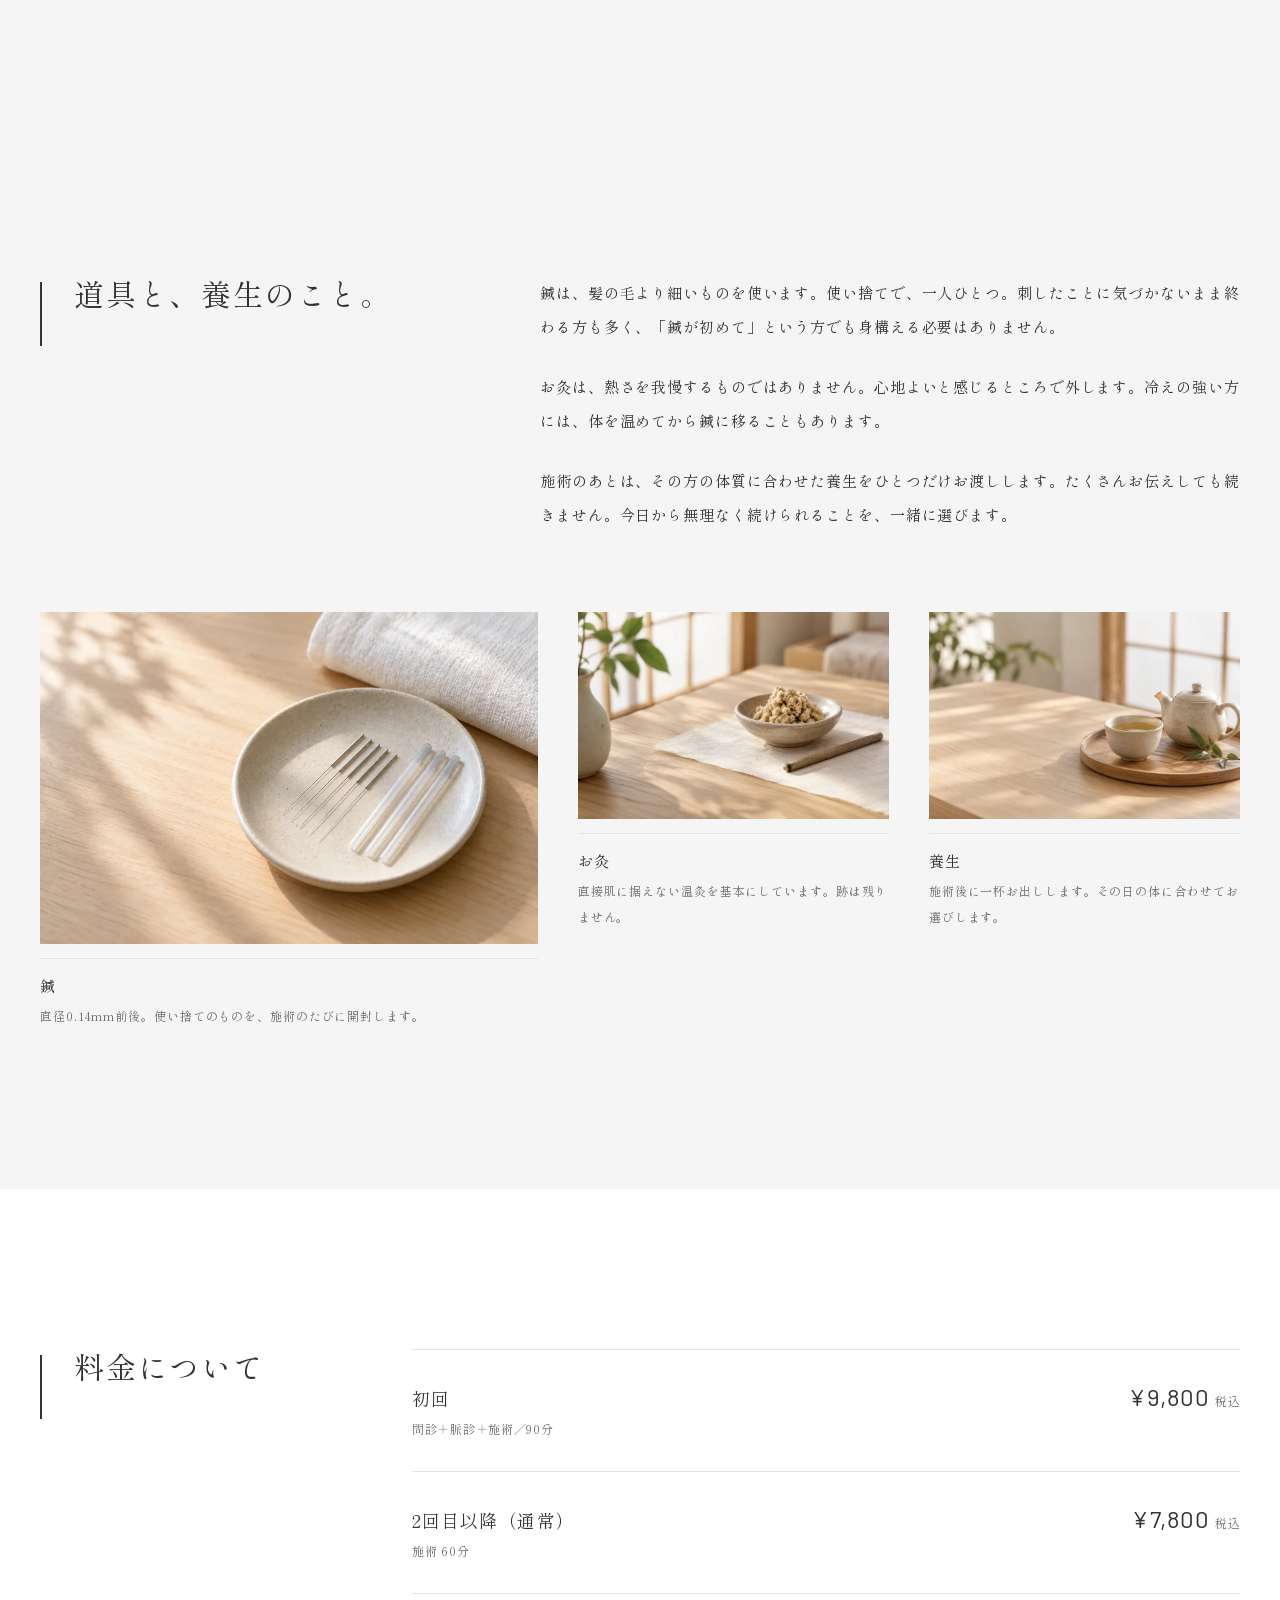
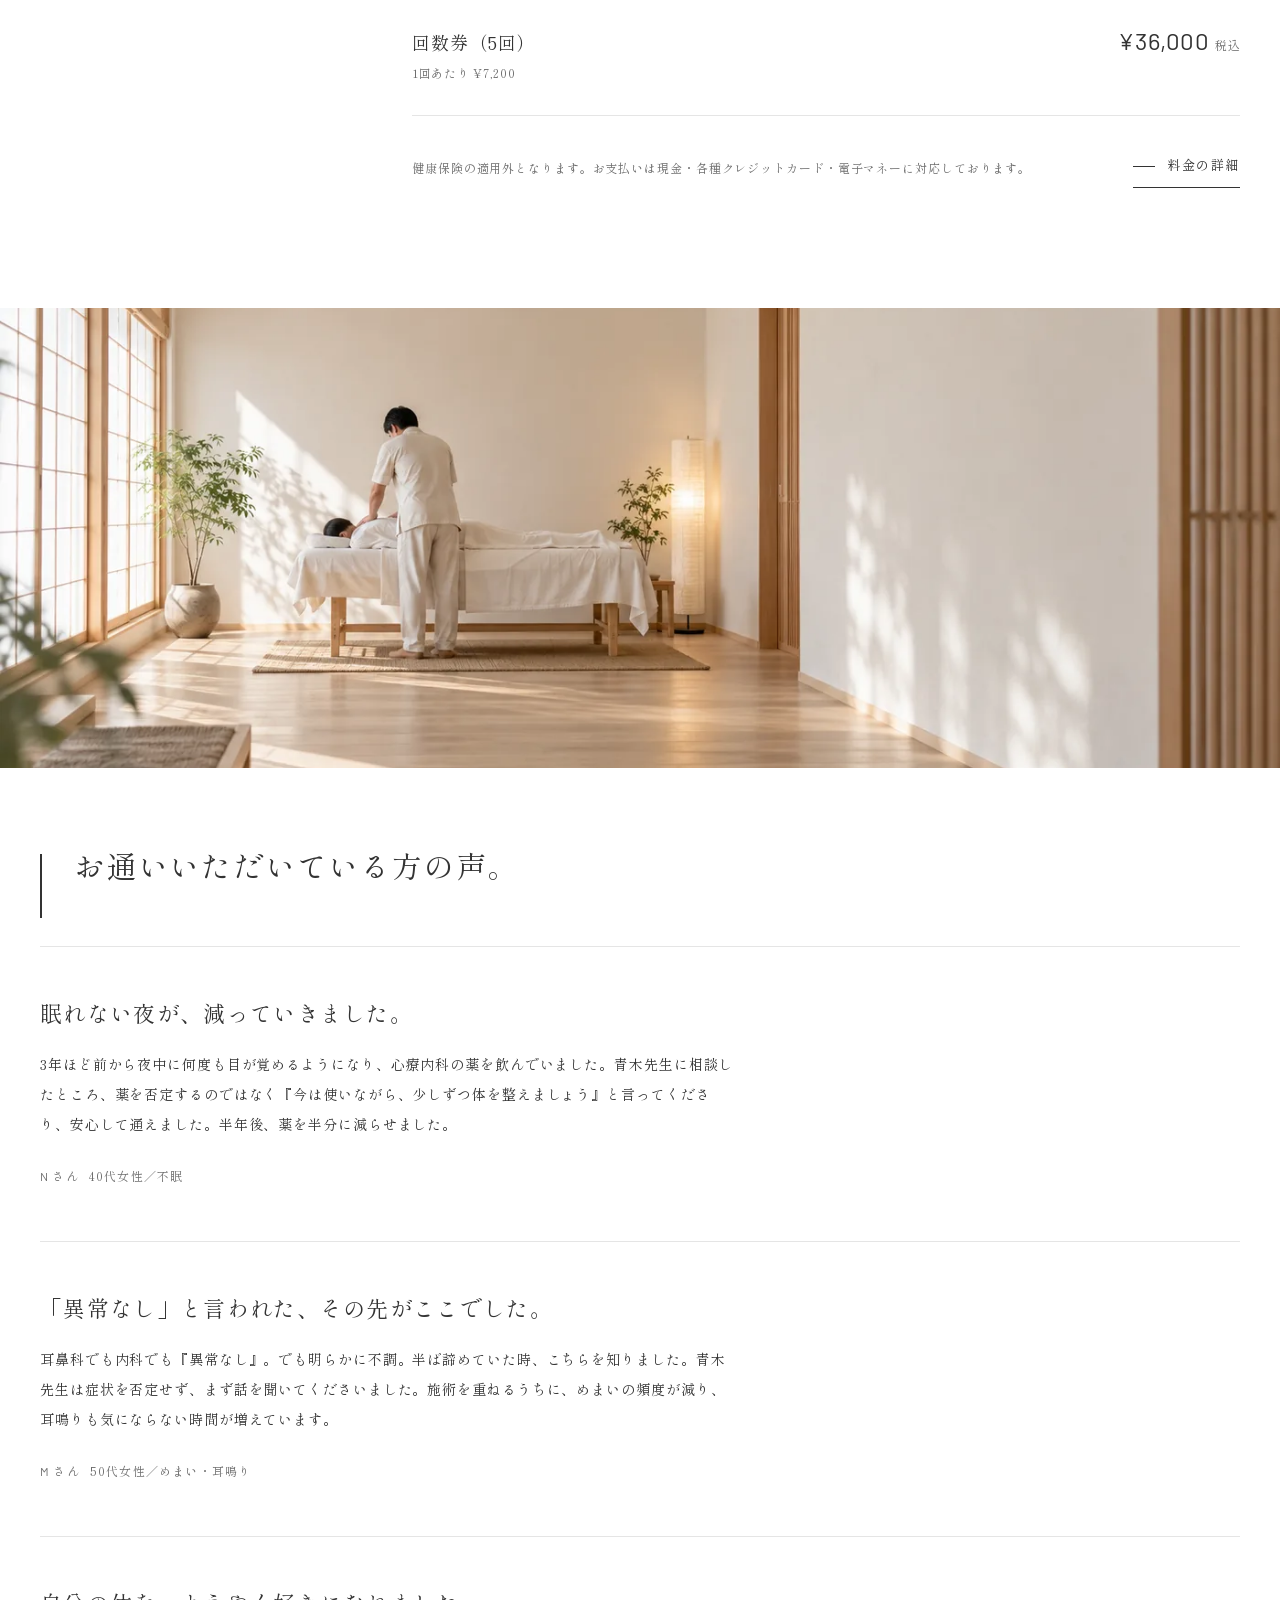
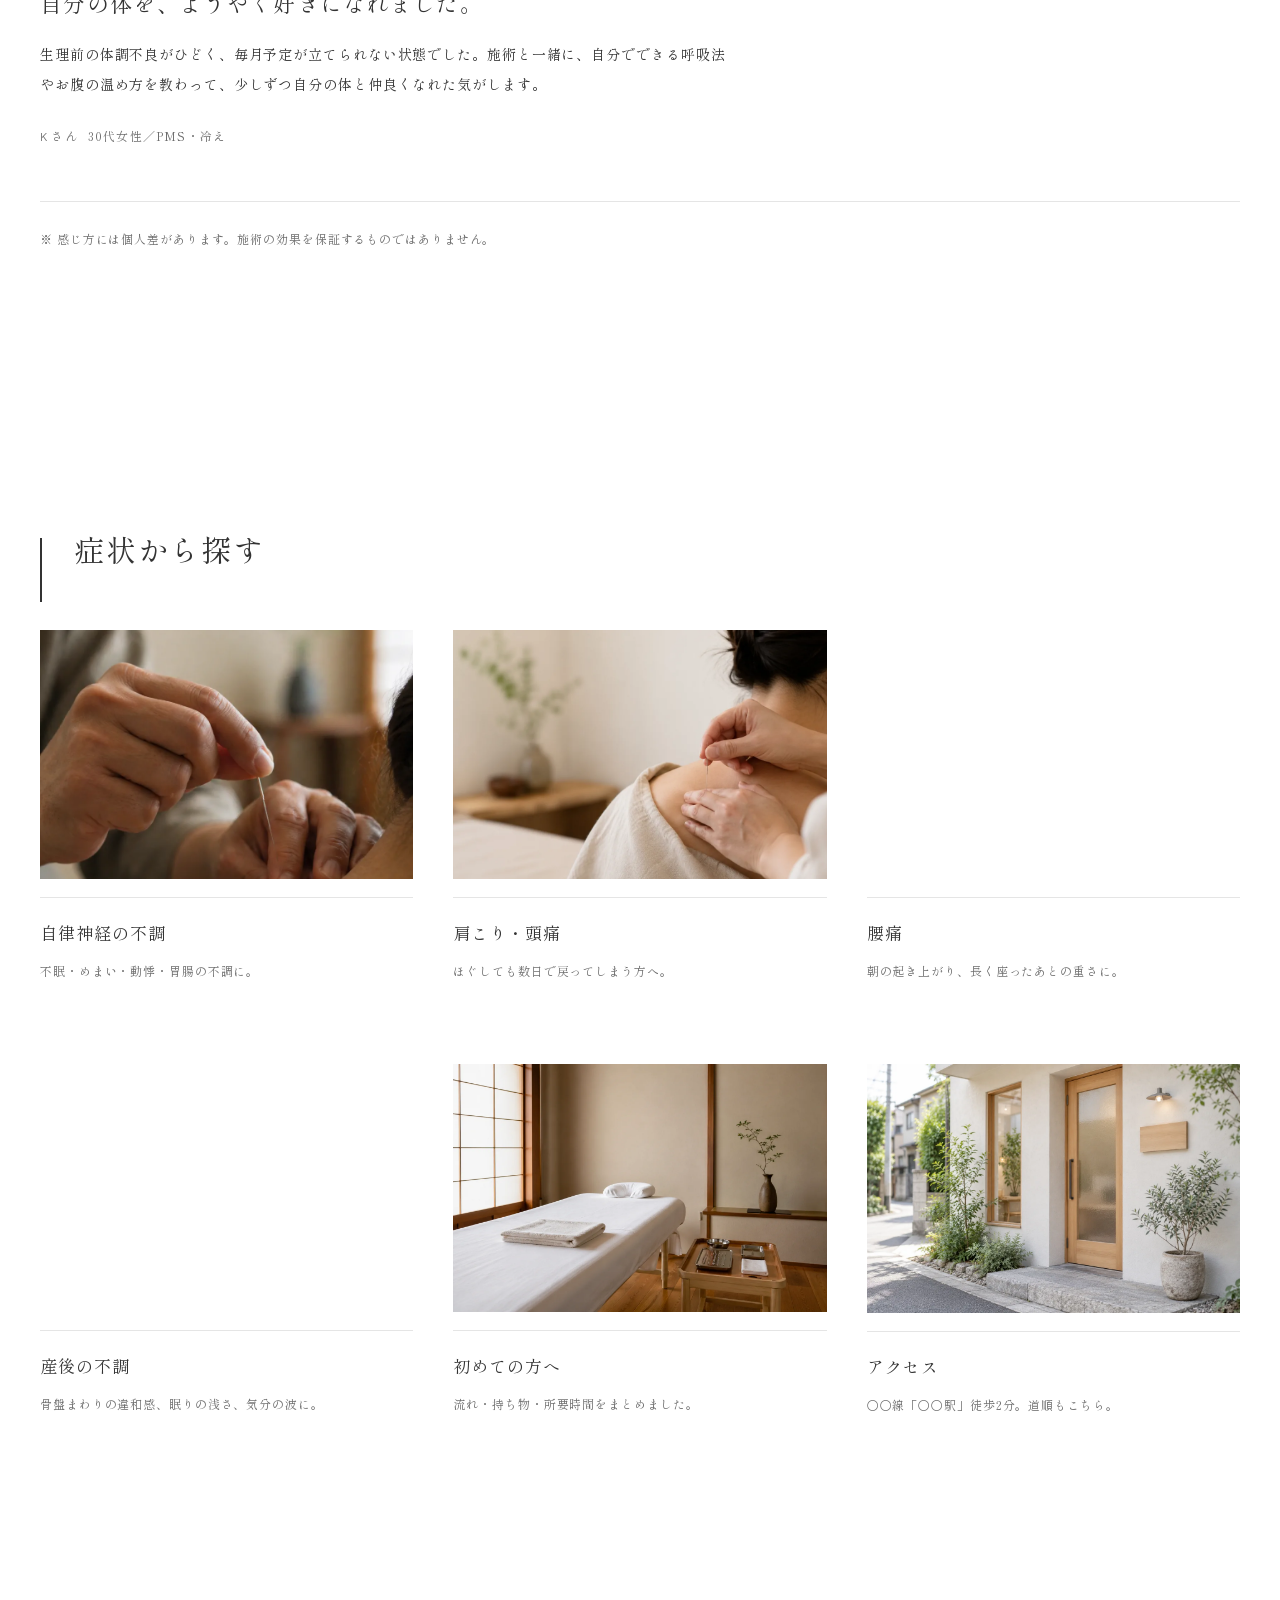
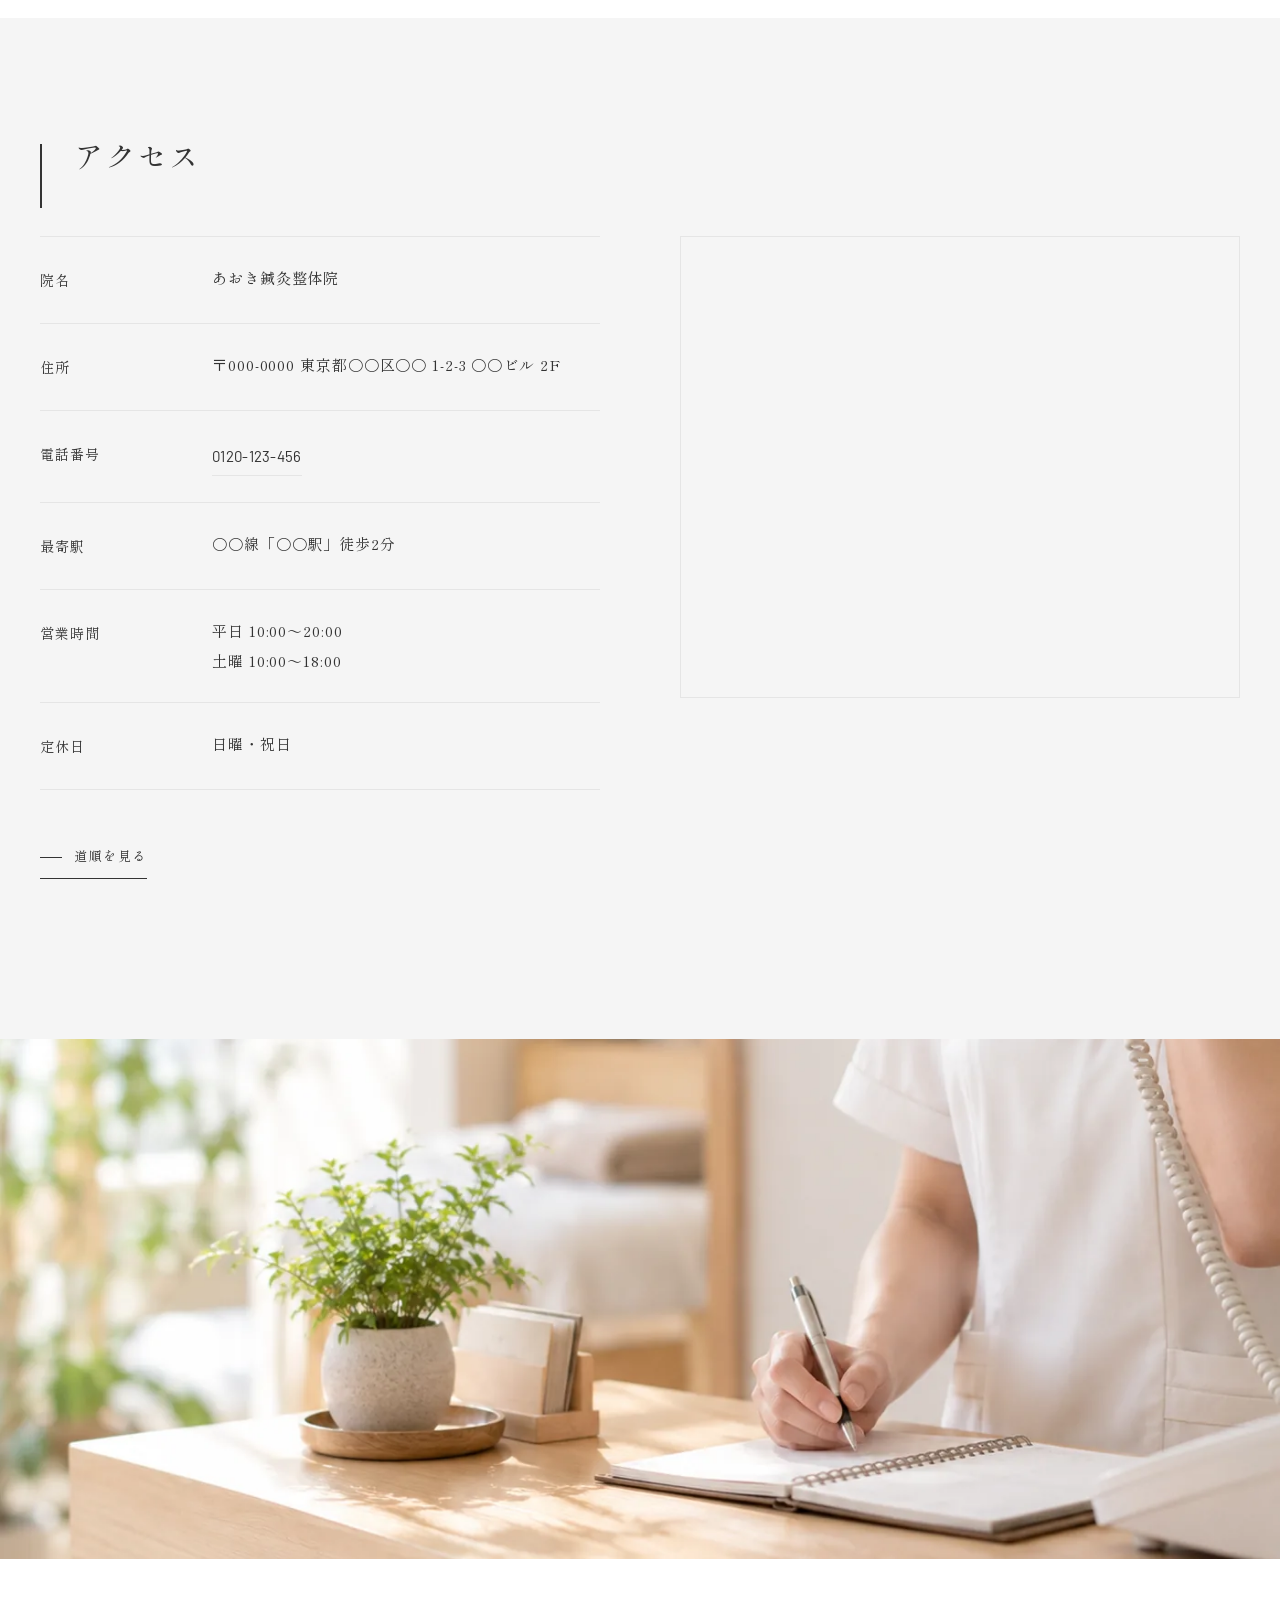
==== commit b706b0c9: "Hallmark audit の指摘を反映（A群14件） 1024〜1199px で見出しが砕ける固定トラックを minmax へ／ 英字ラベルを章の3か所に絞る（15→3）／上下余白の7連続を解消／" ====
--- a/index.html
+++ b/index.html
@@ -115,10 +115,10 @@
   <section class="l-section p-symptoms" id="symptoms" aria-labelledby="sym-t">
     <div class="l-container">
       <div class="p-symptoms__head">
-        <h2 class="c-title c-title--lg" id="sym-t" data-reveal><span class="c-title__ja">こんな不調が、<br class="br-sp">続いていませんか。</span><span class="c-title__en">Symptoms</span></h2>
+        <h2 class="c-title c-title--lg" id="sym-t" data-reveal><span class="c-title__ja">こんな不調が、<br class="br-sp">続いていませんか。</span></h2>
         <p class="c-lead" data-reveal>病院で「異常なし」と言われた不調の多くは、自律神経のはたらきの乱れが背景にあります。まず、いまの状態を確かめてみてください。</p>
       </div>
-      <ul class="c-check" data-stagger>
+      <ul class="c-check" data-reveal>
         <li class="c-check__item"><p class="c-check__name">不眠</p><p class="c-check__note">寝つけない、夜中に何度も目が覚める</p></li>
         <li class="c-check__item"><p class="c-check__name">めまい</p><p class="c-check__note">立ち上がるとふらつく、視界が揺れる</p></li>
         <li class="c-check__item"><p class="c-check__name">IBS（過敏性腸症候群）</p><p class="c-check__note">緊張するとお腹を下す、便通が不安定</p></li>
@@ -167,7 +167,7 @@
   <!-- ===== 3つの約束 ===== -->
   <section class="l-band p-promise" aria-labelledby="pro-t">
     <div class="l-container">
-      <h2 class="c-title" id="pro-t" data-reveal><span class="c-title__ja">3つの約束</span><span class="c-title__en">Our Promises</span></h2>
+      <h2 class="c-title" id="pro-t" data-reveal><span class="c-title__ja">3つの約束</span></h2>
       <ol class="p-promise__list">
         <li class="p-promise__item" data-reveal>
           <span class="p-promise__no">01</span>
@@ -191,7 +191,7 @@
   <!-- ===== 治療メソッド ===== -->
   <section class="l-section p-method" id="method" aria-labelledby="met-t">
     <div class="l-container">
-      <h2 class="c-title c-title--lg" id="met-t" data-reveal><span class="c-title__ja">自律神経を整える、<br class="br-sp">3つのアプローチ。</span><span class="c-title__en">Our Method</span></h2>
+      <h2 class="c-title c-title--lg" id="met-t" data-reveal><span class="c-title__ja">自律神経を整える、<br class="br-sp">3つのアプローチ。</span></h2>
       <div class="p-method__list">
         <div class="p-method__item" data-reveal>
           <div>
@@ -226,14 +226,14 @@
   <section class="l-section p-rooms" id="rooms" aria-labelledby="rooms-t">
     <div class="l-container">
       <div class="p-rooms__head">
-        <h2 class="c-title" id="rooms-t" data-reveal><span class="c-title__ja">院内のご案内</span><span class="c-title__en">The Rooms</span></h2>
+        <h2 class="c-title" id="rooms-t" data-reveal><span class="c-title__ja">院内のご案内</span></h2>
         <p class="c-lead" data-reveal>施術は個室で行います。ほかの方と顔を合わせずにお帰りいただけるよう、待合と施術室は動線を分けています。着替えとタオルはこちらでご用意しますので、お仕事帰りのままお越しいただけます。</p>
       </div>
       <div class="p-rooms__list" data-stagger>
         <div class="p-rooms__item">
           <img src="./img/room-treat.webp" alt="障子越しの光が入る施術室。低いベッドと木のスツール" width="900" height="600" loading="lazy" decoding="async">
           <h3 class="p-rooms__name">施術室</h3>
-          <p class="p-rooms__text">全2室の個室です。会話が外に漏れない造りにしています。うつ伏せが辛い方には、横向きや座った姿勢でも施術いたします。</p>
+          <p class="p-rooms__text">個室が2室あります。会話が外に漏れない造りにしています。うつ伏せが辛い方には、横向きや座った姿勢でも施術いたします。</p>
         </div>
         <div class="p-rooms__item">
           <img src="./img/room-wait.webp" alt="窓辺に椅子と観葉植物が並ぶ待合" width="900" height="600" loading="lazy" decoding="async">
@@ -256,7 +256,7 @@
   <!-- ===== 施術の流れ ===== -->
   <section class="l-band p-flow" id="flow" aria-labelledby="flow-t">
     <div class="l-container">
-      <h2 class="c-title" id="flow-t" data-reveal><span class="c-title__ja">ご来院から、お帰りまで。</span><span class="c-title__en">The Flow</span></h2>
+      <h2 class="c-title" id="flow-t" data-reveal><span class="c-title__ja">ご来院から、お帰りまで。</span></h2>
       <div class="p-flow__grid">
         <ol class="c-steps" data-reveal>
           <li class="c-steps__item"><div><h3 class="c-steps__title">ご予約<span class="c-steps__time">オンライン or お電話</span></h3><p class="c-steps__text">ご都合の良い日時をお選びください。</p></div></li>
@@ -281,10 +281,8 @@
             <text x="16" y="32">窓</text>
             <line class="ln" x1="300" y1="230" x2="330" y2="230"></line>
             <text x="256" y="224">入口</text>
-            <text class="num" x="286" y="94">90</text>
-            <text x="304" y="94">分</text>
           </svg>
-          <p class="c-cap u-mt-2">初回は問診・脈診にお時間をいただくため約90分です。</p>
+          <p class="c-cap u-mt-2">施術室2室のうち1室の配置です。初回は問診・脈診にお時間をいただきます。</p>
           <p class="p-flow__total">初回トータル所要時間 <strong class="c-num">90</strong> 分</p>
           <p class="u-mt-4"><a class="c-link c-link--arrow" href="./first-visit/">初めての方へ</a></p>
         </aside>
@@ -297,7 +295,7 @@
   <section class="l-band p-tools" id="tools" aria-labelledby="tools-t">
     <div class="l-container">
       <div class="p-tools__grid">
-        <h2 class="c-title" id="tools-t" data-reveal><span class="c-title__ja">道具と、養生のこと。</span><span class="c-title__en">Tools &amp; Care</span></h2>
+        <h2 class="c-title" id="tools-t" data-reveal><span class="c-title__ja">道具と、養生のこと。</span></h2>
         <div class="p-tools__body" data-reveal>
           <p>鍼は、髪の毛より細いものを使います。使い捨てで、一人ひとつ。刺したことに気づかないまま終わる方も多く、「鍼が初めて」という方でも身構える必要はありません。</p>
           <p>お灸は、熱さを我慢するものではありません。心地よいと感じるところで外します。冷えの強い方には、体を温めてから鍼に移ることもあります。</p>
@@ -325,7 +323,7 @@
   <section class="l-section p-price" id="price" aria-labelledby="price-t">
     <div class="l-container">
       <div class="p-price__grid">
-        <h2 class="c-title" id="price-t" data-reveal><span class="c-title__ja">料金について</span><span class="c-title__en">Price</span></h2>
+        <h2 class="c-title" id="price-t" data-reveal><span class="c-title__ja">料金について</span></h2>
         <div data-reveal>
           <div class="c-price">
             <div class="c-price__row"><p class="c-price__name">初回<small>問診＋脈診＋施術／90分</small></p><p class="c-price__val">¥9,800<small>税込</small></p></div>
@@ -349,7 +347,7 @@
   <!-- ===== 患者さまの声 ===== -->
   <section class="l-section p-voices" id="voices" aria-labelledby="voice-t">
     <div class="l-container">
-      <h2 class="c-title" id="voice-t" data-reveal><span class="c-title__ja">お通いいただいている方の声。</span><span class="c-title__en">Voices</span></h2>
+      <h2 class="c-title" id="voice-t" data-reveal><span class="c-title__ja">お通いいただいている方の声。</span></h2>
       <div class="p-voices__list" data-stagger>
         <article class="c-voice">
           <p class="c-voice__quote">眠れない夜が、減っていきました。</p>
@@ -374,7 +372,7 @@
   <!-- ===== 症状から探す ===== -->
   <section class="l-section p-guide" aria-labelledby="guide-t">
     <div class="l-container">
-      <h2 class="c-title" id="guide-t" data-reveal><span class="c-title__ja">症状から探す</span><span class="c-title__en">Find by Symptom</span></h2>
+      <h2 class="c-title" id="guide-t" data-reveal><span class="c-title__ja">症状から探す</span></h2>
       <div class="p-guide__list c-related" data-stagger>
         <a class="c-related__item" href="./symptoms/autonomic/">
           <img src="./img/hero-autonomic.webp" alt="静かな施術室で施術を行う手元" width="900" height="1200" loading="lazy" decoding="async">
@@ -415,7 +413,7 @@
   <!-- ===== アクセス ===== -->
   <section class="l-band p-access" id="access" aria-labelledby="acc-t">
     <div class="l-container">
-      <h2 class="c-title" id="acc-t" data-reveal><span class="c-title__ja">アクセス</span><span class="c-title__en">Access</span></h2>
+      <h2 class="c-title" id="acc-t" data-reveal><span class="c-title__ja">アクセス</span></h2>
       <div class="p-access__grid">
         <div data-reveal>
           <dl class="c-spec c-spec--narrow">
--- a/css/base.css
+++ b/css/base.css
@@ -7,8 +7,8 @@
 /* ---------- 0. トークン ---------- */
 :root{
   --bg:#fff; --bg-soft:#f5f5f5; --bg-mid:#efefef;
-  --ink:#333; --ink-mid:#767676; --ink-sub:#a3a3a3; --dark:#2f2f33;
-  --rule:#e5e5e5; --rule-ink:#333;
+  --ink:#333; --ink-mid:#6d6d6d; --ink-sub:#a3a3a3; --dark:#2f2f33;
+  --rule:#e5e5e5; --rule-ink:#333; --error:#a0513d;
   --font:"Shippori Mincho","Noto Serif JP",serif;
   --font-num:"Barlow","Shippori Mincho",sans-serif;
   --w-full:1400px; --w-main:1200px; --w-text:700px; --w-mid:860px;
@@ -39,6 +39,7 @@
 table{ border-collapse:collapse; width:100%; }
 strong{ font-weight:500; }
 :focus-visible{ outline:1px solid var(--ink); outline-offset:4px; }
+.l-footer :focus-visible{ outline:2px solid #fff; }
 .u-skip{ position:absolute; left:12px; top:-80px; z-index:10000; padding:12px 20px; background:var(--ink); color:#fff; font-size:13px; letter-spacing:.08em; }
 .u-skip:focus{ top:12px; }
 .u-vh{ position:absolute!important; width:1px; height:1px; margin:-1px; padding:0; overflow:hidden; clip:rect(0 0 0 0); clip-path:inset(50%); white-space:nowrap; border:0; }
@@ -185,6 +186,8 @@
 .c-spec__row{ display:grid; grid-template-columns:200px 1fr; gap:0 32px; padding:26px 0; border-bottom:1px solid var(--rule); }
 .c-spec__key{ font-size:14px; letter-spacing:.08em; color:var(--ink); }
 .c-spec__val{ font-size:15px; line-height:30px; }
+.c-spec__val a{ display:inline-block; padding:4px 0; border-bottom:1px solid var(--rule); transition:border-color .25s; }
+.c-spec__val a:hover{ border-bottom-color:var(--ink); }
 .c-spec__val .c-note{ margin-top:6px; }
 .c-spec--narrow .c-spec__row{ grid-template-columns:140px 1fr; }
 @media (max-width:767px){
@@ -206,7 +209,7 @@
 .c-steps{ counter-reset:step; border-top:1px solid var(--rule); }
 .c-steps__item{ counter-increment:step; display:grid; grid-template-columns:92px 1fr; gap:0 40px; padding:40px 0; border-bottom:1px solid var(--rule); }
 .c-steps__item::before{ content:counter(step,decimal-leading-zero); font-family:var(--font-num); font-size:38px; line-height:1; letter-spacing:.02em; color:var(--ink); }
-.c-steps__title{ font-size:20px; line-height:32px; letter-spacing:.06em; }
+.c-steps__title{ font-size:20px; line-height:30px; letter-spacing:.06em; }
 .c-steps__time{ display:inline-block; margin-left:16px; font-family:var(--font-num); font-size:12px; letter-spacing:.06em; color:var(--ink-mid); }
 .c-steps__text{ margin-top:10px; font-size:14px; line-height:30px; }
 .c-steps--media .c-steps__item{ grid-template-columns:92px 1fr 300px; }
@@ -229,7 +232,7 @@
 /* ---------- 11. 声（引用） ---------- */
 .c-voice{ padding:48px 0; border-bottom:1px solid var(--rule); }
 .c-voice:first-child{ border-top:1px solid var(--rule); }
-.c-voice__quote{ font-size:22px; line-height:40px; letter-spacing:.06em; }
+.c-voice__quote{ font-size:22px; line-height:34px; letter-spacing:.06em; }
 .c-voice__text{ max-width:var(--w-text); margin-top:20px; font-size:14px; line-height:30px; }
 .c-voice__meta{ margin-top:20px; font-size:12px; letter-spacing:.1em; color:var(--ink-mid); }
 .c-voice__meta strong{ font-family:var(--font-num); font-weight:400; margin-right:10px; }
@@ -285,8 +288,8 @@
 /* ---------- 15. 線画（guntûの間取り図の翻訳） ---------- */
 .c-draw{ width:100%; height:auto; }
 .c-draw .ln{ fill:none; stroke:var(--ink); stroke-width:1; vector-effect:non-scaling-stroke; }
-.c-draw .ln-thin{ fill:none; stroke:var(--ink-sub); stroke-width:1; vector-effect:non-scaling-stroke; }
-.c-draw .ln-dash{ fill:none; stroke:var(--ink-sub); stroke-width:1; stroke-dasharray:3 4; vector-effect:non-scaling-stroke; }
+.c-draw .ln-thin{ fill:none; stroke:var(--ink-mid); stroke-width:1; vector-effect:non-scaling-stroke; }
+.c-draw .ln-dash{ fill:none; stroke:var(--ink); stroke-width:1; stroke-dasharray:3 4; vector-effect:non-scaling-stroke; }
 .c-draw text{ font-family:var(--font); font-size:11px; letter-spacing:.06em; fill:var(--ink); }
 .c-draw .num{ font-family:var(--font-num); font-size:12px; fill:var(--ink); }
 
@@ -314,9 +317,9 @@
 .c-form__agree input{ width:16px; height:16px; margin:0; accent-color:var(--ink); }
 .c-form__agree a{ text-decoration:underline; text-underline-offset:4px; }
 .c-form__hp{ position:absolute; left:0; top:0; width:1px; height:1px; margin:-1px; padding:0; overflow:hidden; clip:rect(0 0 0 0); clip-path:inset(50%); white-space:nowrap; }
-.c-form__error{ display:none; margin-top:8px; font-size:12px; color:#a0513d; }
+.c-form__error{ display:none; margin-top:8px; font-size:12px; color:var(--error); }
 .c-form__field.is-error .c-form__error{ display:block; }
-.c-form__field.is-error .c-form__input,.c-form__field.is-error .c-form__textarea{ border-bottom-color:#a0513d; }
+.c-form__field.is-error .c-form__input,.c-form__field.is-error .c-form__textarea{ border-bottom-color:var(--error); }
 .c-form__done{ padding:60px 0; text-align:center; }
 @media (max-width:767px){ .c-form__field{ padding:24px 0; } .c-form__submit{ width:100%; } }
 
--- a/css/page-top.css
+++ b/css/page-top.css
@@ -8,7 +8,7 @@
 .p-hero__scrim{ position:absolute; inset:0; background:linear-gradient(to top, rgba(35,35,35,.80) 0%, rgba(35,35,35,.64) 20%, rgba(35,35,35,.34) 46%, rgba(35,35,35,.05) 70%, rgba(35,35,35,.14) 100%); }
 .p-hero__copy{ position:absolute; left:var(--gutter); bottom:64px; z-index:2; max-width:660px; padding-left:34px; }
 .p-hero__copy::before{ content:""; position:absolute; left:0; top:8px; width:2px; height:78px; background:#fff; }
-.p-hero__title{ font-size:40px; line-height:60px; letter-spacing:.1em; color:#fff; }
+.p-hero__title{ font-size:40px; line-height:52px; letter-spacing:.1em; color:#fff; }
 .p-hero__sub{ margin-top:24px; font-size:14px; line-height:30px; letter-spacing:.08em; color:#fff; }
 .p-hero__side{ position:absolute; right:var(--gutter); bottom:64px; z-index:2; text-align:right; }
 .p-hero__side .c-en{ color:#fff; font-size:11px; letter-spacing:.2em; }
@@ -18,7 +18,7 @@
 
 /* ---- 導入 ---- */
 .p-intro{ padding:var(--s-12) 0 var(--s-10); }
-.p-intro__grid{ display:grid; grid-template-columns:300px 1fr; gap:0 72px; align-items:start; }
+.p-intro__grid{ display:grid; grid-template-columns:minmax(0,300px) minmax(0,1fr); gap:0 72px; align-items:start; }
 .p-intro__label{ padding-top:6px; }
 .p-intro__body p{ font-size:17px; line-height:44px; letter-spacing:.08em; }
 .p-intro__body p + p{ margin-top:34px; }
@@ -26,7 +26,7 @@
 
 /* ---- 症状 ---- */
 .p-symptoms{ padding:var(--s-10) 0 var(--s-12); }
-.p-symptoms__head{ display:grid; grid-template-columns:1fr 460px; gap:0 80px; align-items:end; margin-bottom:var(--s-6); }
+.p-symptoms__head{ display:grid; grid-template-columns:minmax(0,1fr) minmax(0,460px); gap:0 80px; align-items:end; margin-bottom:var(--s-6); }
 .p-symptoms__foot{ margin-top:44px; display:grid; grid-template-columns:1fr auto; gap:24px 40px; align-items:center; }
 @media (max-width:1023px){ .p-symptoms__head{ grid-template-columns:1fr; gap:24px 0; align-items:start; } .p-symptoms__foot{ grid-template-columns:1fr; justify-items:start; } }
 
@@ -34,55 +34,58 @@
 .p-letter{ padding:var(--s-12) 0 var(--s-14); }
 .p-letter__visual{ margin-bottom:var(--s-8); }
 .p-letter__visual img{ width:100%; height:560px; object-fit:cover; object-position:center 32%; }
-.p-letter__grid{ display:grid; grid-template-columns:1fr 700px; gap:0 80px; align-items:start; }
+.p-letter__grid{ display:grid; grid-template-columns:minmax(0,1fr) minmax(0,700px); gap:0 80px; align-items:start; }
 .p-letter__body p + p{ margin-top:28px; }
 .p-letter__sign{ margin-top:36px; padding-top:24px; border-top:1px solid var(--rule); font-size:14px; letter-spacing:.1em; }
-@media (max-width:1023px){ .p-letter__grid{ grid-template-columns:1fr; gap:36px 0; } .p-letter__visual img{ height:360px; } }
+@media (max-width:1199px){ .p-letter__grid{ grid-template-columns:1fr; gap:36px 0; } }
+@media (max-width:1023px){ .p-letter__visual img{ height:360px; } }
 @media (max-width:767px){ .p-letter__visual img{ height:260px; } }
 
 /* ---- 約束 ---- */
-.p-promise{ padding:var(--s-10) 0 var(--s-12); }
+.p-promise{ padding:var(--s-12) 0 var(--s-14); }
 .p-promise__list{ margin-top:var(--s-6); border-top:1px solid var(--rule); }
 .p-promise__item{ display:grid; grid-template-columns:92px 1fr 1fr; gap:0 60px; padding:44px 0; border-bottom:1px solid var(--rule); align-items:start; }
 .p-promise__no{ font-family:var(--font-num); font-size:13px; letter-spacing:.14em; color:var(--ink-mid); padding-top:8px; }
-.p-promise__title{ font-size:22px; line-height:36px; letter-spacing:.06em; }
+.p-promise__title{ font-size:22px; line-height:32px; letter-spacing:.06em; }
 .p-promise__text{ font-size:14px; line-height:30px; }
 @media (max-width:1023px){ .p-promise__item{ grid-template-columns:64px 1fr; gap:12px 24px; padding:32px 0; } .p-promise__text{ grid-column:2; } .p-promise__title{ font-size:19px; line-height:32px; } }
 
 /* ---- メソッド ---- */
 .p-method{ padding:var(--s-10) 0 var(--s-12); }
 .p-method__list{ margin-top:var(--s-6); }
-.p-method__item{ display:grid; grid-template-columns:1fr 620px; gap:0 80px; align-items:center; padding:var(--s-6) 0; border-top:1px solid var(--rule); }
+.p-method__item{ display:grid; grid-template-columns:minmax(0,1fr) minmax(0,620px); gap:0 80px; align-items:center; padding:var(--s-6) 0; border-top:1px solid var(--rule); }
 .p-method__item:last-child{ border-bottom:1px solid var(--rule); }
-.p-method__item--rev{ grid-template-columns:620px 1fr; }
+.p-method__item--rev{ grid-template-columns:minmax(0,620px) minmax(0,1fr); }
 .p-method__item--rev .p-method__visual{ order:-1; }
 .p-method__no{ font-family:var(--font-num); font-size:13px; letter-spacing:.14em; color:var(--ink-mid); }
-.p-method__title{ margin-top:14px; font-size:24px; line-height:40px; letter-spacing:.06em; }
+.p-method__title{ margin-top:14px; font-size:24px; line-height:34px; letter-spacing:.06em; }
 .p-method__text{ margin-top:16px; max-width:520px; font-size:14px; line-height:30px; }
 .p-method__visual img{ width:100%; height:400px; object-fit:cover; }
-@media (max-width:1023px){
+@media (max-width:1199px){
   .p-method__item, .p-method__item--rev{ grid-template-columns:1fr; gap:28px 0; padding:var(--s-5) 0; }
   .p-method__item--rev .p-method__visual{ order:0; }
+}
+@media (max-width:1023px){
   .p-method__title{ font-size:20px; line-height:34px; }
   .p-method__visual img{ height:260px; }
 }
 
 /* ---- 流れ（線画つき） ---- */
 .p-flow{ padding:var(--s-10) 0 var(--s-12); }
-.p-flow__grid{ display:grid; grid-template-columns:1fr 420px; gap:0 80px; align-items:start; margin-top:var(--s-6); }
+.p-flow__grid{ display:grid; grid-template-columns:minmax(0,1fr) minmax(0,420px); gap:0 80px; align-items:start; margin-top:var(--s-6); }
 .p-flow__aside{ padding-left:80px; border-left:1px solid var(--rule); }
 .p-flow__total{ margin-top:32px; padding-top:24px; border-top:1px solid var(--rule); font-size:14px; letter-spacing:.08em; }
 .p-flow__total strong{ font-family:var(--font-num); font-size:22px; margin:0 6px; font-weight:400; }
 @media (max-width:1023px){ .p-flow__grid{ grid-template-columns:1fr; gap:44px 0; } .p-flow__aside{ padding-left:0; border-left:0; padding-top:36px; border-top:1px solid var(--rule); } }
 
 /* ---- 料金 ---- */
-.p-price{ padding:var(--s-10) 0 var(--s-12); }
-.p-price__grid{ display:grid; grid-template-columns:300px 1fr; gap:0 72px; align-items:start; }
+.p-price{ padding:var(--s-12) 0 var(--s-10); }
+.p-price__grid{ display:grid; grid-template-columns:minmax(0,300px) minmax(0,1fr); gap:0 72px; align-items:start; }
 .p-price__foot{ margin-top:32px; display:grid; grid-template-columns:1fr auto; gap:20px 40px; align-items:center; }
 @media (max-width:1023px){ .p-price__grid{ grid-template-columns:1fr; gap:34px 0; } .p-price__foot{ grid-template-columns:1fr; justify-items:start; } }
 
 /* ---- 声 ---- */
-.p-voices{ padding:var(--s-10) 0 var(--s-12); }
+.p-voices{ padding:var(--s-8) 0 var(--s-12); }
 .p-voices__list{ margin-top:var(--s-6); }
 
 /* ---- 症状への回遊 ---- */
@@ -91,14 +94,18 @@
 
 /* ---- アクセス ---- */
 .p-access{ padding:var(--s-10) 0 var(--s-12); }
-.p-access__grid{ display:grid; grid-template-columns:1fr 560px; gap:0 80px; align-items:start; margin-top:var(--s-6); }
+.p-access__grid{ display:grid; grid-template-columns:minmax(0,1fr) minmax(0,560px); gap:0 80px; align-items:start; margin-top:var(--s-6); }
 .p-access__map{ border:1px solid var(--rule); }
 .p-access__map iframe{ width:100%; height:460px; border:0; display:block; }
 @media (max-width:1023px){ .p-access__grid{ grid-template-columns:1fr; gap:40px 0; } .p-access__map iframe{ height:320px; } }
 
+@media (max-width:1023px){
+  .p-hero__copy{ bottom:96px; }
+  .p-hero__scroll{ display:none; }
+}
 @media (max-width:767px){
   .p-hero__visual{ min-height:520px; }
-  .p-hero__copy{ left:var(--gutter); right:var(--gutter); bottom:52px; max-width:none; padding-left:22px; }
+  .p-hero__copy{ left:var(--gutter); right:var(--gutter); bottom:92px; max-width:none; padding-left:22px; }
   .p-hero__copy::before{ height:60px; }
   .p-hero__title{ font-size:26px; line-height:44px; letter-spacing:.08em; }
   .p-hero__sub{ margin-top:18px; font-size:13px; line-height:28px; }
@@ -113,8 +120,8 @@
 @media (max-width:767px){ .p-band img{ height:220px; } }
 
 /* ---- 院内のご案内（3枚組＋帳面の説明） ---- */
-.p-rooms{ padding:var(--s-10) 0 var(--s-12); }
-.p-rooms__head{ display:grid; grid-template-columns:1fr 520px; gap:0 72px; align-items:end; margin-bottom:var(--s-6); }
+.p-rooms{ padding:var(--s-8) 0 var(--s-10); }
+.p-rooms__head{ display:grid; grid-template-columns:minmax(0,1fr) minmax(0,520px); gap:0 72px; align-items:end; margin-bottom:var(--s-6); }
 .p-rooms__list{ display:grid; grid-template-columns:repeat(3,1fr); gap:0 40px; }
 .p-rooms__item img{ width:100%; aspect-ratio:3/2; object-fit:cover; }
 .p-rooms__name{ margin-top:18px; padding-top:16px; border-top:1px solid var(--rule); font-size:17px; letter-spacing:.06em; }
@@ -123,10 +130,11 @@
 
 /* ---- 道具と養生（静物の3枚＋読み物） ---- */
 .p-tools{ padding:var(--s-10) 0 var(--s-12); }
-.p-tools__grid{ display:grid; grid-template-columns:1fr 700px; gap:0 72px; align-items:start; }
+.p-tools__grid{ display:grid; grid-template-columns:minmax(0,1fr) minmax(0,700px); gap:0 72px; align-items:start; }
 .p-tools__body p + p{ margin-top:26px; }
-.p-tools__list{ display:grid; grid-template-columns:repeat(3,1fr); gap:0 40px; margin-top:var(--s-8); }
+.p-tools__list{ display:grid; grid-template-columns:1.6fr 1fr 1fr; gap:0 40px; margin-top:var(--s-8); align-items:start; }
 .p-tools__item img{ width:100%; aspect-ratio:3/2; object-fit:cover; }
 .p-tools__cap{ margin-top:14px; padding-top:14px; border-top:1px solid var(--rule); font-size:12px; line-height:26px; color:var(--ink-mid); }
 .p-tools__cap strong{ display:block; margin-bottom:4px; font-size:15px; font-weight:400; color:var(--ink); letter-spacing:.06em; }
-@media (max-width:1023px){ .p-tools__grid{ grid-template-columns:1fr; gap:34px 0; } .p-tools__list{ grid-template-columns:1fr; gap:32px 0; } }
+@media (max-width:1199px){ .p-tools__grid{ grid-template-columns:1fr; gap:34px 0; } }
+@media (max-width:1023px){ .p-tools__list{ grid-template-columns:1fr; gap:32px 0; } }
